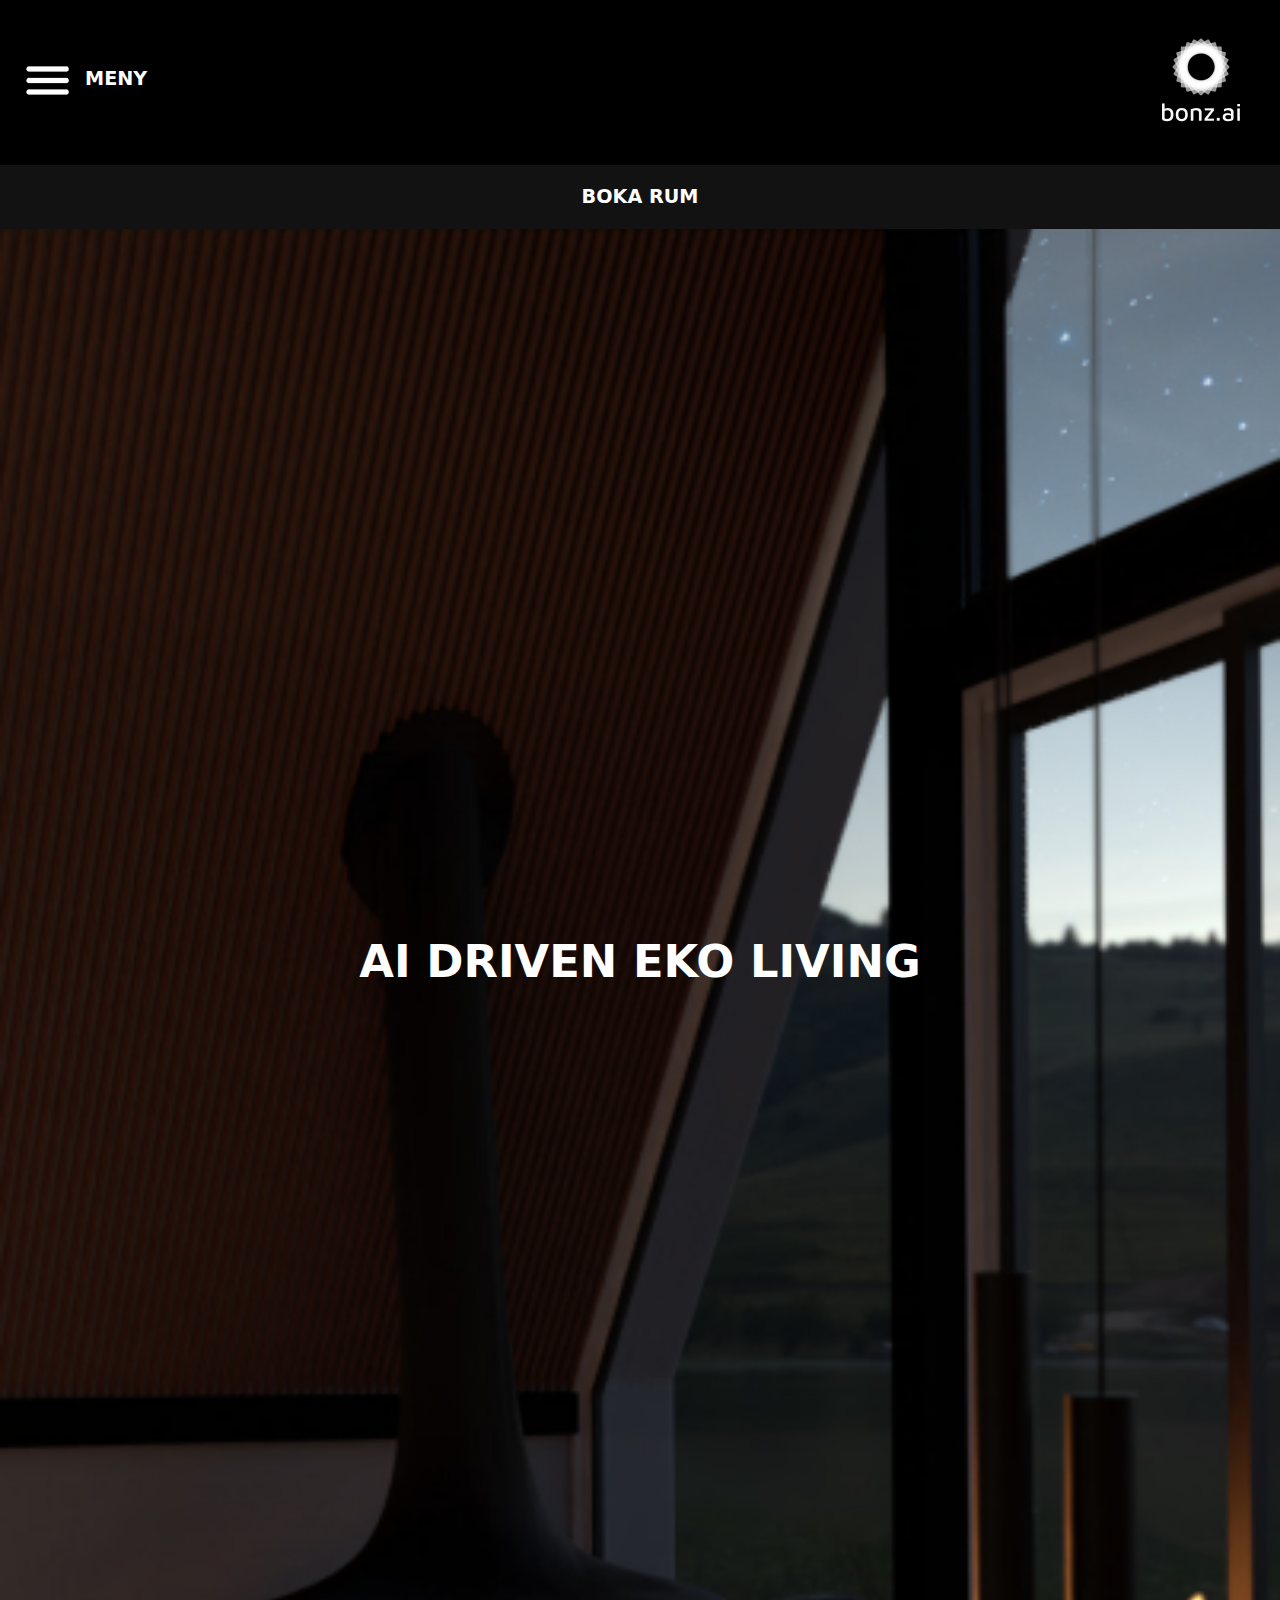
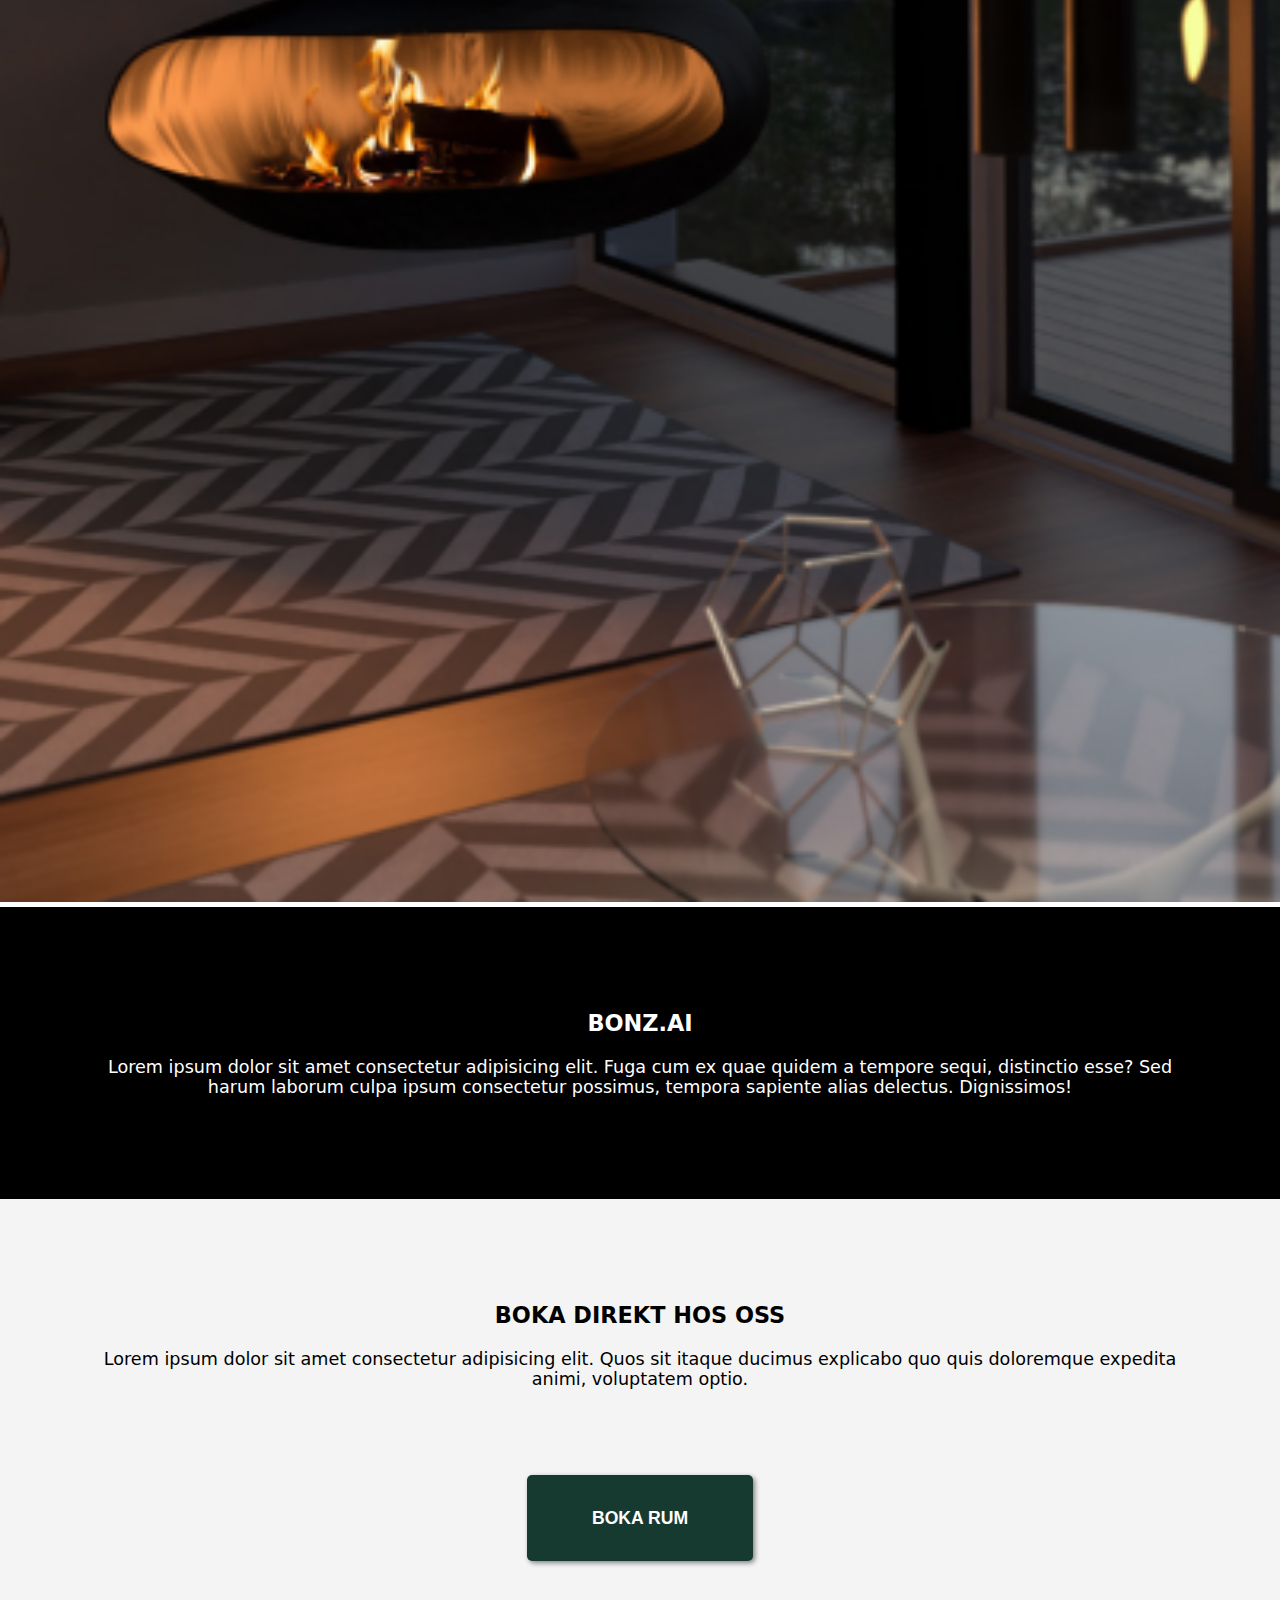
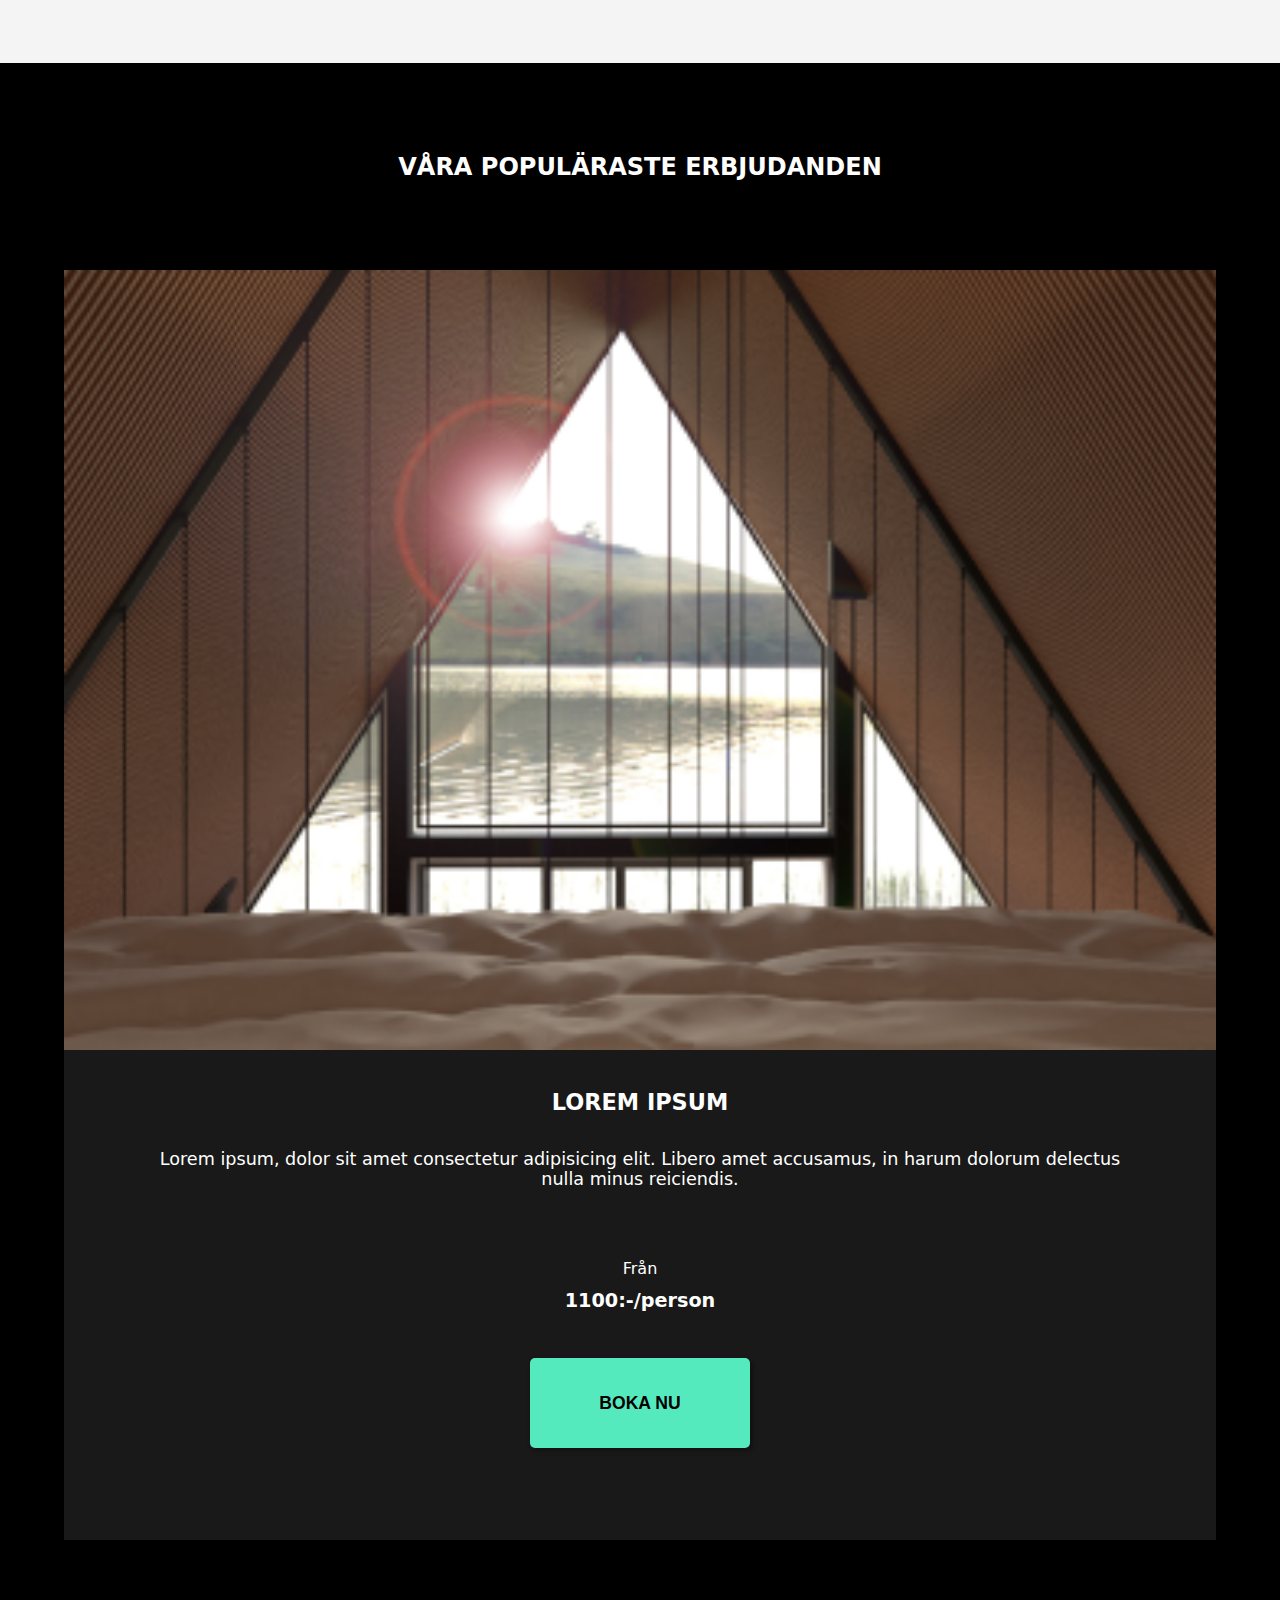
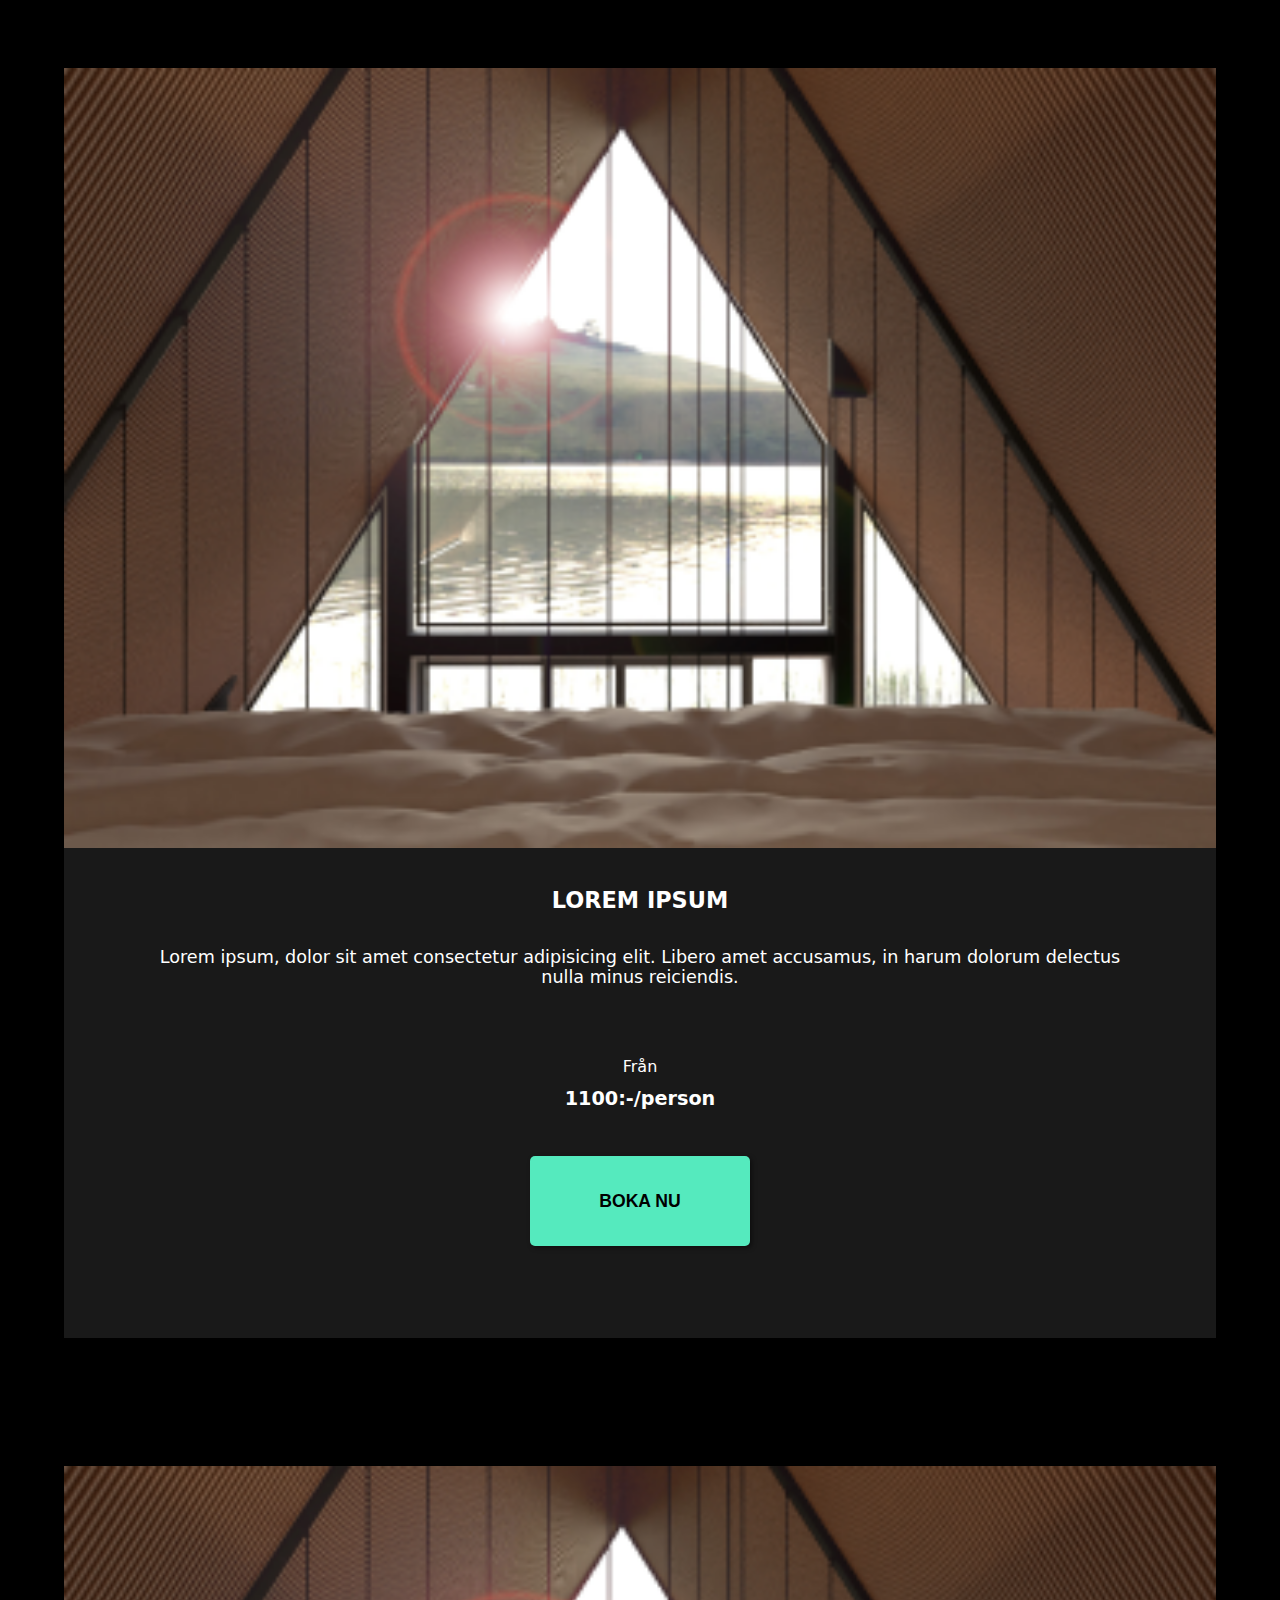
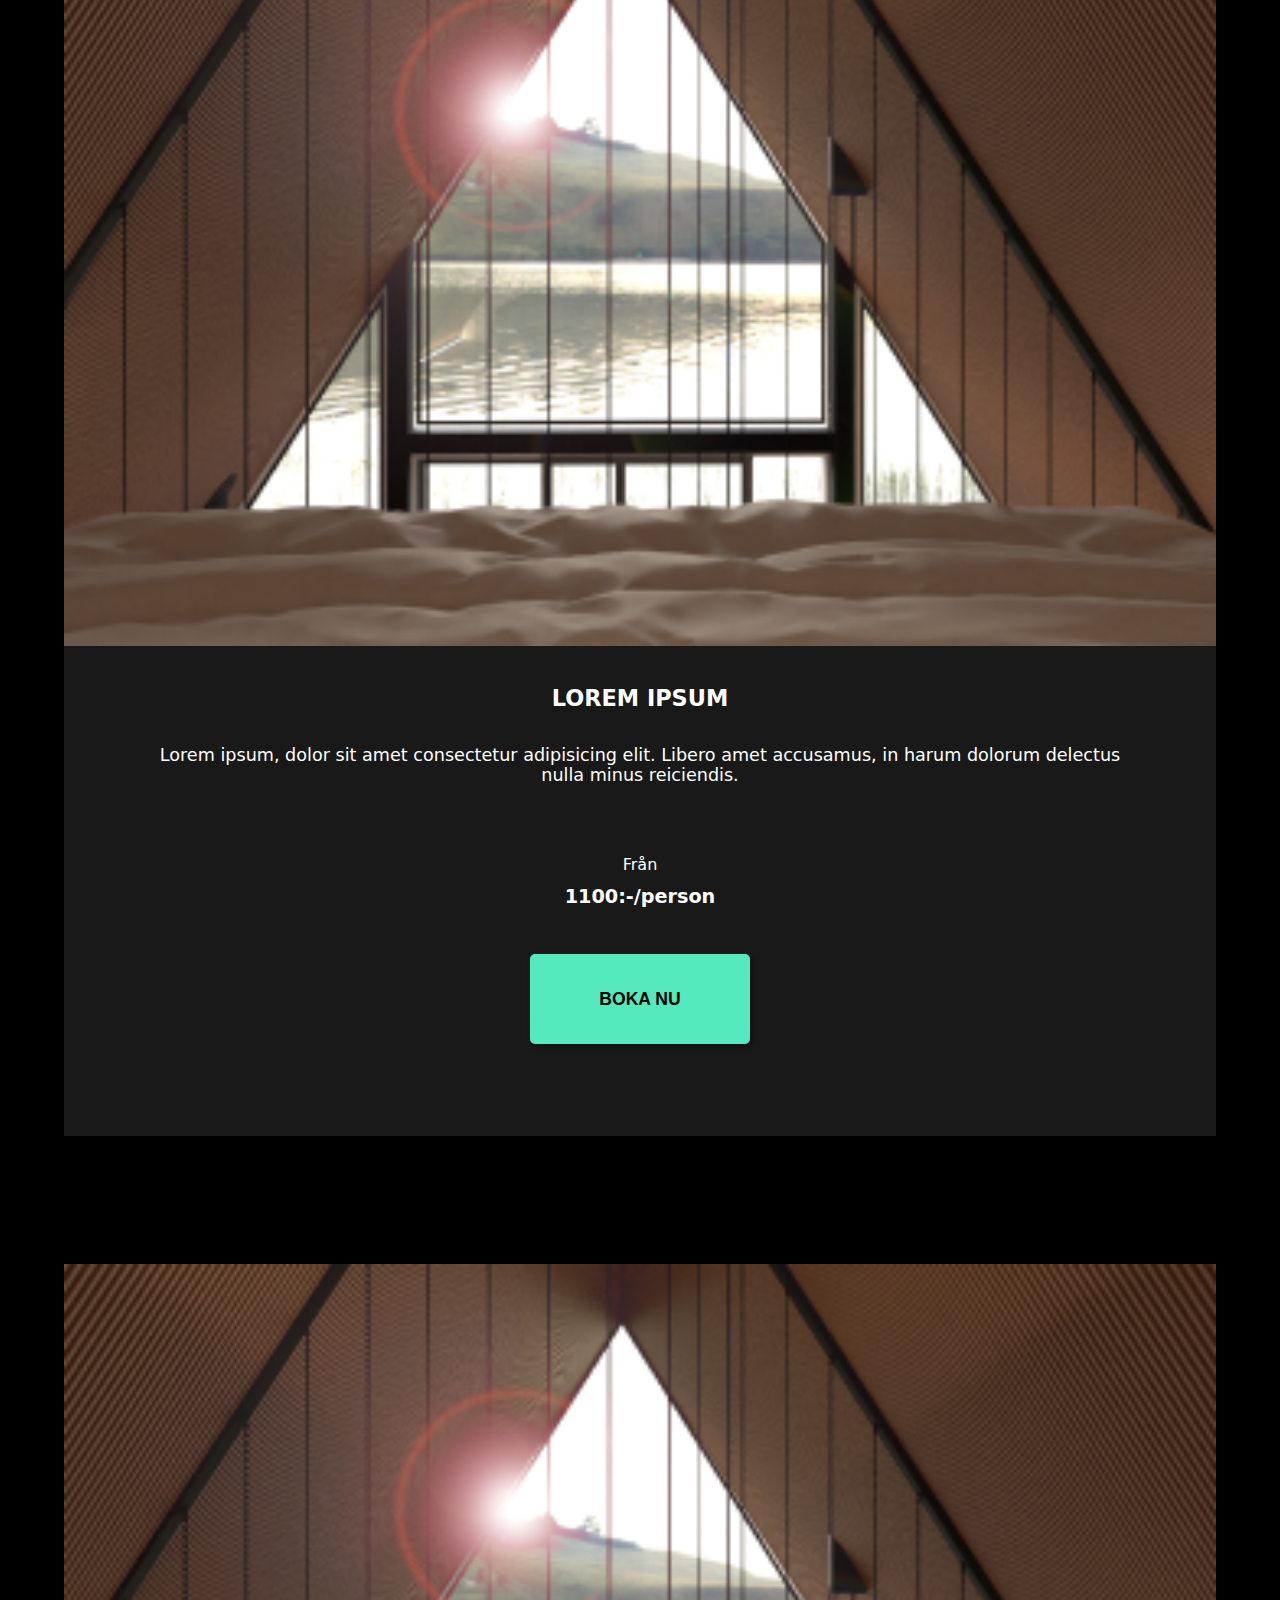
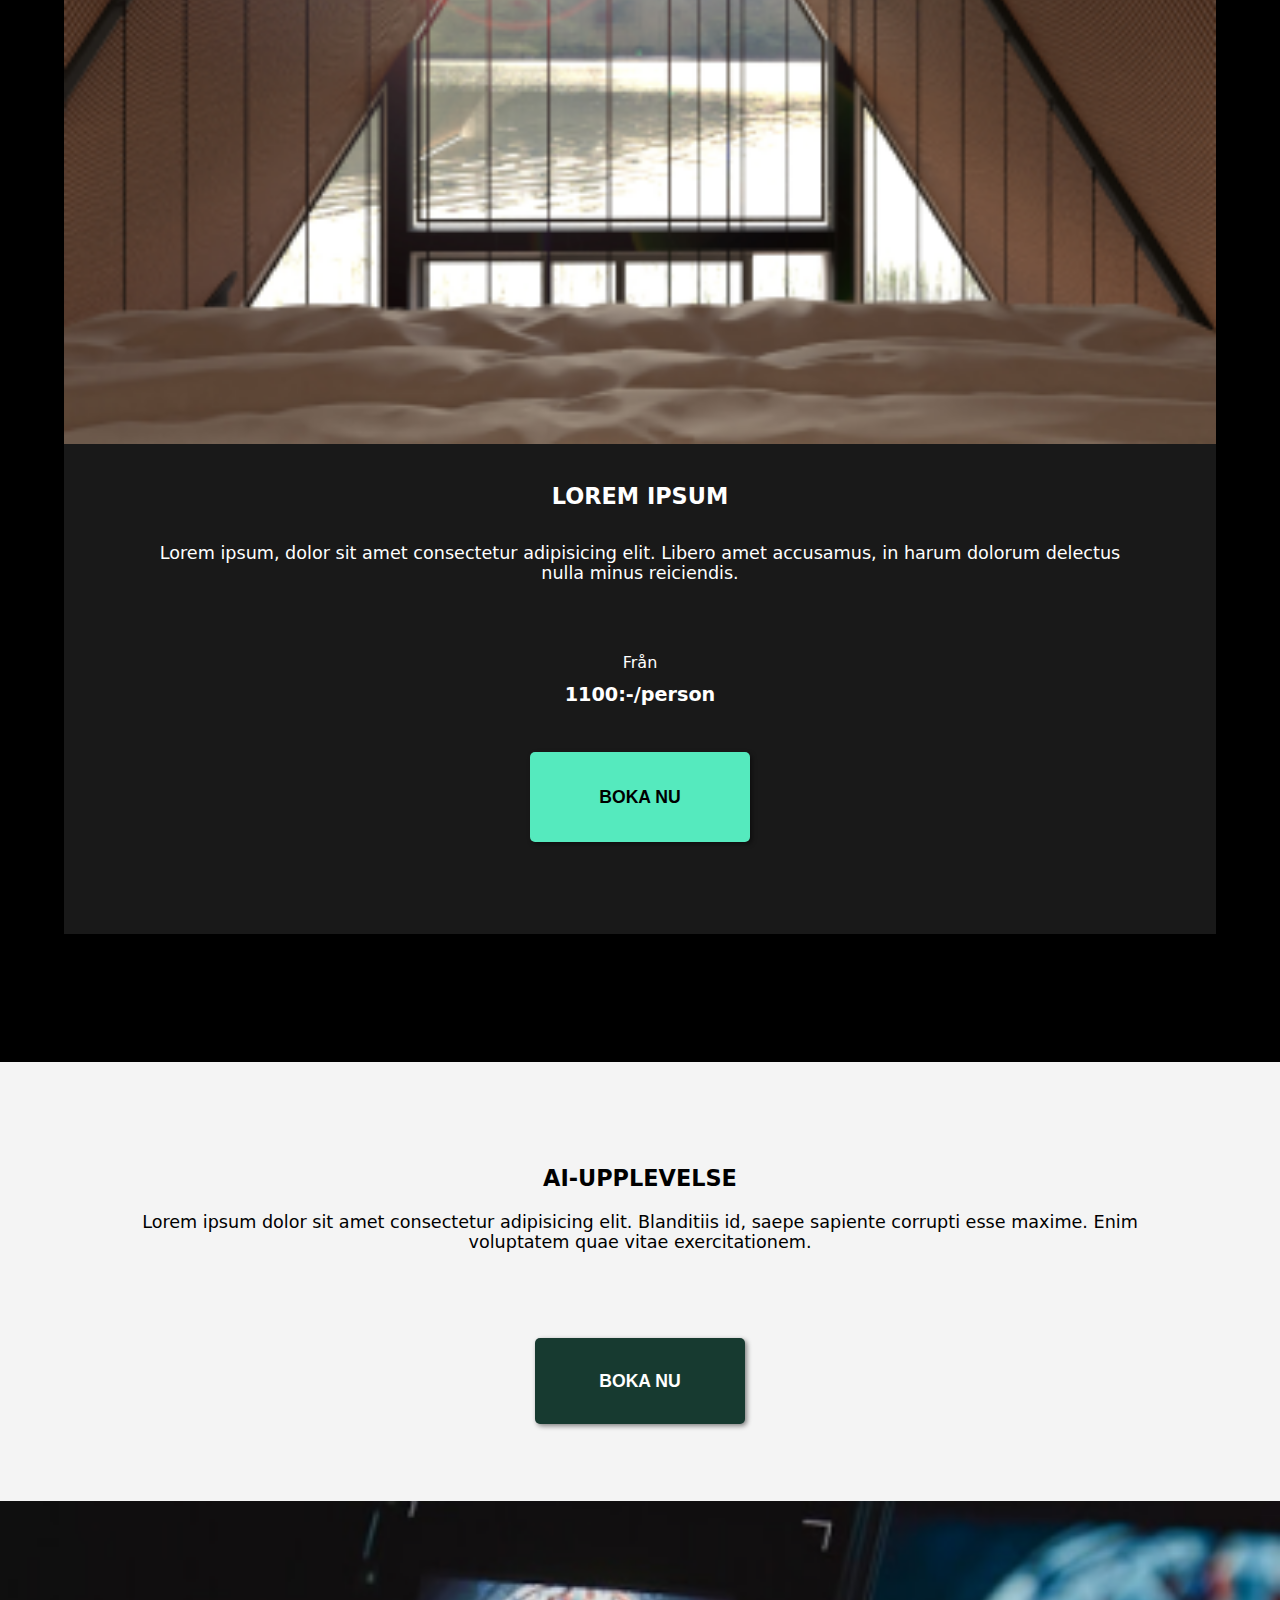
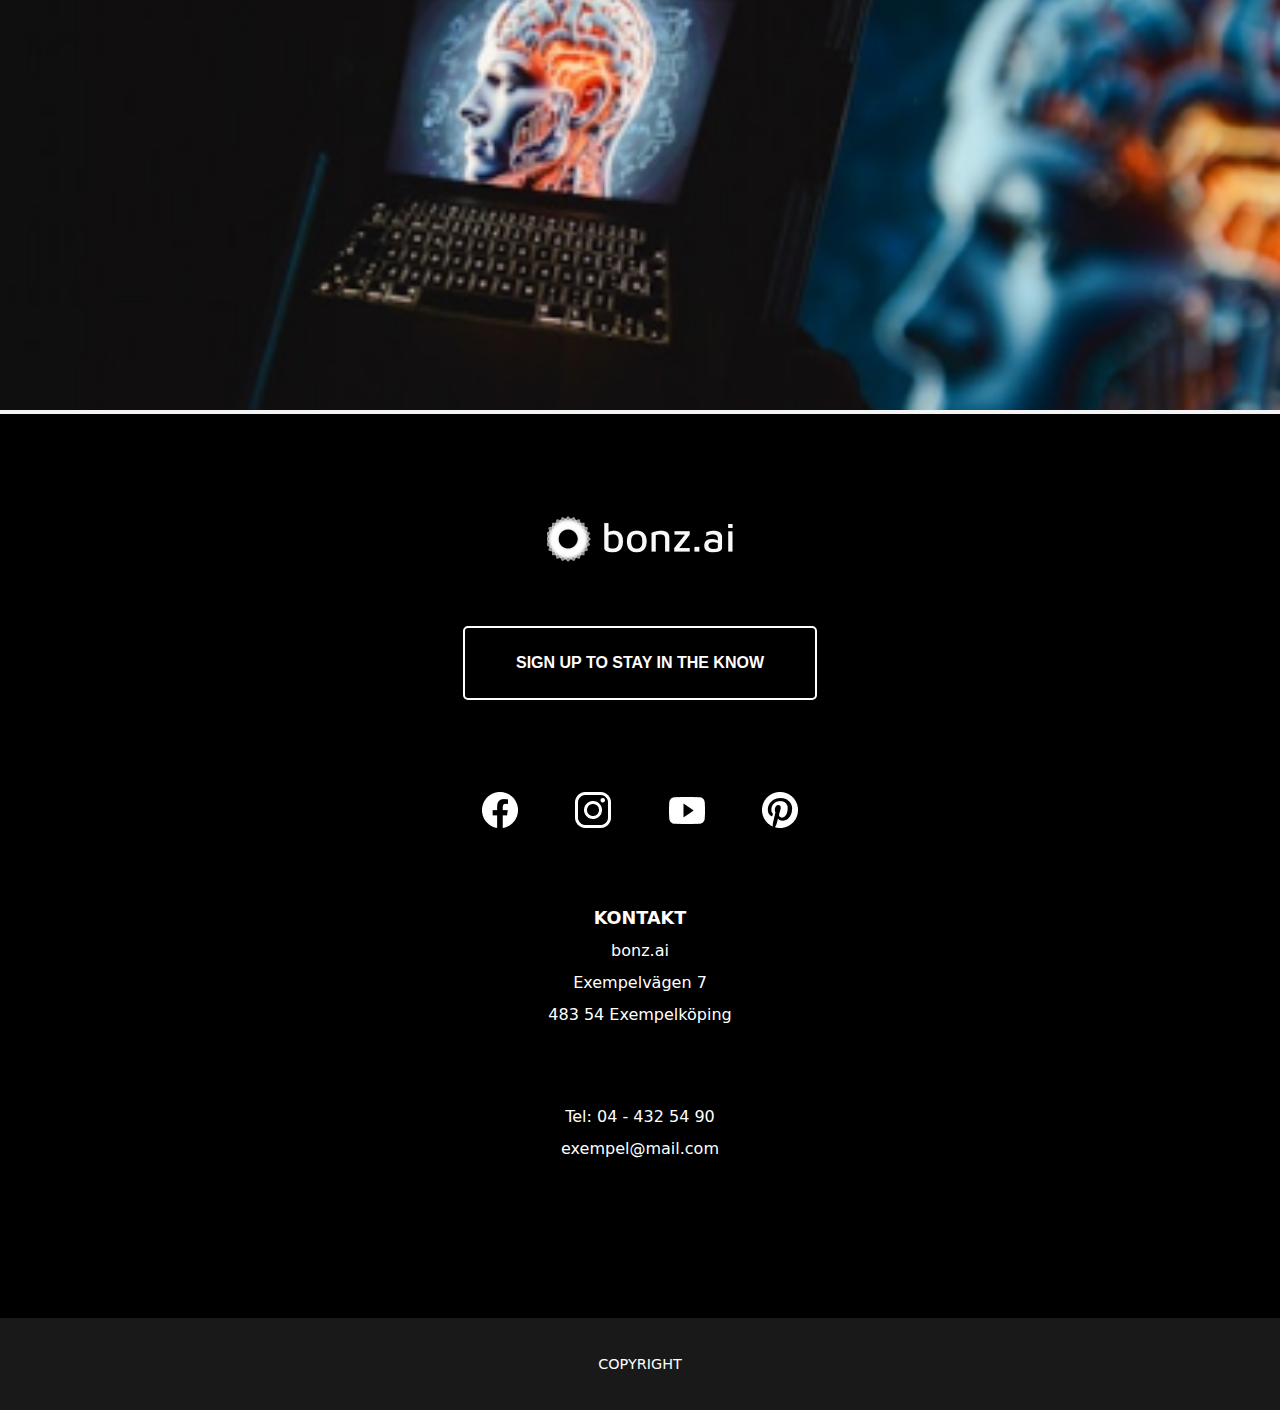
==== index.html @ d2d563a4 "footer" ====
<!DOCTYPE html>
<html lang="en">
  <head>
    <meta charset="UTF-8" />
    <meta name="viewport" content="width=device-width, initial-scale=1.0" />
    <title>bonz.ai</title>
    <link rel="stylesheet" href="style.css" />
  </head>
  <body>
    <header class="header">
      <section class="header__top-section">
        <div class="header__menu-wrapper">
          <div class="header__menu-icon-wrapper">
            <img
              class="header__menu-icon"
              src="images/menu.png"
              alt="Menu icon"
            />
          </div>
          <h2 class="header__menu-text">MENY</h2>
        </div>
        <div class="header__logo-wrapper">
          <img
            class="header__logo"
            src="images/bonz.ai-logo.png"
            alt="Logo, a circle with bonz.ai written under it"
          />
        </div>
      </section>
      <section class="header__bottom-section">
        <a class="header__booking-link"><h2>BOKA RUM</h2></a>
      </section>
    </header>
    <main>
      <section class="hero">
        <img
          class="hero__image"
          src="images/02-night.png"
          alt="Hotel room with a fireplace"
        />
        <h1 class="hero__title">AI DRIVEN EKO LIVING</h1>
      </section>
      <section class="description">
        <h2 class="description__heading">BONZ.AI</h2>
        <p class="description__text">
          Lorem ipsum dolor sit amet consectetur adipisicing elit. Fuga cum ex
          quae quidem a tempore sequi, distinctio esse? Sed harum laborum culpa
          ipsum consectetur possimus, tempora sapiente alias delectus.
          Dignissimos!
        </p>
      </section>
      <section class="book-through">
        <h2 class="book-through__heading">BOKA DIREKT HOS OSS</h2>
        <p class="book-through__text">
          Lorem ipsum dolor sit amet consectetur adipisicing elit. Quos sit
          itaque ducimus explicabo quo quis doloremque expedita animi,
          voluptatem optio.
        </p>
        <a href=""
          ><button
            class="button book-through__button book-through__button--dark-green"
          >
            BOKA RUM
          </button></a
        >
      </section>
      <section class="popular-offers">
        <h2 class="popular-offers__heading">VÅRA POPULÄRASTE ERBJUDANDEN</h2>
        <article class="offer">
          <img
            class="offer__image"
            src="images/03-day.png"
            alt="Hotel view from a bed with a triangle window"
          />
          <h3 class="offer__heading">LOREM IPSUM</h3>
          <p class="offer__text">
            Lorem ipsum, dolor sit amet consectetur adipisicing elit. Libero
            amet accusamus, in harum dolorum delectus nulla minus reiciendis.
          </p>
          <p class="offer__from">Från</p>
          <p class="offer__price">1100:-/person</p>
          <a href=""><button class="button offer__button">BOKA NU</button></a>
        </article>
        <article class="offer">
          <img
            class="offer__image"
            src="images/03-day.png"
            alt="Hotel view from a bed with a triangle window"
          />
          <h3 class="offer__heading">LOREM IPSUM</h3>
          <p class="offer__text">
            Lorem ipsum, dolor sit amet consectetur adipisicing elit. Libero
            amet accusamus, in harum dolorum delectus nulla minus reiciendis.
          </p>
          <p class="offer__from">Från</p>
          <p class="offer__price">1100:-/person</p>
          <a href=""><button class="button offer__button">BOKA NU</button></a>
        </article>
        <article class="offer">
          <img
            class="offer__image"
            src="images/03-day.png"
            alt="Hotel view from a bed with a triangle window"
          />
          <h3 class="offer__heading">LOREM IPSUM</h3>
          <p class="offer__text">
            Lorem ipsum, dolor sit amet consectetur adipisicing elit. Libero
            amet accusamus, in harum dolorum delectus nulla minus reiciendis.
          </p>
          <p class="offer__from">Från</p>
          <p class="offer__price">1100:-/person</p>
          <a href=""><button class="button offer__button">BOKA NU</button></a>
        </article>
        <article class="offer">
          <img
            class="offer__image"
            src="images/03-day.png"
            alt="Hotel view from a bed with a triangle window"
          />
          <h3 class="offer__heading">LOREM IPSUM</h3>
          <p class="offer__text">
            Lorem ipsum, dolor sit amet consectetur adipisicing elit. Libero
            amet accusamus, in harum dolorum delectus nulla minus reiciendis.
          </p>
          <p class="offer__from">Från</p>
          <p class="offer__price">1100:-/person</p>
          <a href=""><button class="button offer__button">BOKA NU</button></a>
        </article>
      </section>
      <section class="ai-experience">
        <div class="ai-experience__top-wrapper">
          <h2 class="ai-experience__heading">AI-UPPLEVELSE</h2>
          <p class="ai-experience__text">
            Lorem ipsum dolor sit amet consectetur adipisicing elit. Blanditiis
            id, saepe sapiente corrupti esse maxime. Enim voluptatem quae vitae
            exercitationem.
          </p>
          <a href=""
            ><button
              class="button ai-experience__button ai-experience__button--dark-green"
            >
              BOKA NU
            </button></a
          >
        </div>
        <img
          class="ai-experience__image"
          src="images/ai-event.png"
          alt="Ai event, a scan of a human head."
        />
      </section>
    </main>
    <footer class="footer">
      <img class="footer__logo" src="images/footer-logo.png" alt="" />
      <button class="button footer__button footer__button--black">
        SIGN UP TO STAY IN THE KNOW
      </button>
      <div class="footer__icons-wrapper">
        <img class="footer__icon" src="images/facebook.png" alt="" />
        <img class="footer__icon" src="images/instagram.png" alt="" />
        <img class="footer__icon" src="images/youtube.png" alt="" />
        <img class="footer__icon" src="images/pintrest.png" alt="" />
      </div>
      <h3 class="footer__heading">KONTAKT</h3>
      <p class="footer__text">bonz.ai</p>
      <p class="footer__text">Exempelvägen 7</p>
      <p class="footer__text last-adress-line">483 54 Exempelköping</p>
      <p class="footer__text">Tel: 04 - 432 54 90</p>
      <p class="footer__text">exempel@mail.com</p>
      <p class="footer__copyright">COPYRIGHT</p>
    </footer>
  </body>
</html>
---- style.css ----
* {
  box-sizing: border-box;
  padding: 0;
  margin: 0;
}

body {
  width: 100%;
  height: 100vh;
  font-family: system-ui, -apple-system, BlinkMacSystemFont, "Segoe UI", Roboto,
    Oxygen, Ubuntu, Cantarell, "Open Sans", "Helvetica Neue", sans-serif;
}

.header {
  width: 100%;
  display: flex;
  flex-direction: column;
  background-color: black;
  color: white;
}

.header__top-section {
  display: flex;
  justify-content: space-between;
}

.header__menu-wrapper {
  display: flex;
  align-items: center;
}

.header__menu-icon-wrapper {
  margin: 0 15% 0 25%;
}

.header__menu-text {
  font-size: 1.2rem;
  font-weight: 600;
  margin-bottom: 7%;
}

.header__logo-wrapper {
  margin: 3%;
}

.header__bottom-section {
  background-color: #121212;
  text-align: center;
  padding: 1.6%;
  font-size: 0.8rem;
}

.hero {
  width: 100%;
  position: relative;
  text-align: center;
  color: white;
  font-size: 1.4rem;
}

.hero__image {
  width: 100%;
}

.hero__title {
  position: absolute;
  top: 31%;
  left: 50%;
  transform: translate(-50%);
  width: 100%;
  padding-left: 10%;
  padding-right: 10%;
}

.description {
  width: 100%;
  background: black;
  color: white;
  text-align: center;
  padding: 8%;
}

.description__heading,
.book-through__heading,
.offer__heading,
.ai-experience__heading {
  font-size: 1.4rem;
  margin-bottom: 2%;
  font-weight: 700;
}

.description__text,
.book-through__text,
.ai-experience__text {
  font-size: 1.1rem;
}

.book-through {
  width: 100%;
  background-color: #f4f4f4;
  text-align: center;
  padding: 8%;
}

.button {
  background-color: #55eabe;
  border: none;
  font-size: 1.1rem;
  font-weight: 700;
  padding: 3% 6%;
  border-radius: 5px;
  box-shadow: 2px 2px 5px rgba(0, 0, 0, 0.479);
}

.book-through__button,
.ai-experience__button {
  margin-top: 8%;
}

.book-through__button--dark-green,
.ai-experience__button--dark-green {
  color: white;
  background-color: #173a30;
}

.popular-offers {
  width: 100%;
  background-color: black;
  display: flex;
  flex-direction: column;
  align-items: center;
  color: white;
  text-align: center;
}

.popular-offers__heading {
  margin: 7% 0;
}

.offer {
  width: 90%;
  background-color: #191919;
  margin-bottom: 10%;
}

.offer__image {
  width: 100%;
  margin-bottom: 3%;
}

.offer__text {
  font-size: 1.1rem;
  margin: 3% 8%;
}

.offer__from {
  font-size: 1rem;
  margin: 6% 8% 1% 8%;
}

.offer__price {
  font-size: 1.2rem;
  font-weight: 700;
  margin: 0 8%;
}

.offer__button {
  margin: 4% 8% 8% 8%;
}

.ai-experience {
  width: 100%;
  background-color: #f4f4f4;
  text-align: center;
}
.ai-experience__top-wrapper {
  padding: 8% 8% 6% 8%;
}

.ai-experience__image {
  width: 100%;
}

.footer {
  width: 100%;
  background-color: black;
  display: flex;
  flex-direction: column;
  align-items: center;
  color: white;
}

.footer__button--black {
  border-width: 2px;
  border-style: solid;
  background-color: black;
  color: white;
  padding: 2% 4%;
  font-size: 1rem;
}
.footer__logo {
  margin: 8% 8% 3% 8%;
}

.footer__button {
  margin: 2% 8% 3% 8%;
}

.footer__icons-wrapper {
  margin: 2% 8% 2% 8%;
  width: 45%;
  display: flex;
  justify-content: center;
  align-items: center;
}

.footer__icon {
  height: 100%;
  margin: 5%;
}

.footer__heading {
  font-size: 1.1rem;
  font-weight: 700;
  margin: 2% 8% 0.5% 8%;
}

.footer__text {
  font-size: 1rem;
  margin: 0.5% 8% 0.5% 8%;
}

.last-adress-line {
  margin-bottom: 6%;
}

.footer__copyright {
  background-color: #191919;
  width: 100%;
  text-align: center;
  font-size: 0.9rem;
  padding: 3% 8% 3% 8%;
  font-weight: 500;
  margin-top: 12%;
}
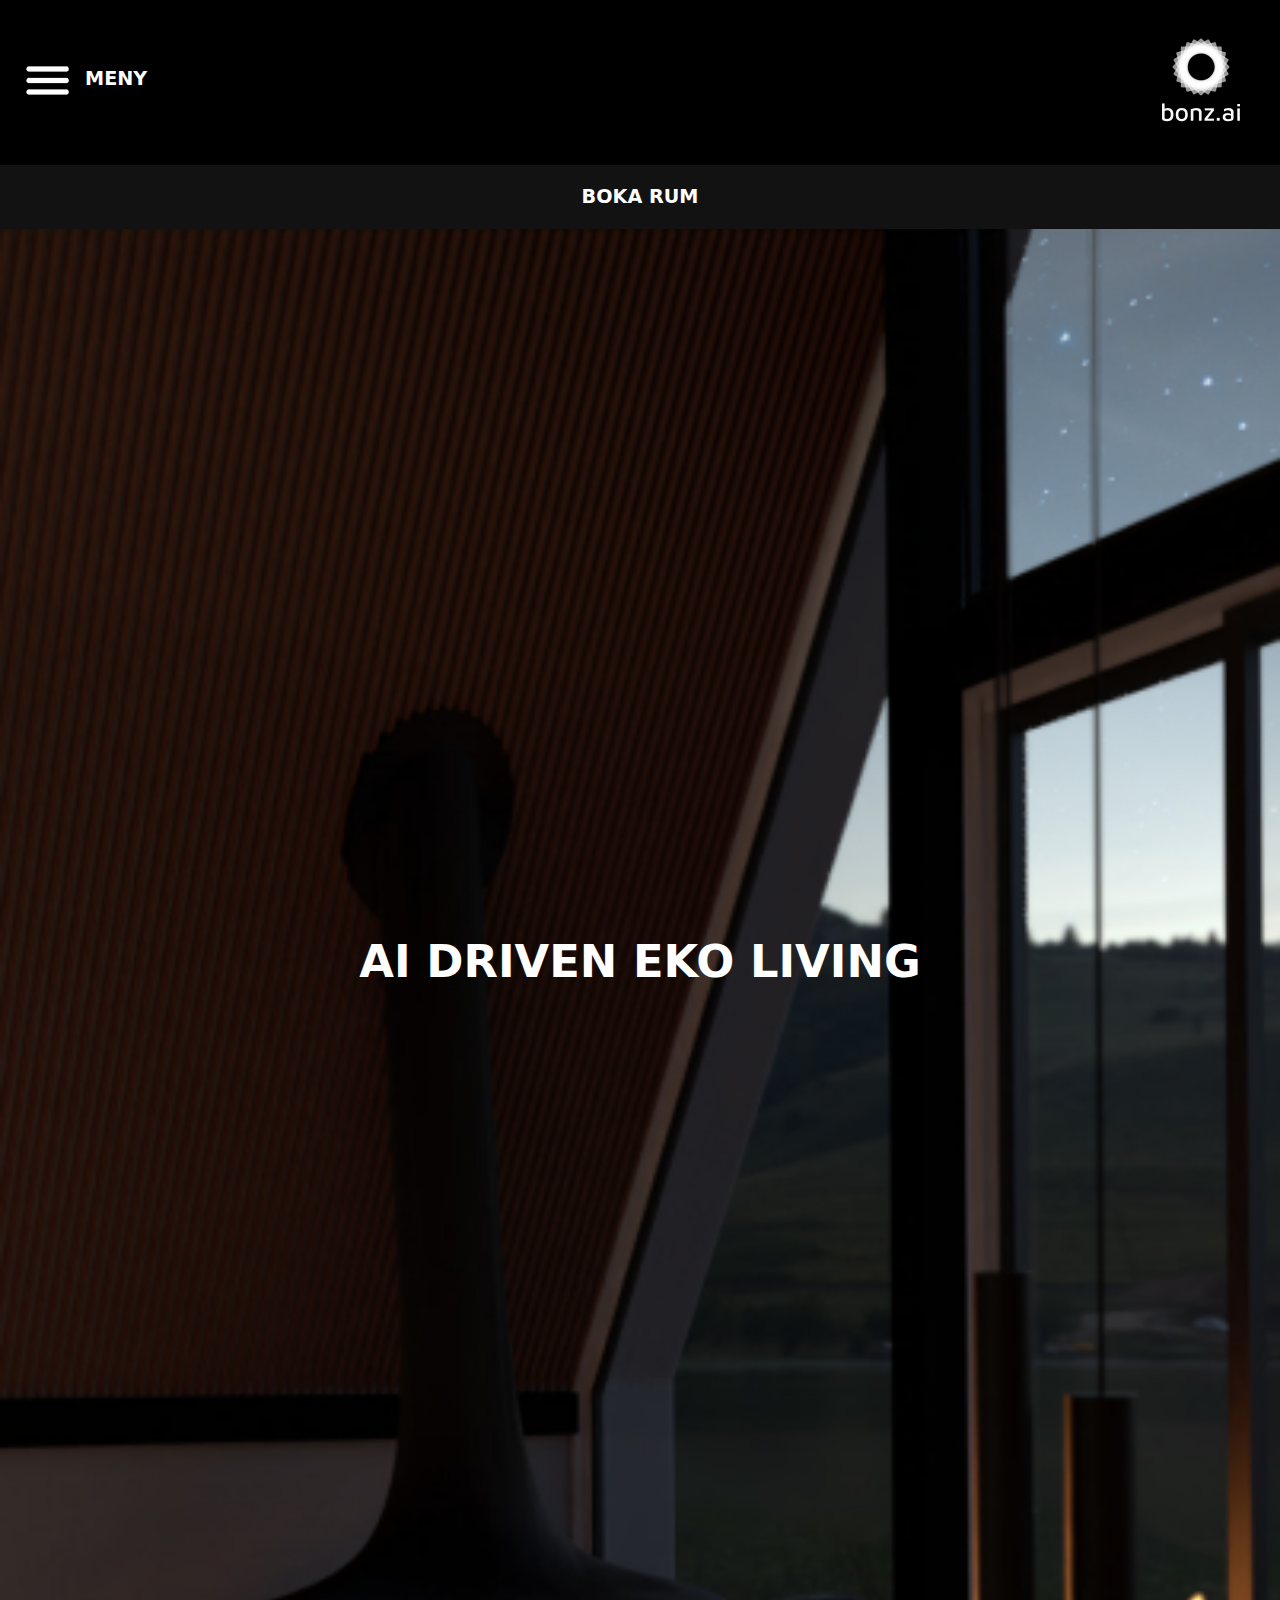
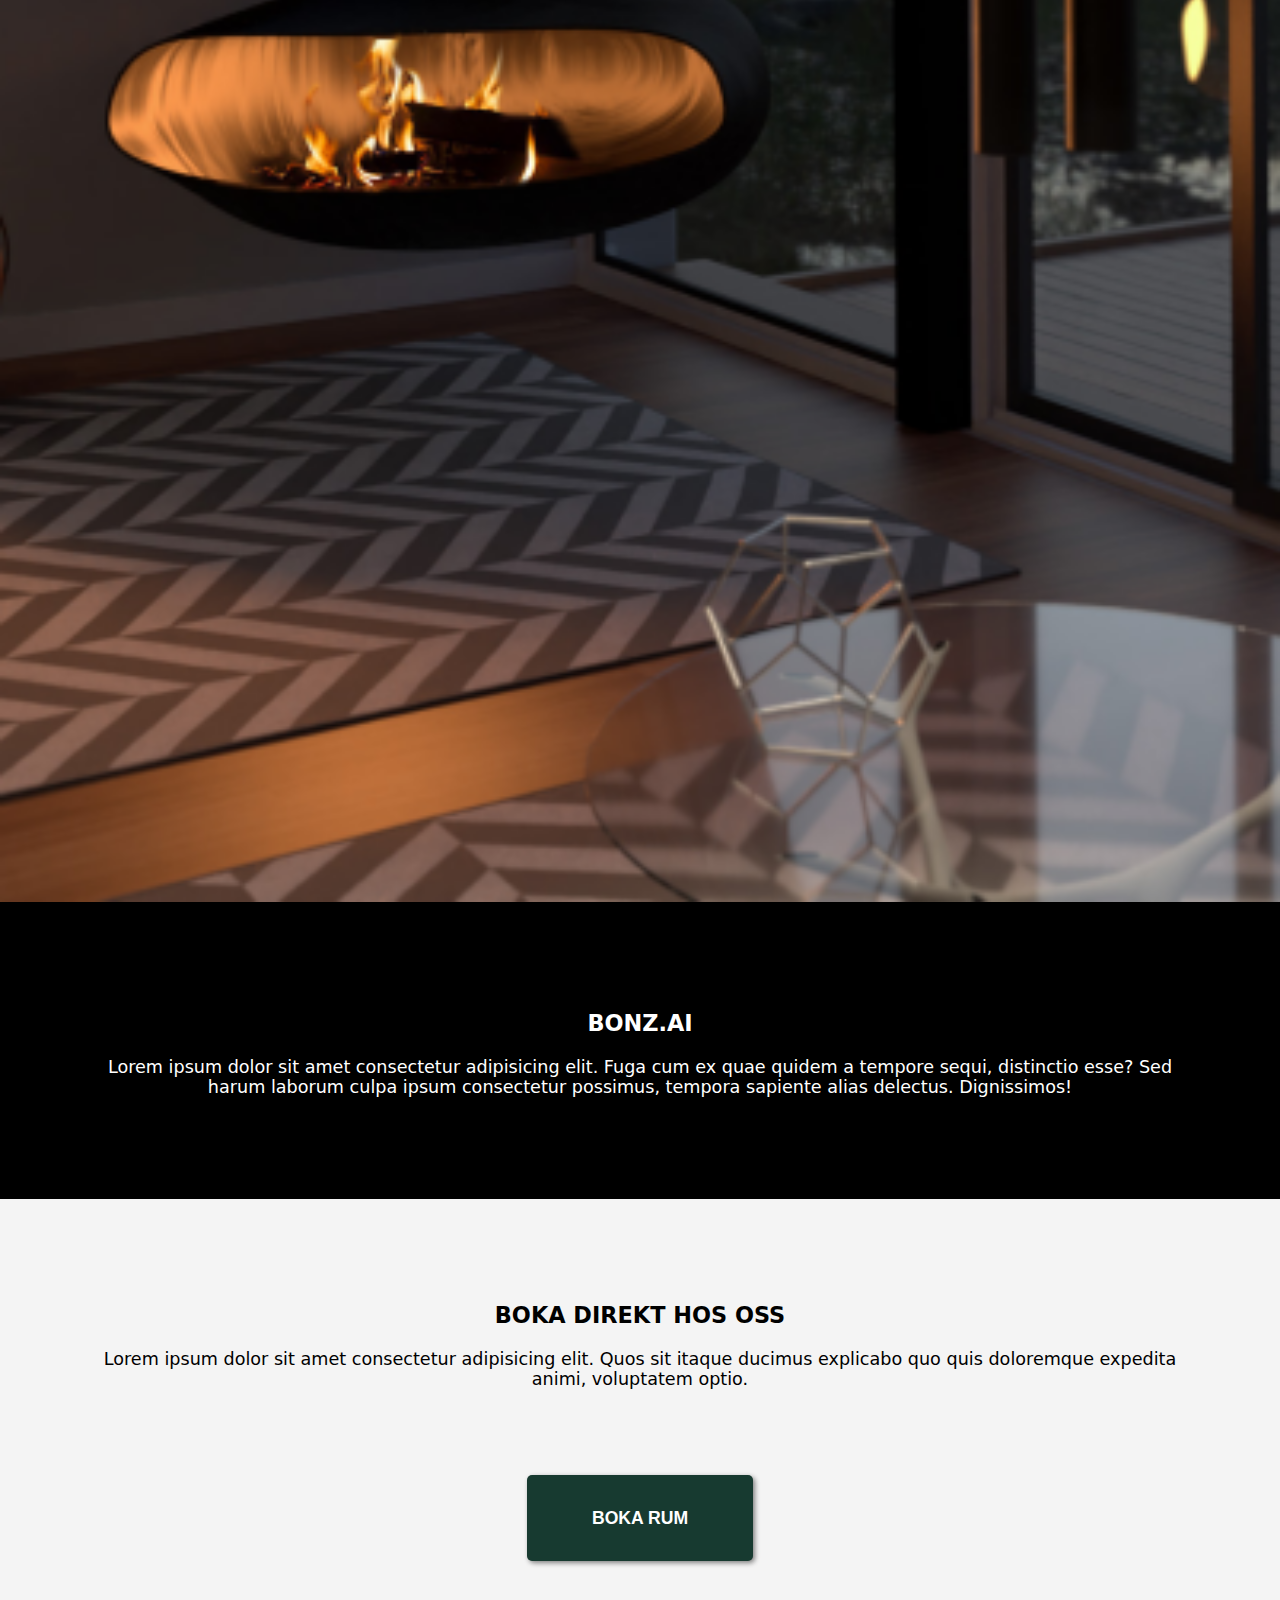
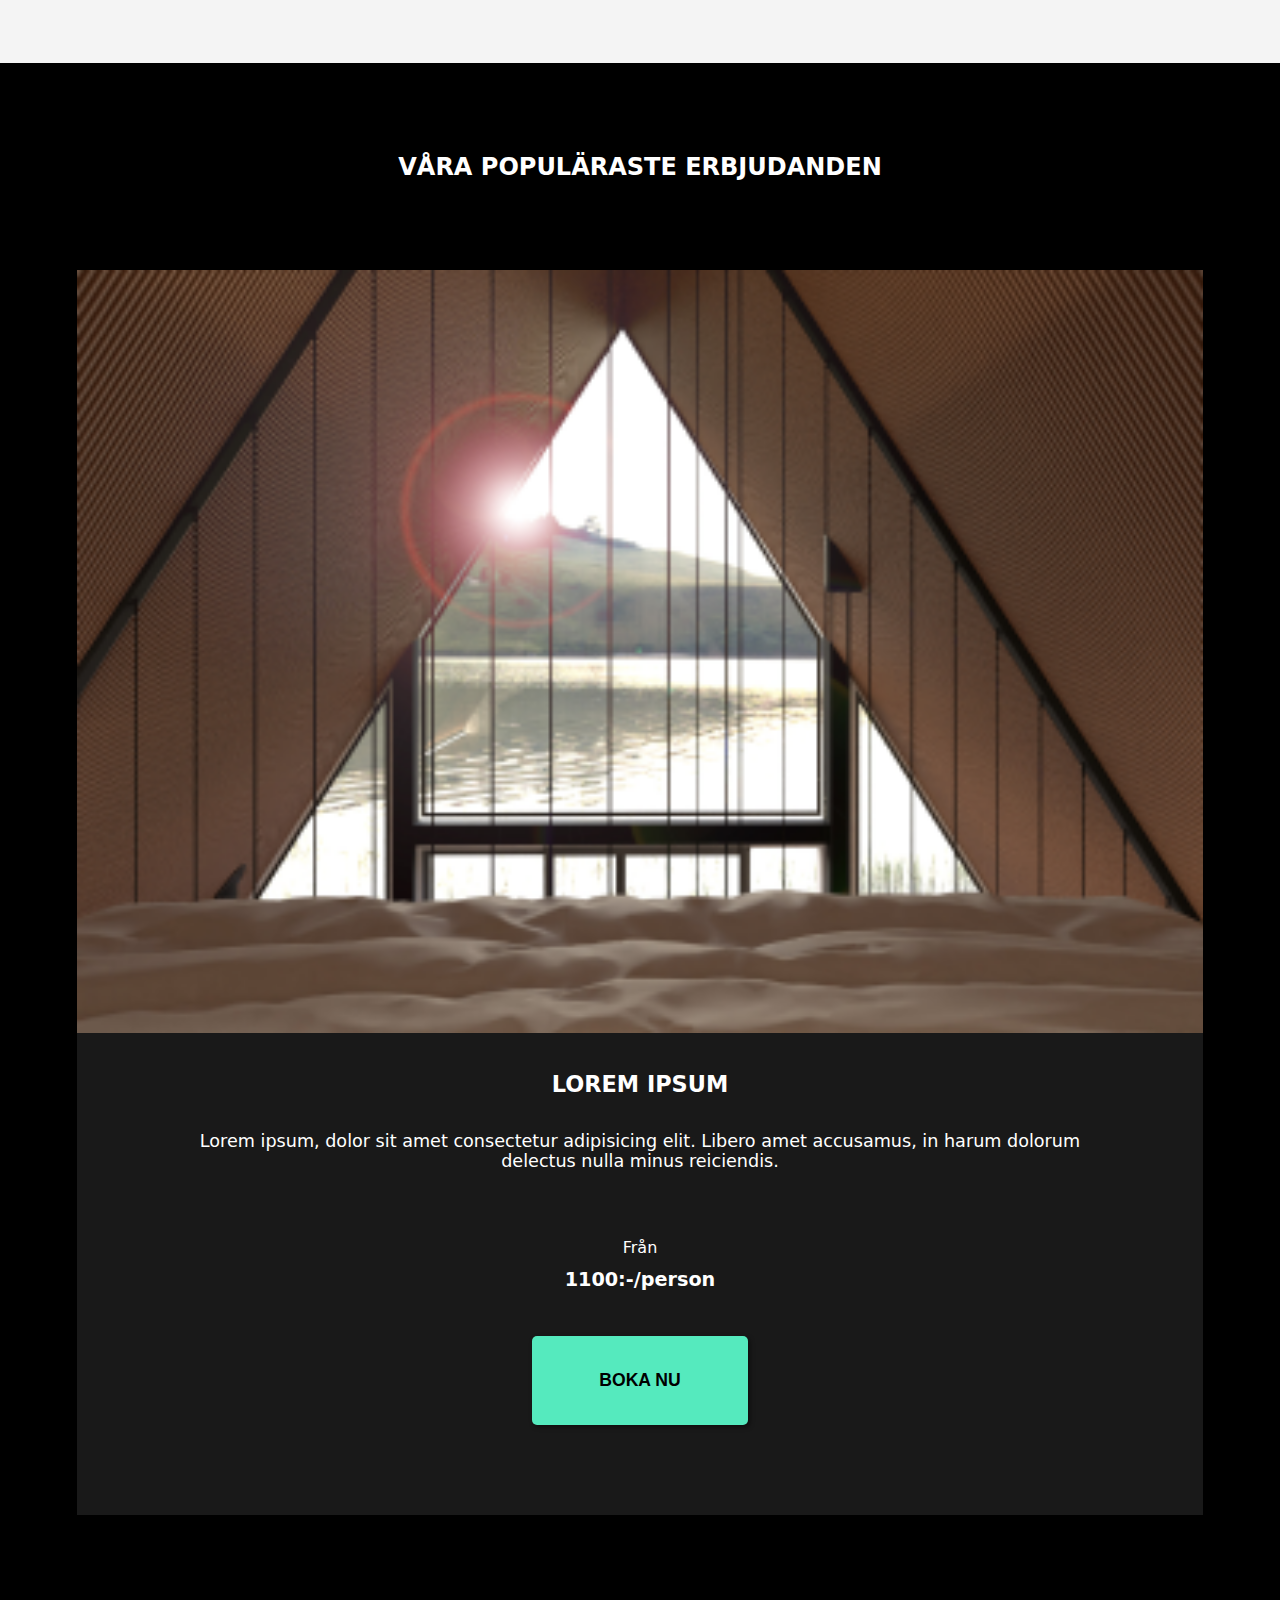
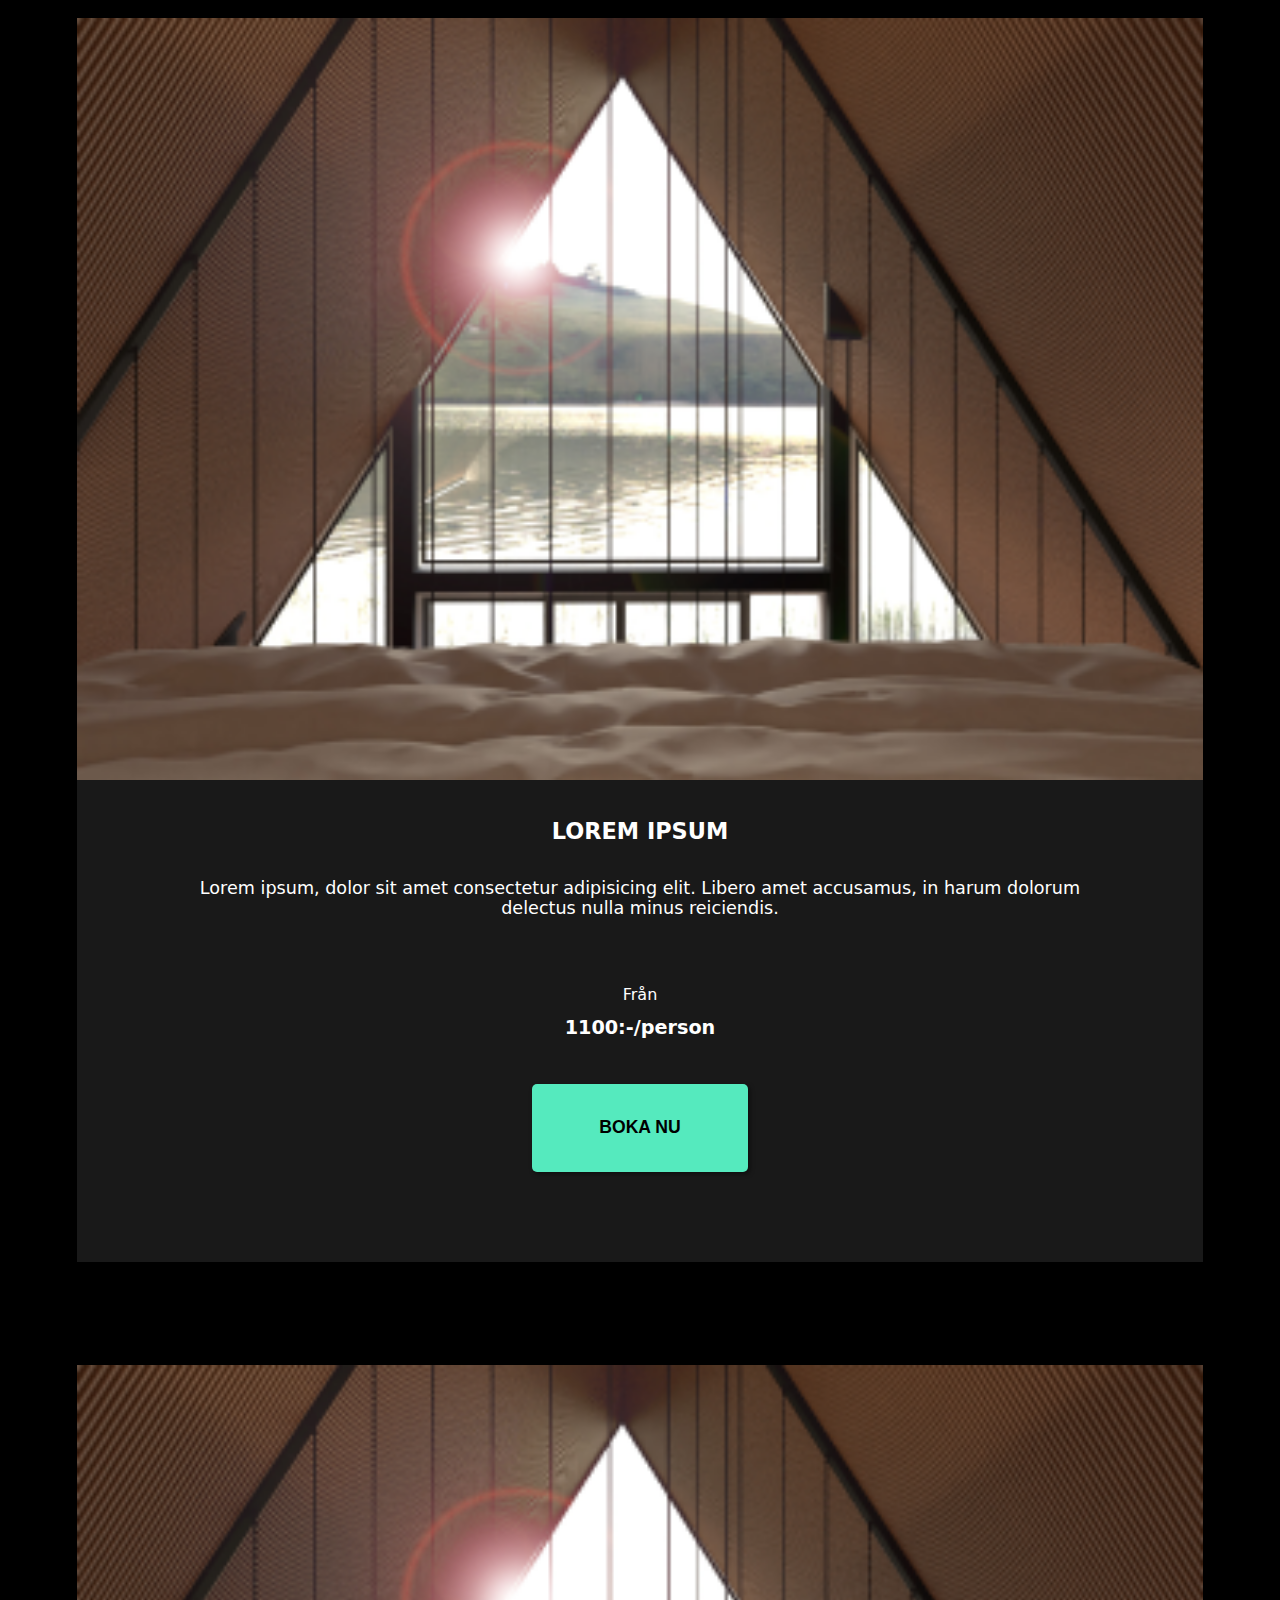
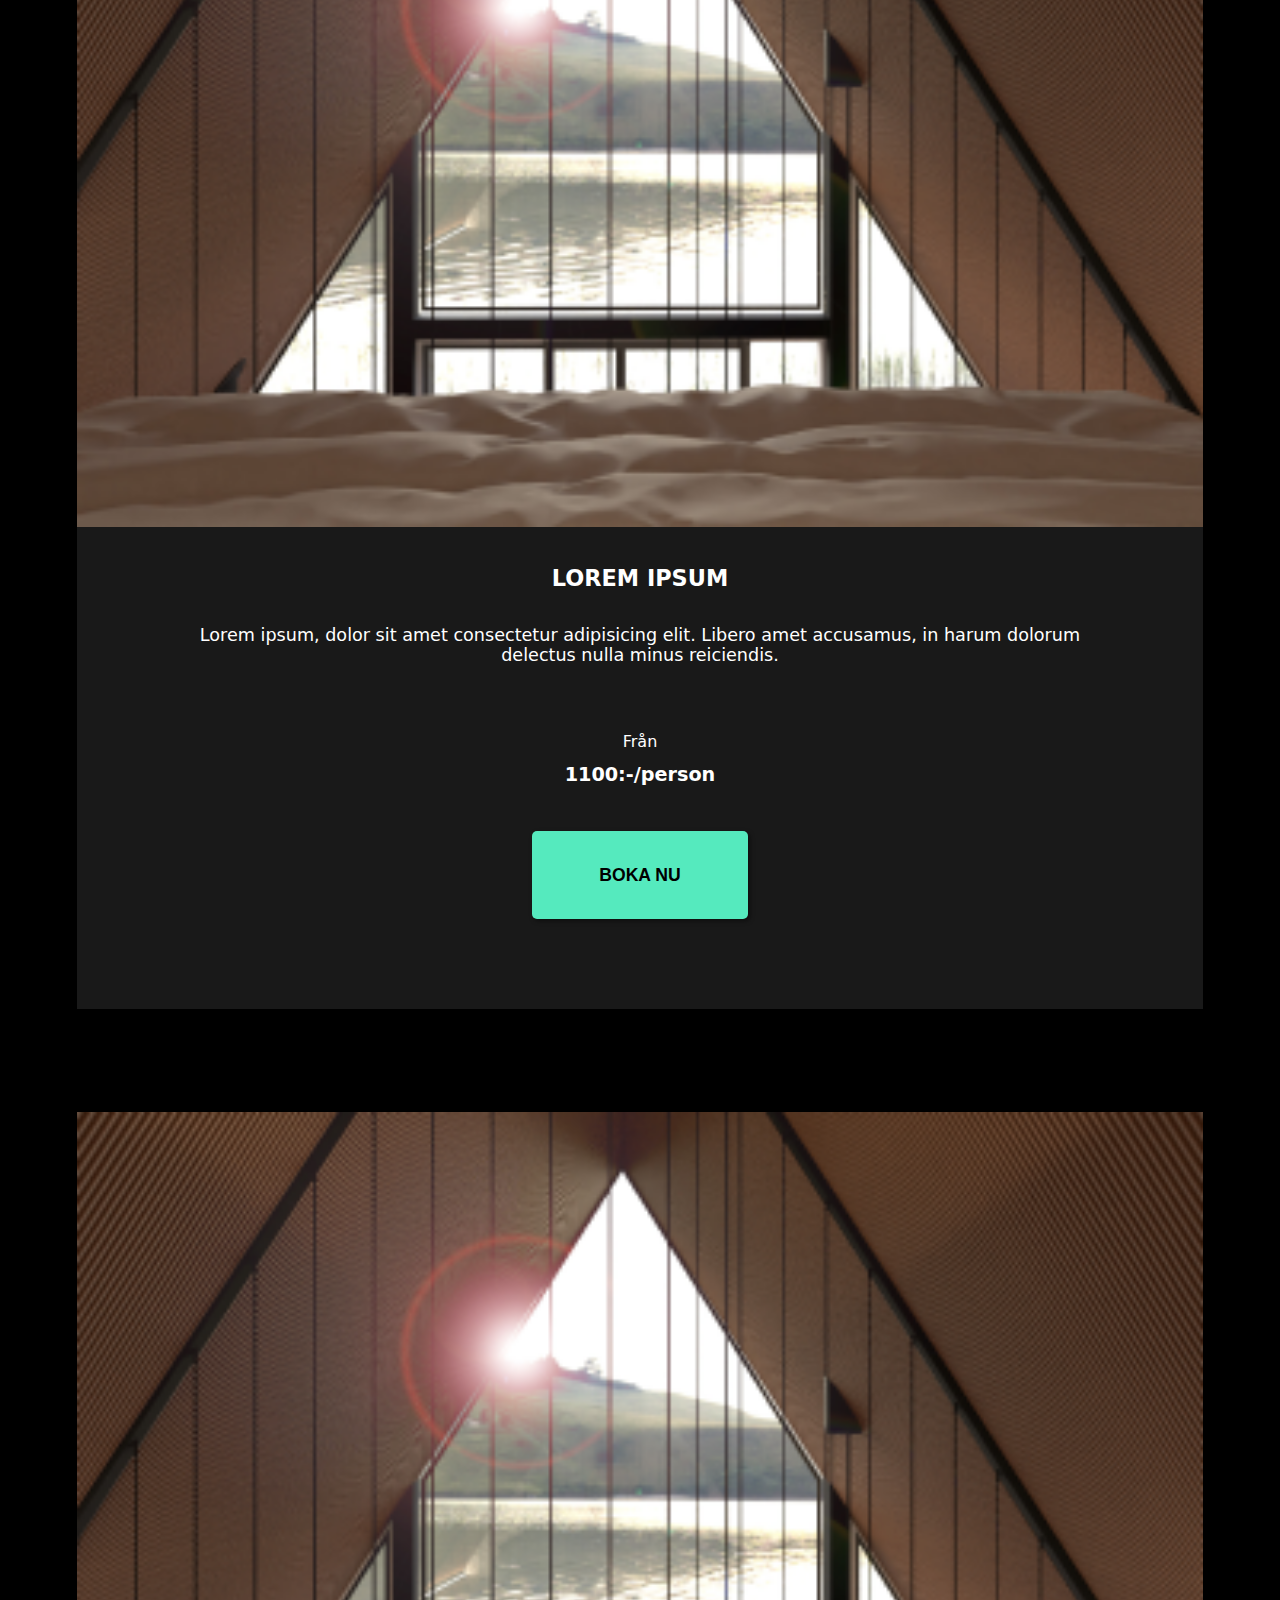
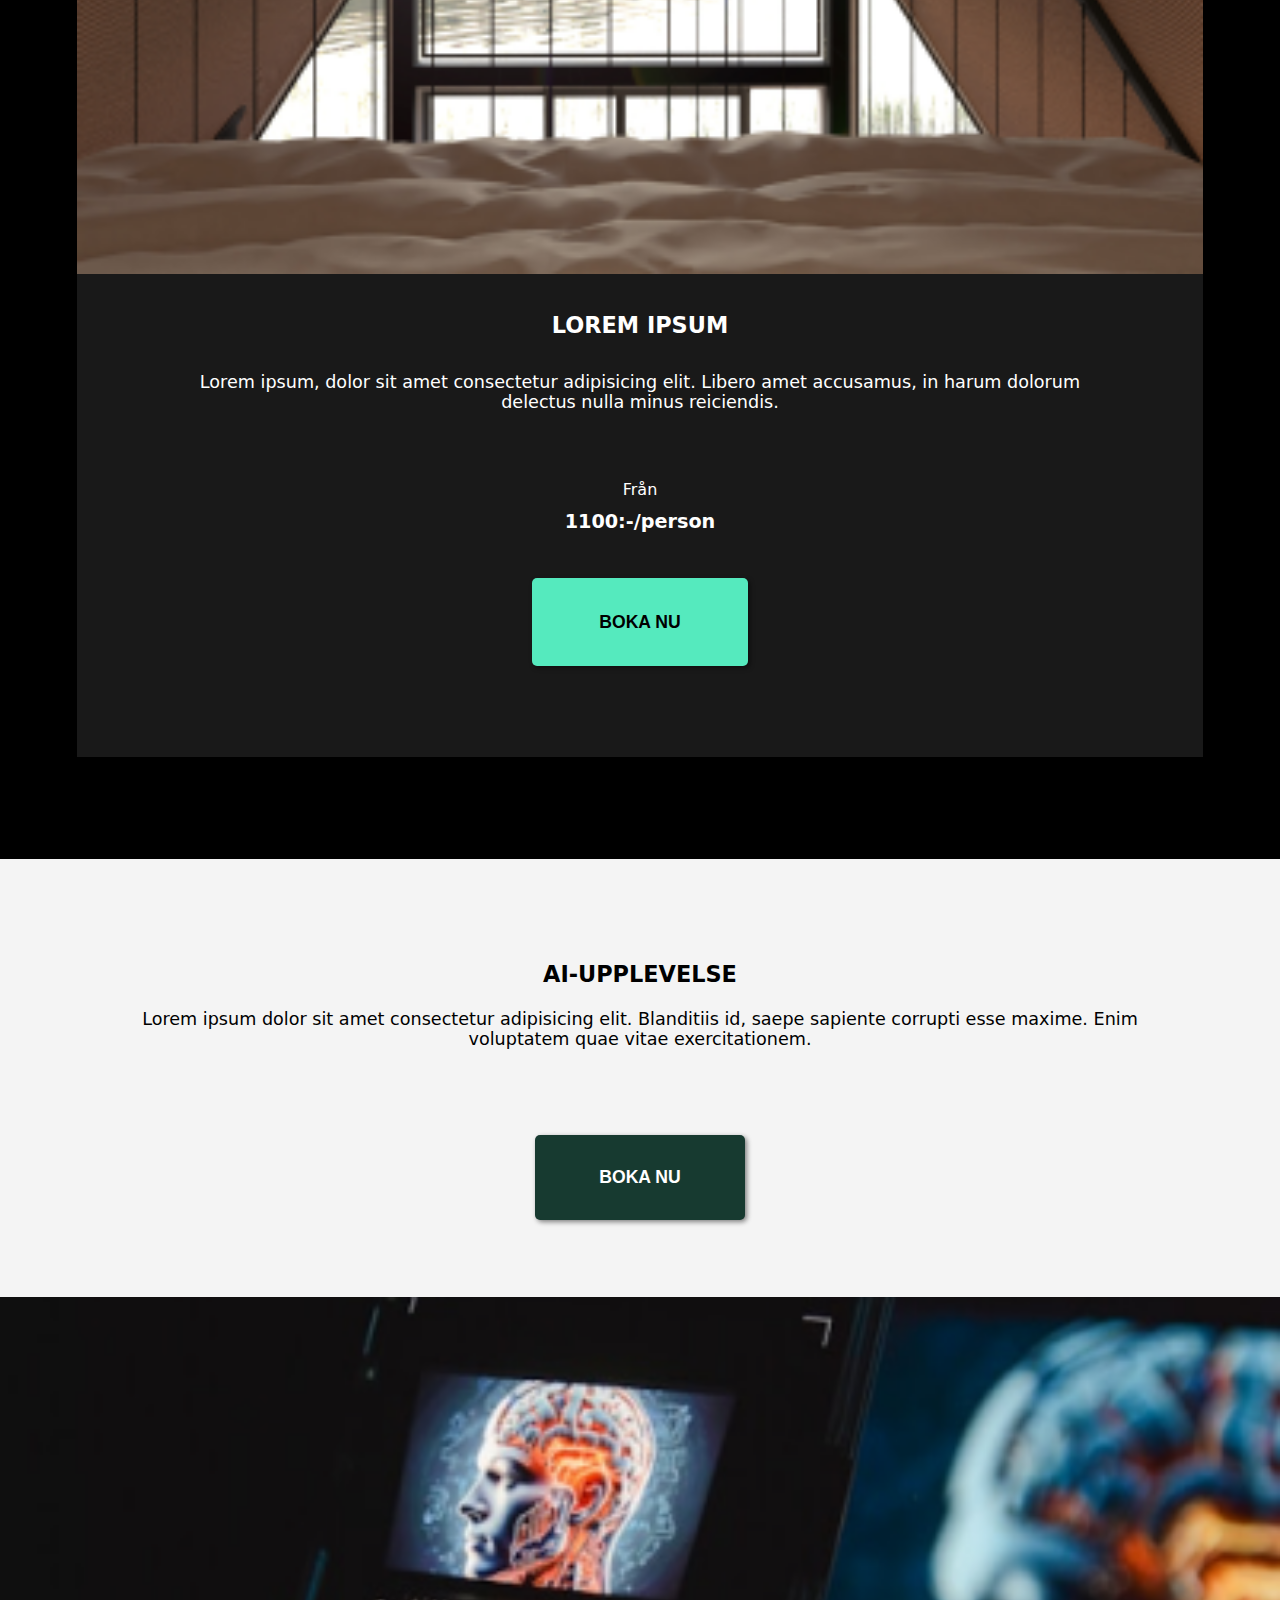
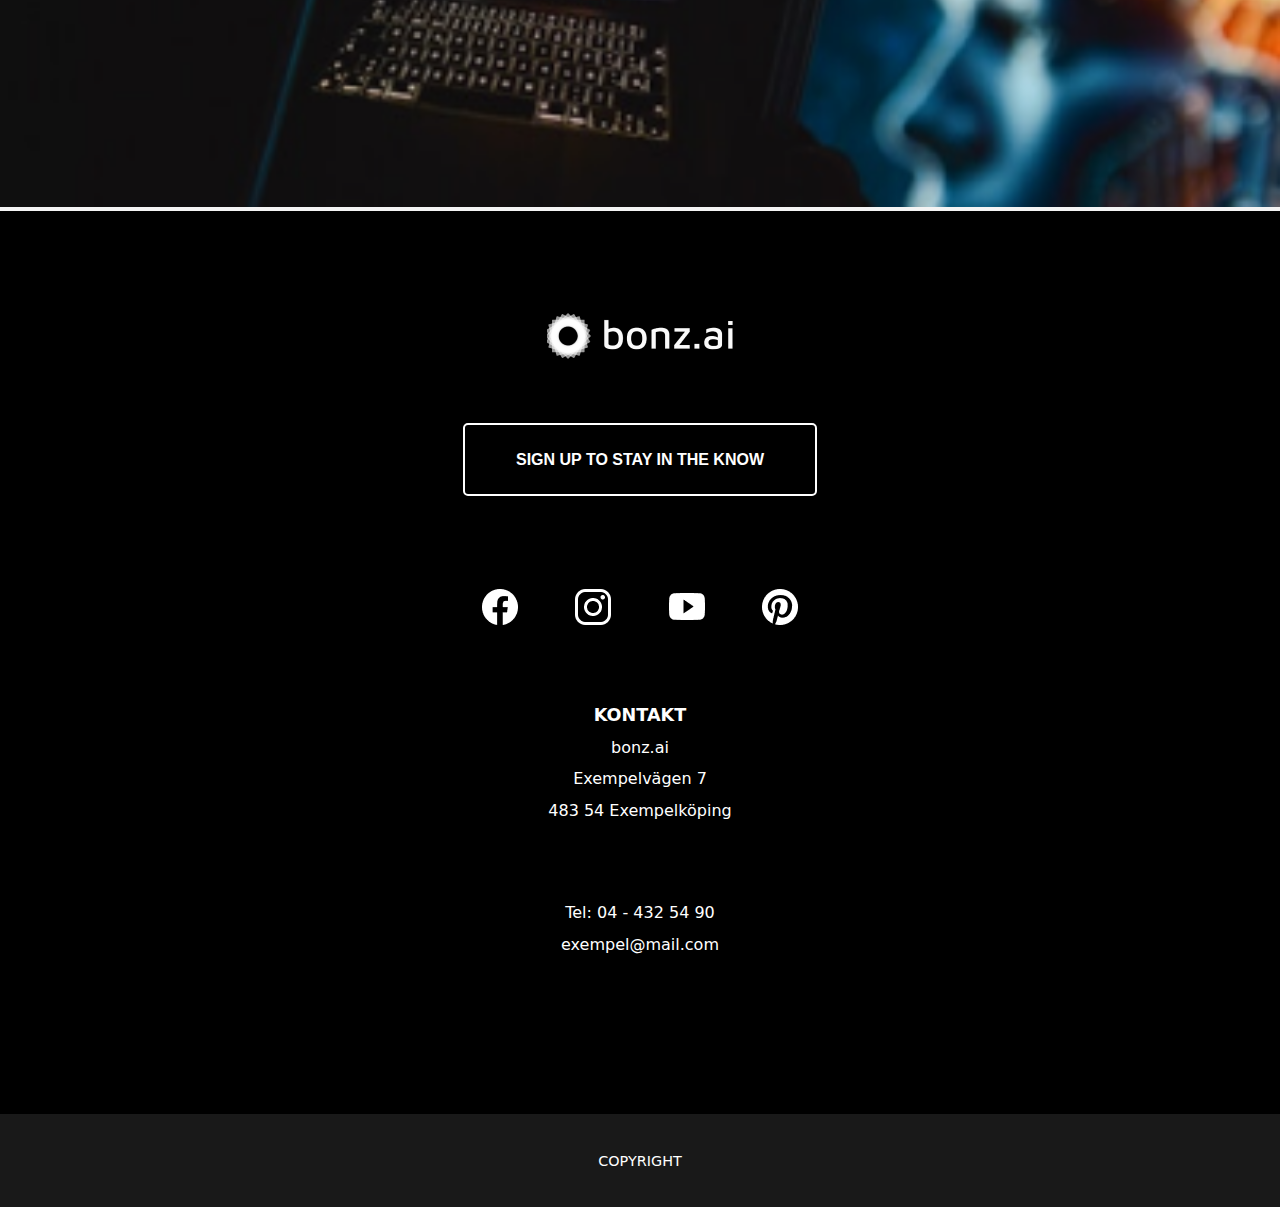
==== commit 5f885193: "Booking page - results" ====
--- a/index.html
+++ b/index.html
@@ -6,6 +6,7 @@
     <title>bonz.ai</title>
     <link rel="stylesheet" href="style.css" />
   </head>
+  
   <body>
     <header class="header">
       <section class="header__top-section">
@@ -35,7 +36,7 @@
       <section class="hero">
         <img
           class="hero__image"
-          src="images/02-night.png"
+          src="images/hero.png"
           alt="Hotel room with a fireplace"
         />
         <h1 class="hero__title">AI DRIVEN EKO LIVING</h1>
@@ -69,7 +70,7 @@
         <article class="offer">
           <img
             class="offer__image"
-            src="images/03-day.png"
+            src="images/room1.png"
             alt="Hotel view from a bed with a triangle window"
           />
           <h3 class="offer__heading">LOREM IPSUM</h3>
@@ -84,7 +85,7 @@
         <article class="offer">
           <img
             class="offer__image"
-            src="images/03-day.png"
+            src="images/room1.png"
             alt="Hotel view from a bed with a triangle window"
           />
           <h3 class="offer__heading">LOREM IPSUM</h3>
@@ -99,7 +100,7 @@
         <article class="offer">
           <img
             class="offer__image"
-            src="images/03-day.png"
+            src="images/room1.png"
             alt="Hotel view from a bed with a triangle window"
           />
           <h3 class="offer__heading">LOREM IPSUM</h3>
@@ -114,7 +115,7 @@
         <article class="offer">
           <img
             class="offer__image"
-            src="images/03-day.png"
+            src="images/room1.png"
             alt="Hotel view from a bed with a triangle window"
           />
           <h3 class="offer__heading">LOREM IPSUM</h3>
@@ -159,7 +160,7 @@
         <img class="footer__icon" src="images/facebook.png" alt="" />
         <img class="footer__icon" src="images/instagram.png" alt="" />
         <img class="footer__icon" src="images/youtube.png" alt="" />
-        <img class="footer__icon" src="images/pintrest.png" alt="" />
+        <img class="footer__icon" src="images/pinterest.png" alt="" />
       </div>
       <h3 class="footer__heading">KONTAKT</h3>
       <p class="footer__text">bonz.ai</p>
--- a/style.css
+++ b/style.css
@@ -9,6 +9,7 @@
   height: 100vh;
   font-family: system-ui, -apple-system, BlinkMacSystemFont, "Segoe UI", Roboto,
     Oxygen, Ubuntu, Cantarell, "Open Sans", "Helvetica Neue", sans-serif;
+    background-color: black;
 }
 
 .header {
@@ -72,7 +73,8 @@
   padding-right: 10%;
 }
 
-.description {
+.description,
+.hotel-experience  {
   width: 100%;
   background: black;
   color: white;
@@ -83,7 +85,10 @@
 .description__heading,
 .book-through__heading,
 .offer__heading,
-.ai-experience__heading {
+.ai-experience__heading,
+.hotel-experience__heading
+.facilities__heading,
+.room-card__heading {
   font-size: 1.4rem;
   margin-bottom: 2%;
   font-weight: 700;
@@ -91,11 +96,15 @@
 
 .description__text,
 .book-through__text,
-.ai-experience__text {
+.ai-experience__text,
+.hotel-experience__text,
+.facilities__text {
   font-size: 1.1rem;
 }
 
-.book-through {
+.book-through,
+.facilities,
+.booking-step {
   width: 100%;
   background-color: #f4f4f4;
   text-align: center;
@@ -123,7 +132,9 @@
   background-color: #173a30;
 }
 
-.popular-offers {
+.popular-offers,
+.card-section  
+ {
   width: 100%;
   background-color: black;
   display: flex;
@@ -133,22 +144,26 @@
   text-align: center;
 }
 
-.popular-offers__heading {
-  margin: 7% 0;
-}
-
-.offer {
-  width: 90%;
+.popular-offers__heading,
+.card-section__heading{
+  margin: 7% 8%;
+}
+
+.offer,
+.room-card {
+  width: 88%;
   background-color: #191919;
-  margin-bottom: 10%;
-}
-
-.offer__image {
+  margin-bottom: 8%;
+}
+
+.offer__image,
+.room-card__image {
   width: 100%;
   margin-bottom: 3%;
 }
 
-.offer__text {
+.offer__text,
+.room-card__text {
   font-size: 1.1rem;
   margin: 3% 8%;
 }
@@ -242,4 +257,167 @@
   padding: 3% 8% 3% 8%;
   font-weight: 500;
   margin-top: 12%;
+}
+.booking-wrapper {
+  background-color: black;
+  min-height: 75vh;
+}
+
+
+.about-hero {
+  width: 100%;
+  position: relative;
+}
+
+.about-hero__image {
+  width: 100%;
+}
+
+.about-hero__arrow {
+  position: absolute;
+  top: 8%;
+  left: 6%;
+  opacity: 70%;
+}
+
+.facilities__text {
+  margin-bottom: 18%;
+}
+
+
+.header__arrow {
+  position: absolute;
+  left: 8%;
+}
+
+.booking-step {
+  padding: 5%;
+}
+
+.booking-form {
+  width: 100%;
+  padding: 8%;
+  background-color: black;
+  color: white;
+  font-size: 1.3rem;
+  font-weight: 600;
+  display: grid;
+  grid-template-columns: minmax(0,1fr) minmax(0,1fr);
+  grid-template-rows: auto;
+  column-gap: 6%;
+}
+
+.booking-form__label1 {
+  grid-column: auto/span 2;
+}
+
+.booking-form__label2 {
+  grid-column: auto/span 1;
+}
+
+.booking-form__dropdown,
+.booking-form__calendar {
+  color: white;
+  font-size: 1.2rem;
+  font-weight: 500;
+  background-color: #191919;
+  padding: 1.2rem;
+  border: none;
+  border-radius: 5px;
+  margin: 10px 0 30px 0;
+}
+
+.booking-form__dropdown {
+  grid-column: auto/span 2;
+}
+
+.booking-form__calendar {
+  grid-column: auto/span 1;
+  margin: 10px 0 30px 0;
+}
+
+
+.booking-form__button {
+  grid-column: auto/span 2;
+  width: 35%;
+  justify-self: center;
+  margin: 6%;
+}
+
+
+
+.room-card__image-wrapper {
+  position: relative;
+}
+
+.room-card__image,
+.room-card__arrow-img {
+  width: 100%;
+}
+
+.room-card__left-arrow {
+  position: absolute;
+  left: 5%;
+  top: 50%;
+  opacity: 40%;
+  transform: translateY(-50%)
+}
+
+.room-card__right-arrow {
+  position: absolute;
+  right: 5%;
+  top: 50%;
+  opacity: 90%;
+  transform: translateY(-50%)
+}
+
+.room-card__dots {
+  position: absolute;
+  bottom: 10%;
+  left: 50%;
+  opacity: 90%;
+  transform: translateX(-50%)
+}
+
+.paying-option {
+  border-top: solid 2px white;
+  margin: 5%;
+}
+
+.paying-option--bottom {
+  border-top: solid 2px white;
+  border-bottom: solid 2px white;
+  margin: 5%;
+}
+
+
+.paying-option__text {
+  font-size: 1rem;
+  text-align: start;
+  margin: 2%;
+}
+
+.paying-option__price-wrapper {
+  display: flex;
+  justify-content: space-between;
+}
+
+.paying-option__radio {
+margin: 2%;
+scale: 1.1;
+}
+
+.paying-option__price {
+margin: 2%;
+font-size: 1.1rem;
+font-weight: 700;
+}
+
+.paying-option__button {
+  margin-bottom: 8%;
+}
+
+.paying-option__button--darker {
+  opacity: 65%;
+
 }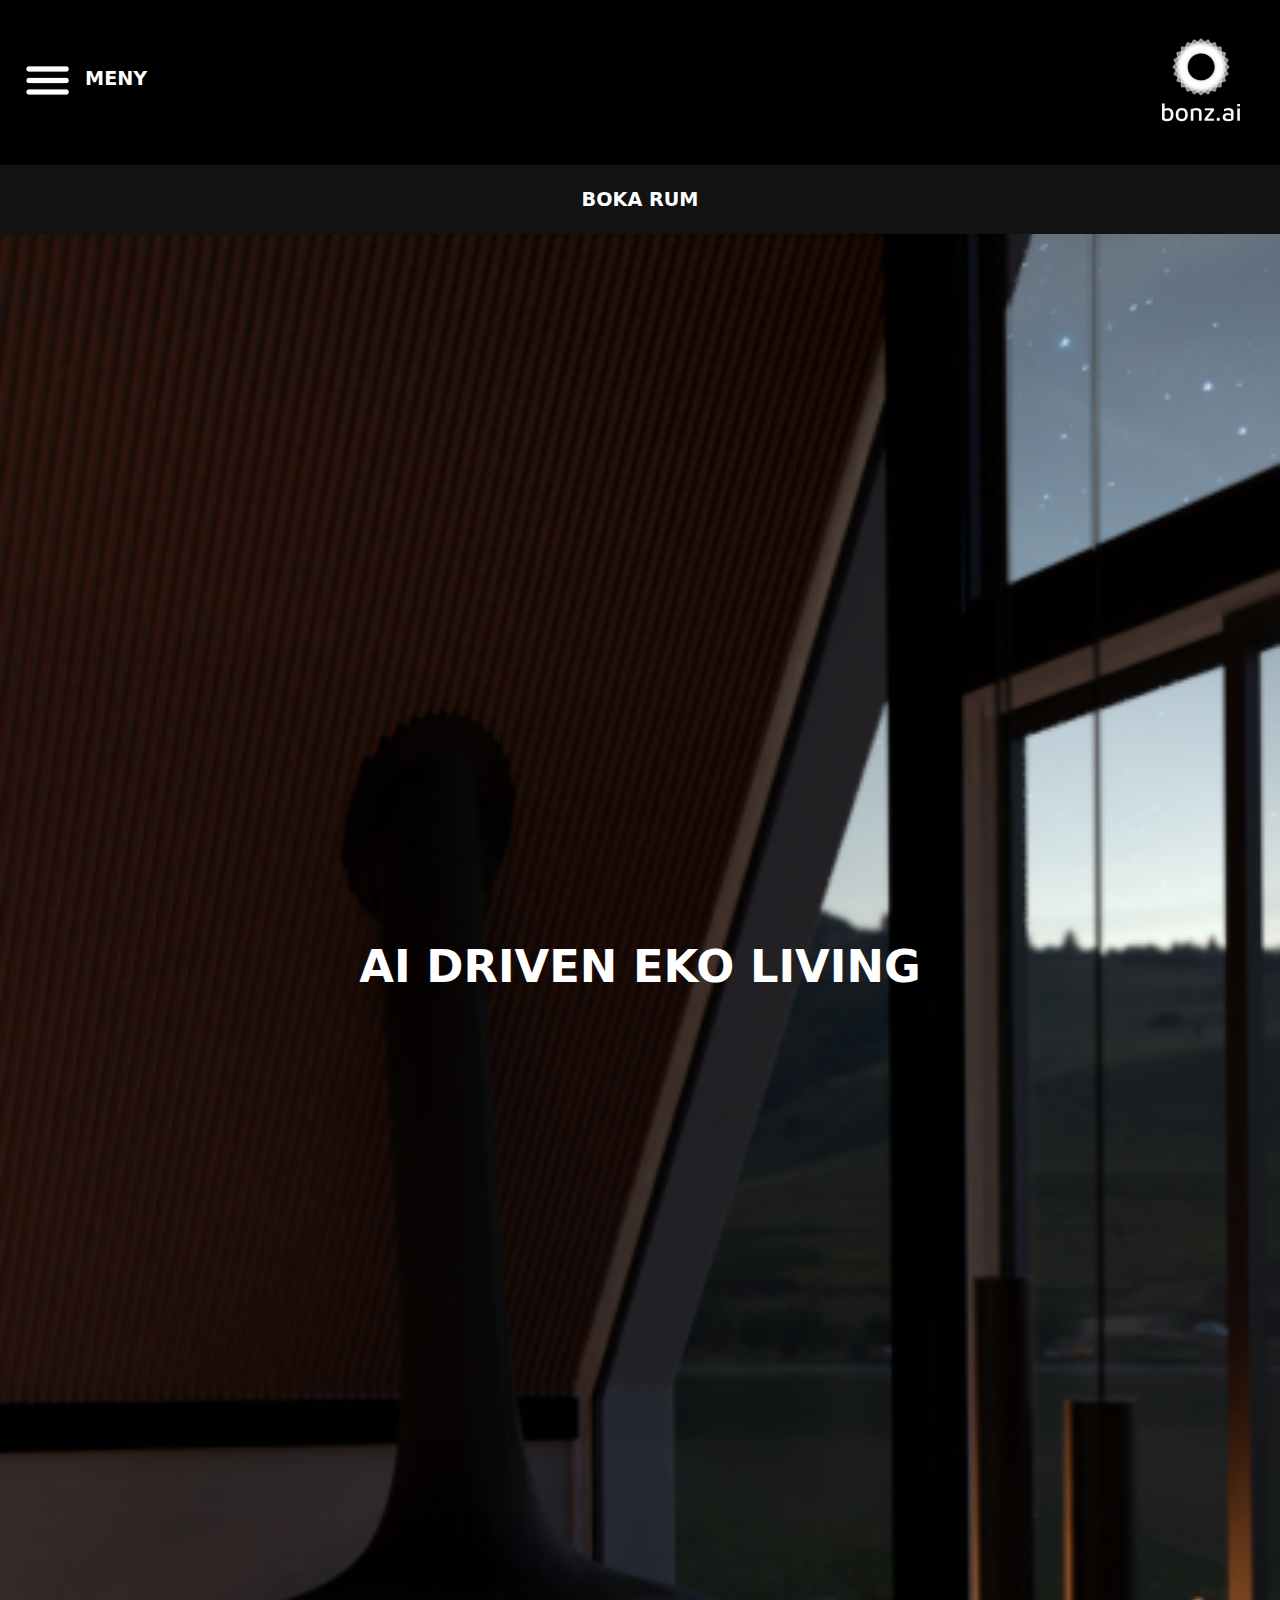
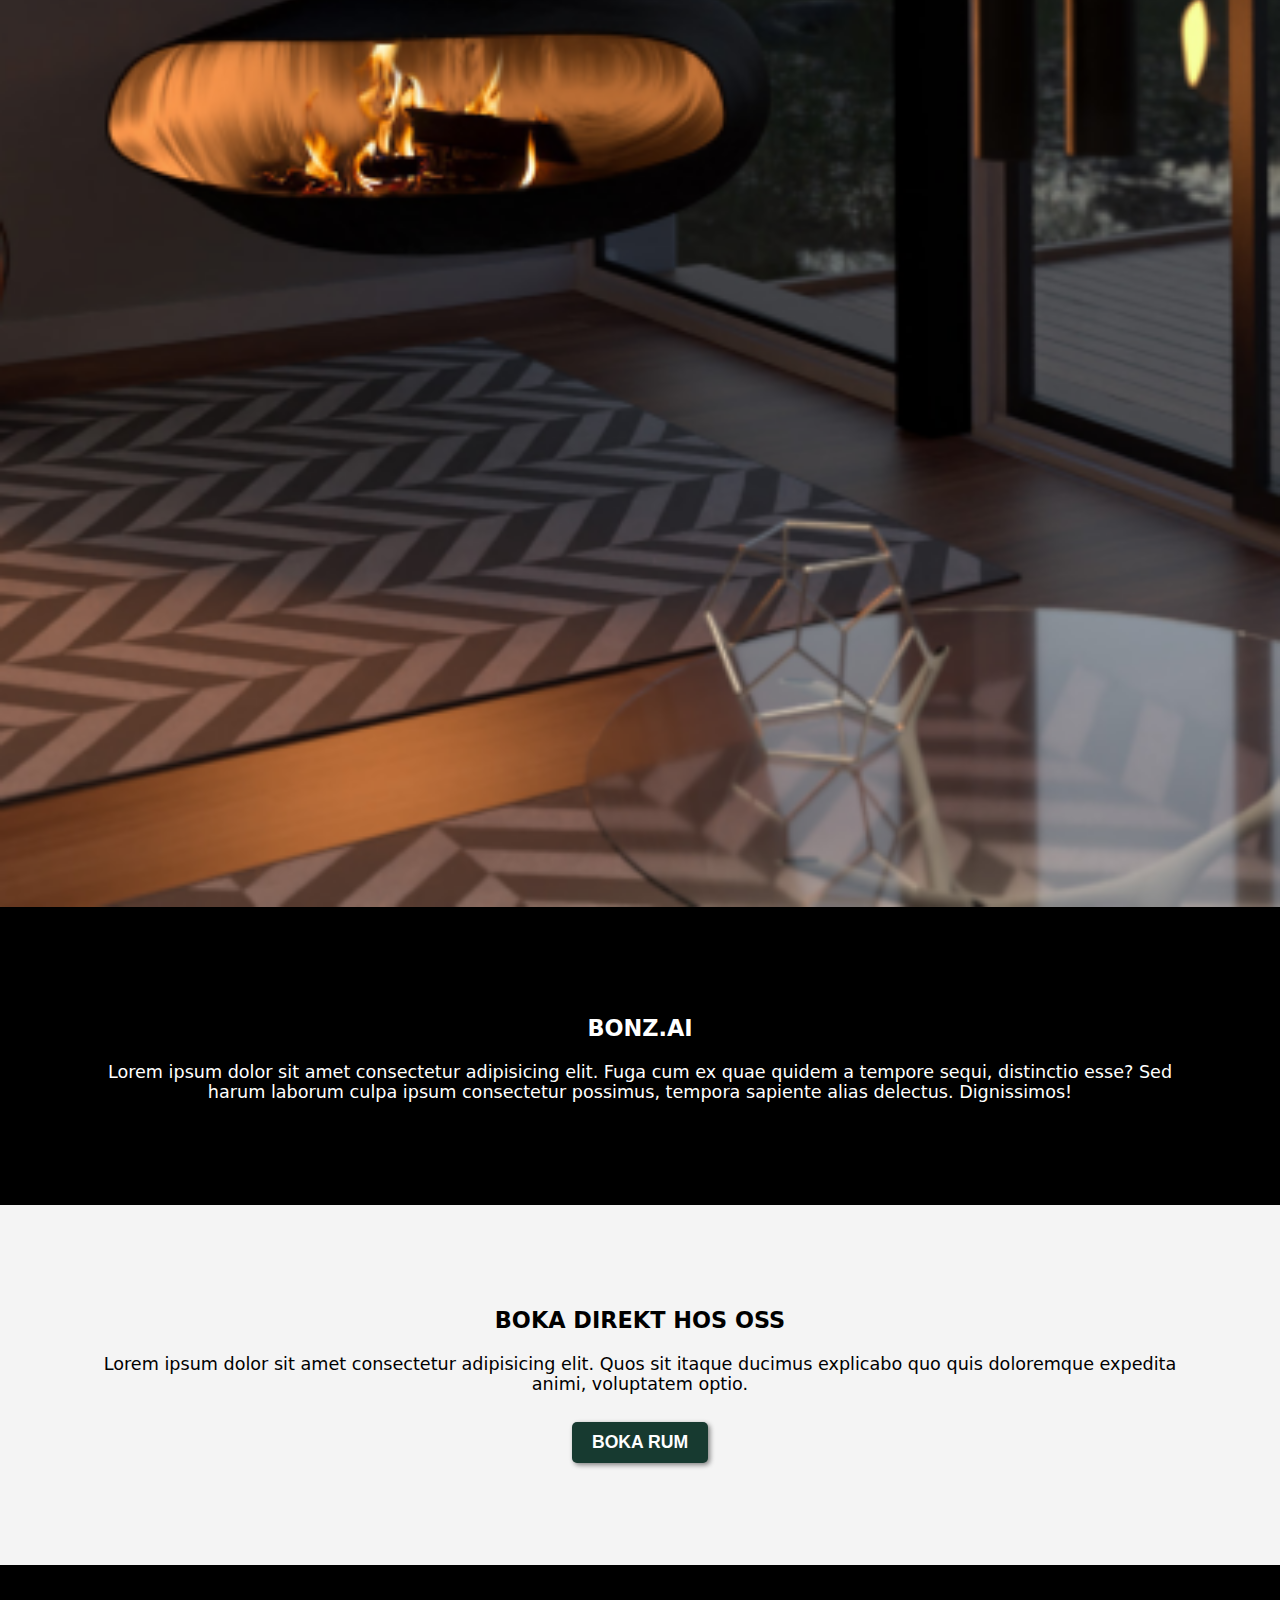
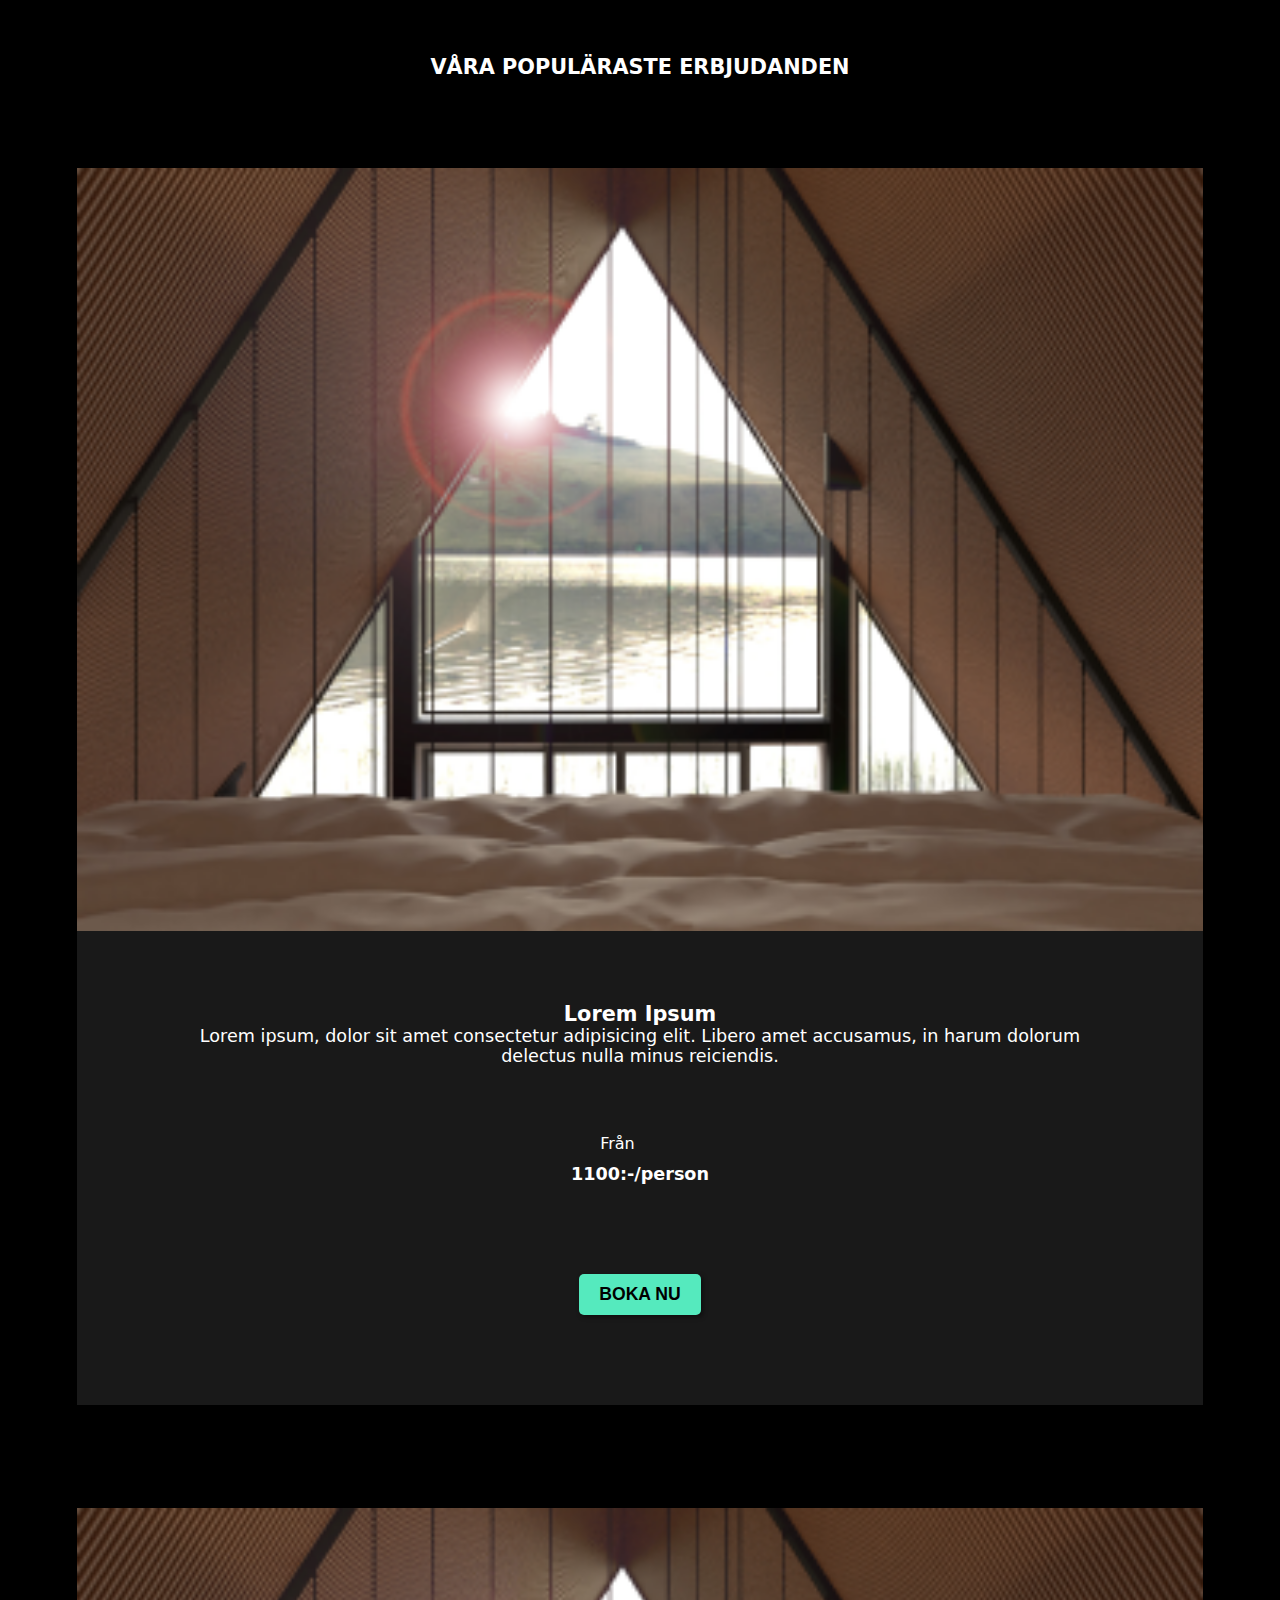
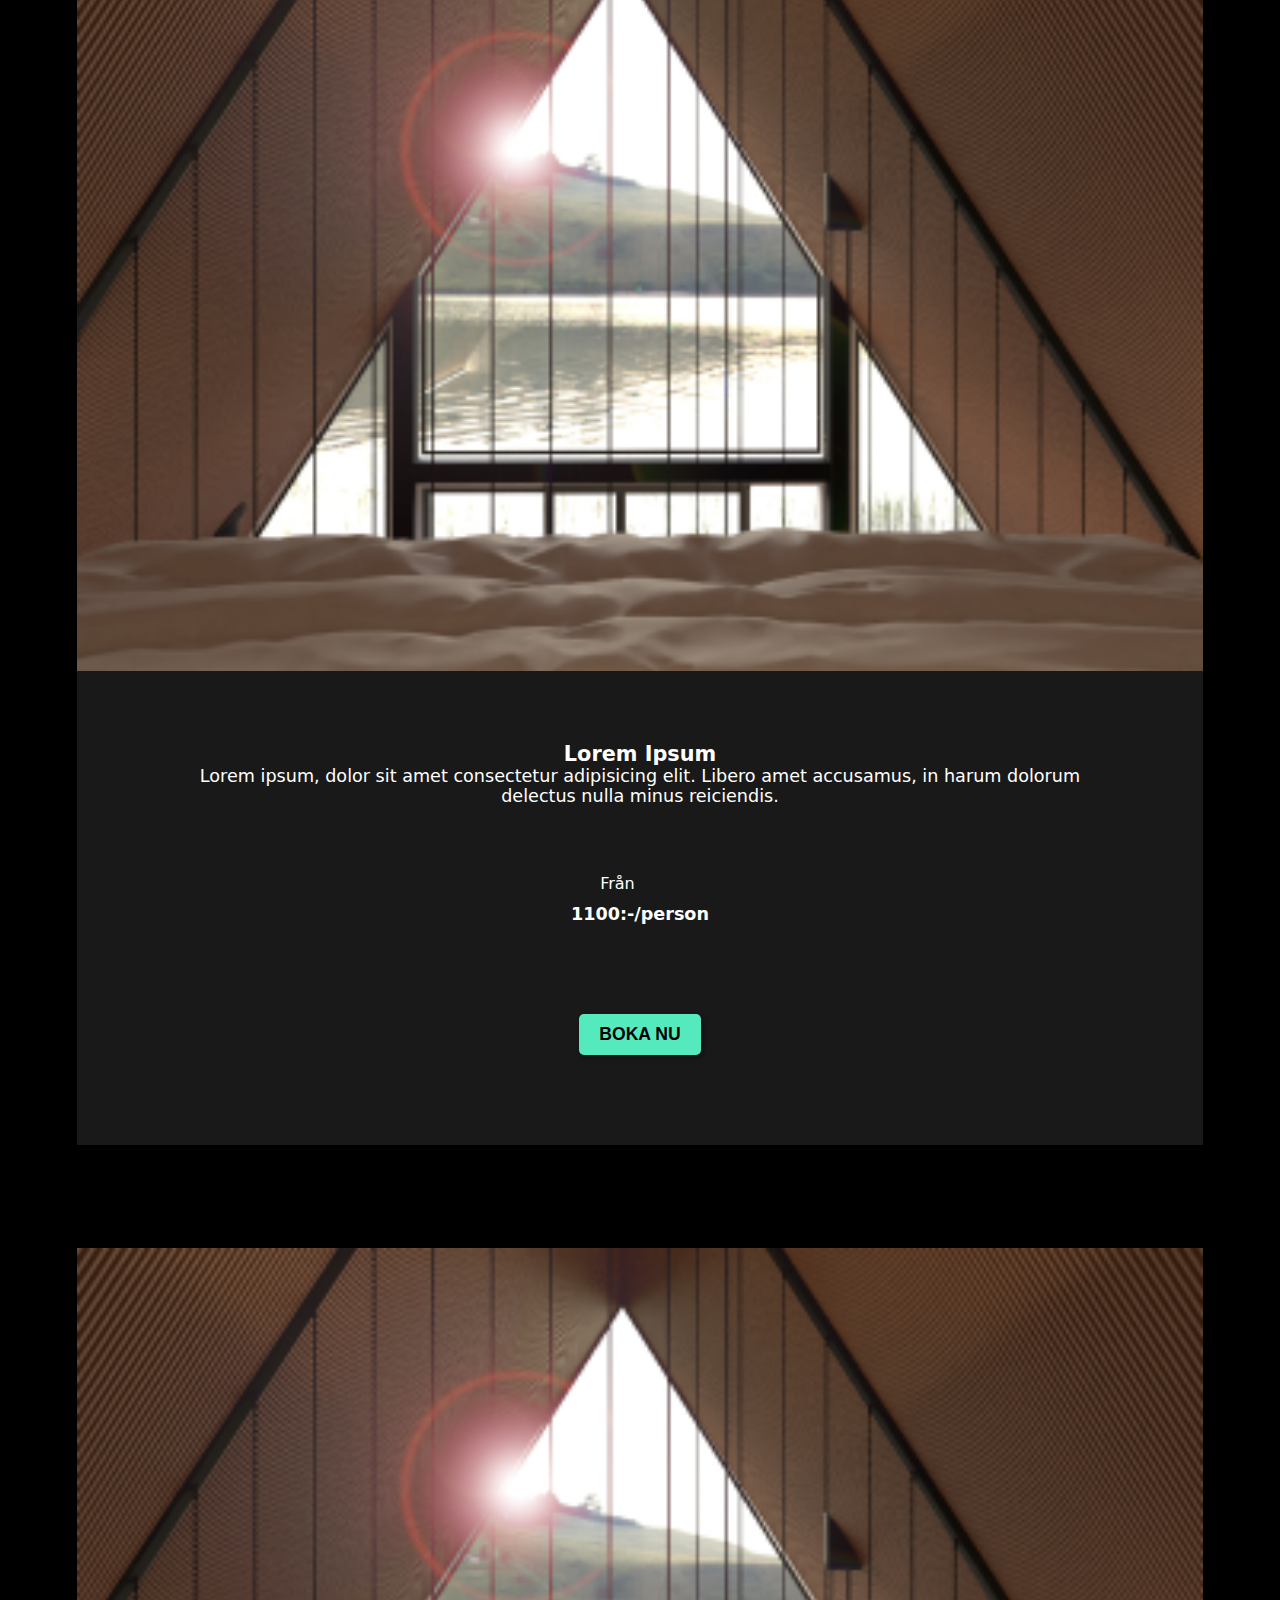
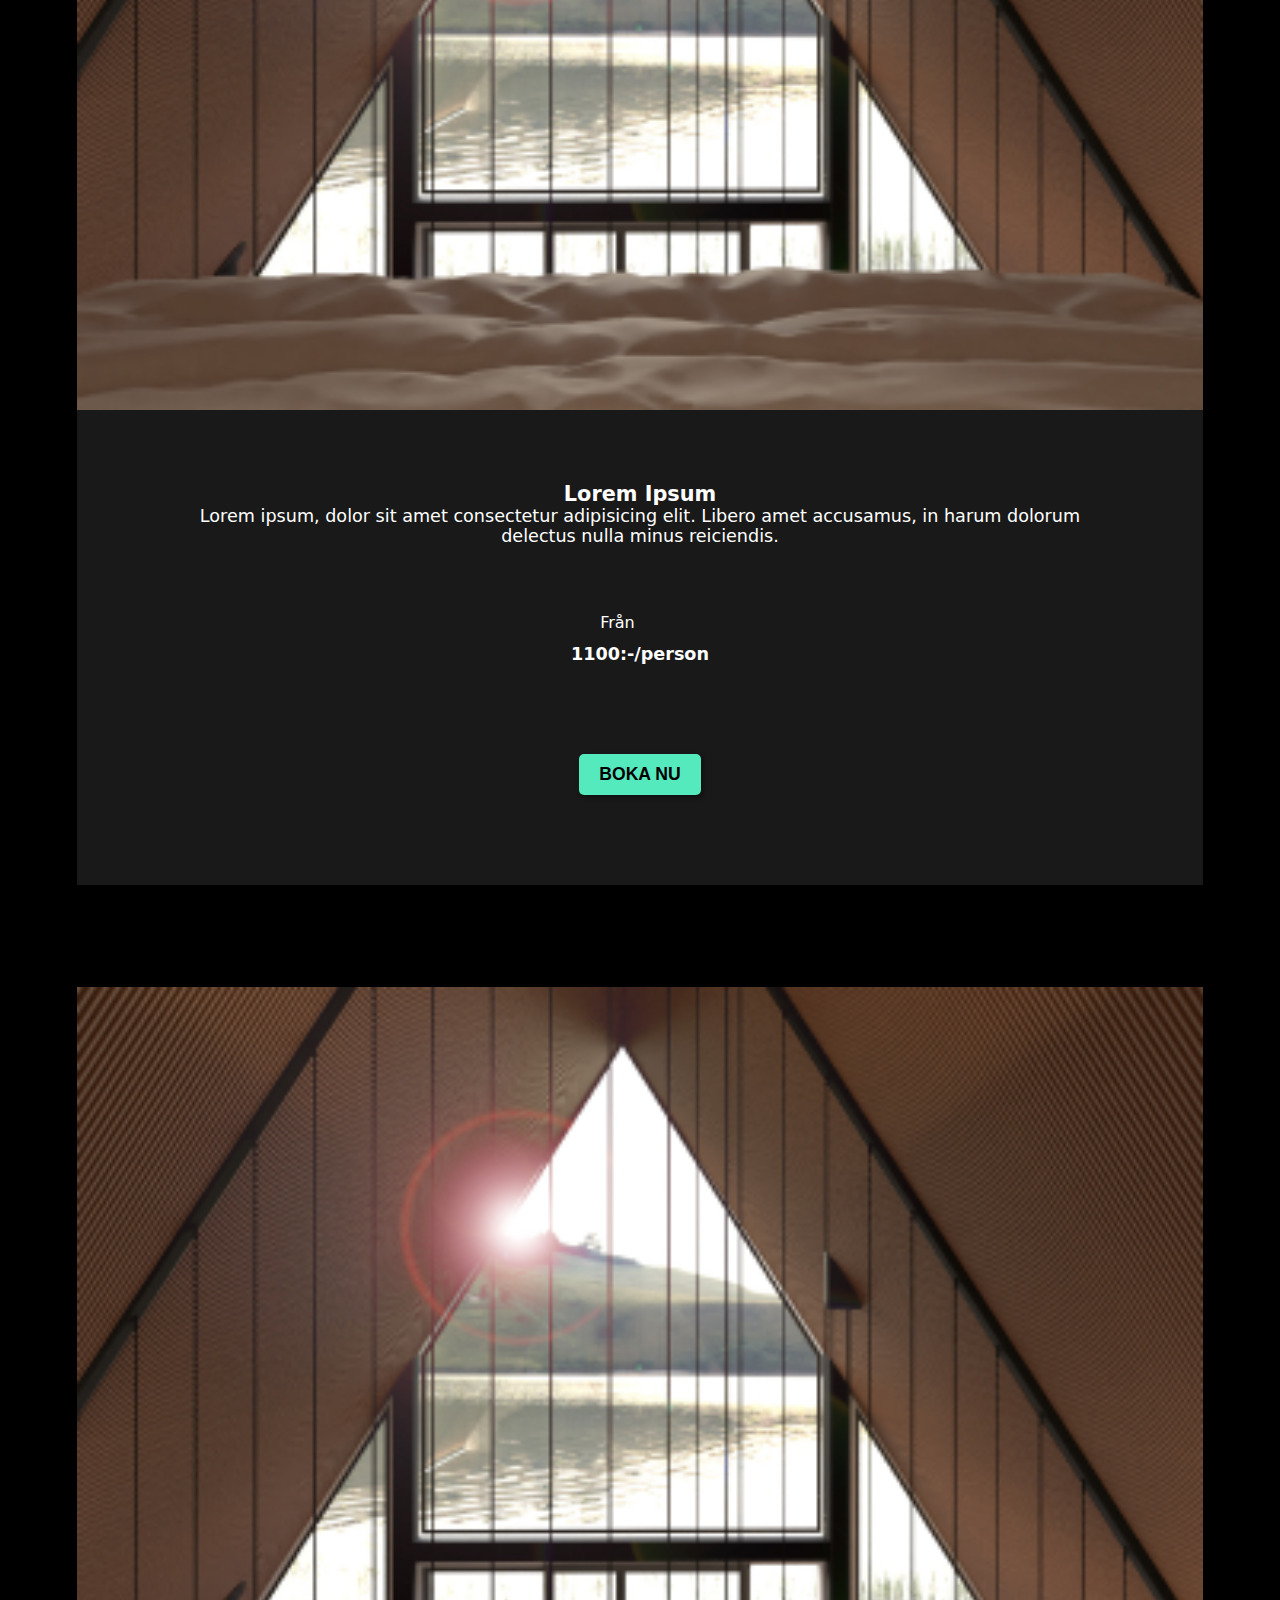
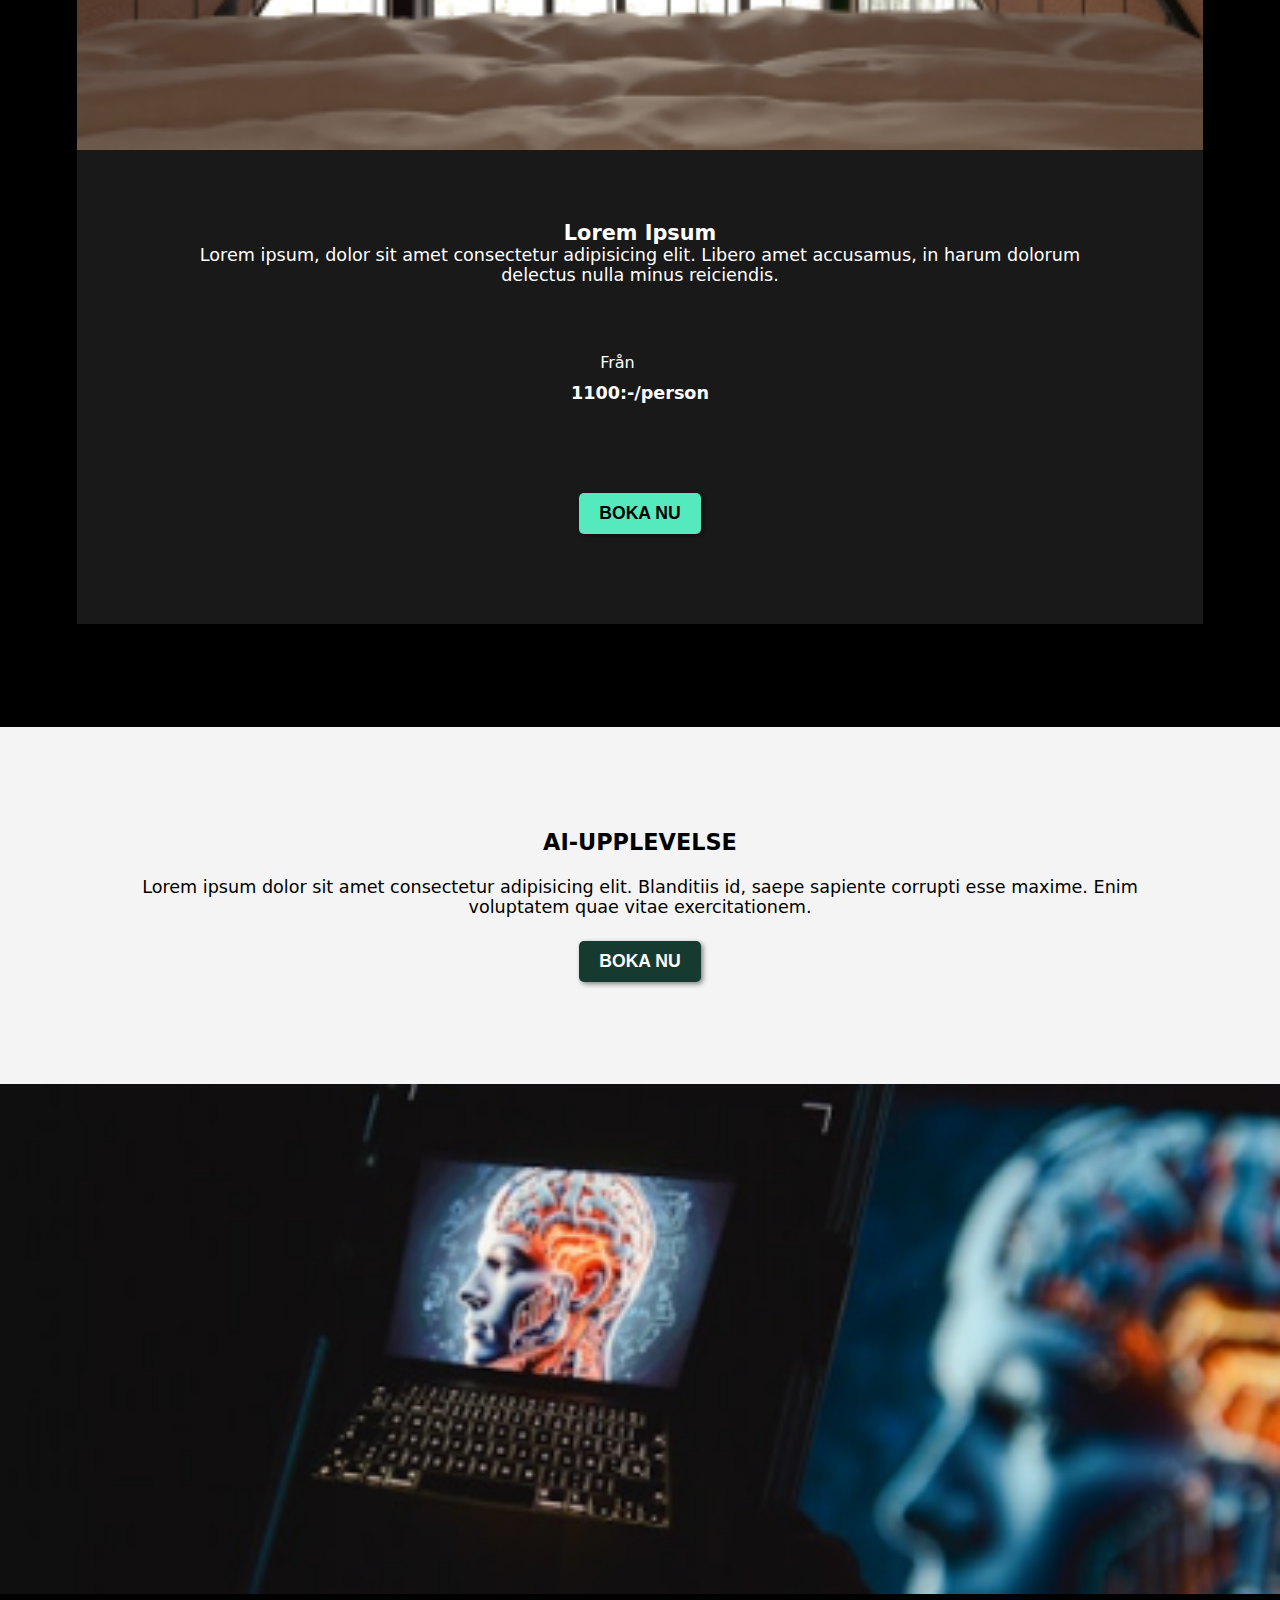
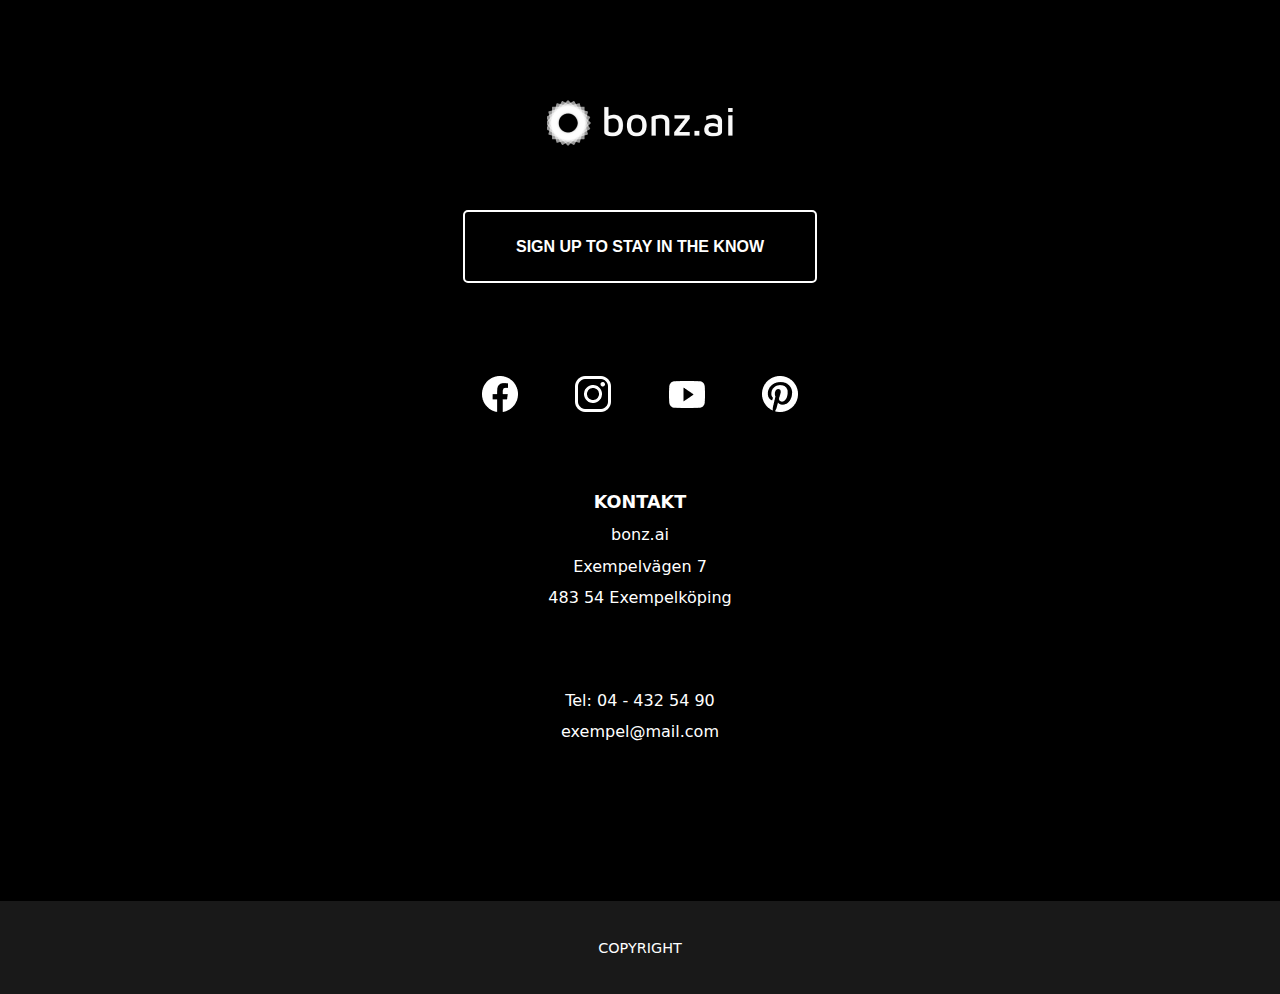
==== commit 056b9790: "Fixed BEM structure and some small fixes" ====
--- a/index.html
+++ b/index.html
@@ -6,11 +6,10 @@
     <title>bonz.ai</title>
     <link rel="stylesheet" href="style.css" />
   </head>
-  
   <body>
     <header class="header">
       <section class="header__top-section">
-        <div class="header__menu-wrapper">
+        <div class="header__menu-container">
           <div class="header__menu-icon-wrapper">
             <img
               class="header__menu-icon"
@@ -28,124 +27,122 @@
           />
         </div>
       </section>
-      <section class="header__bottom-section">
-        <a class="header__booking-link"><h2>BOKA RUM</h2></a>
-      </section>
+      <a class="header__booking-link" href="booking1.html">
+        <section class="header__bottom-section">
+          <h2>BOKA RUM</h2>
+        </section>
+      </a>
     </header>
     <main>
       <section class="hero">
         <img
-          class="hero__image"
+          class="image"
           src="images/hero.png"
           alt="Hotel room with a fireplace"
         />
         <h1 class="hero__title">AI DRIVEN EKO LIVING</h1>
       </section>
-      <section class="description">
-        <h2 class="description__heading">BONZ.AI</h2>
-        <p class="description__text">
+      <section class="info-section info-section--padding">
+        <h2 class="heading">BONZ.AI</h2>
+        <p class="text">
           Lorem ipsum dolor sit amet consectetur adipisicing elit. Fuga cum ex
           quae quidem a tempore sequi, distinctio esse? Sed harum laborum culpa
           ipsum consectetur possimus, tempora sapiente alias delectus.
           Dignissimos!
         </p>
       </section>
-      <section class="book-through">
-        <h2 class="book-through__heading">BOKA DIREKT HOS OSS</h2>
-        <p class="book-through__text">
+      <section class="info-section info-section--padding info-section--light">
+        <h2 class="heading">BOKA DIREKT HOS OSS</h2>
+        <p class="text">
           Lorem ipsum dolor sit amet consectetur adipisicing elit. Quos sit
           itaque ducimus explicabo quo quis doloremque expedita animi,
           voluptatem optio.
         </p>
-        <a href=""
-          ><button
-            class="button book-through__button book-through__button--dark-green"
-          >
+        <a href="booking1.html"
+          ><button class="button info-section__button button--dark">
             BOKA RUM
           </button></a
         >
       </section>
-      <section class="popular-offers">
-        <h2 class="popular-offers__heading">VÅRA POPULÄRASTE ERBJUDANDEN</h2>
-        <article class="offer">
+      <section class="card-section">
+        <h2 class="card-section__heading">VÅRA POPULÄRASTE ERBJUDANDEN</h2>
+        <article class="card">
           <img
-            class="offer__image"
+            class="image image--bottom-margin"
             src="images/room1.png"
             alt="Hotel view from a bed with a triangle window"
           />
-          <h3 class="offer__heading">LOREM IPSUM</h3>
-          <p class="offer__text">
+          <h3 class="card__heading">Lorem Ipsum</h3>
+          <p class="card__text">
             Lorem ipsum, dolor sit amet consectetur adipisicing elit. Libero
             amet accusamus, in harum dolorum delectus nulla minus reiciendis.
           </p>
-          <p class="offer__from">Från</p>
-          <p class="offer__price">1100:-/person</p>
-          <a href=""><button class="button offer__button">BOKA NU</button></a>
+          <p class="card__from">Från</p>
+          <p class="card__price">1100:-/person</p>
+          <a href=""><button class="button card__button">BOKA NU</button></a>
         </article>
-        <article class="offer">
+        <article class="card">
           <img
-            class="offer__image"
+            class="image image--bottom-margin"
             src="images/room1.png"
             alt="Hotel view from a bed with a triangle window"
           />
-          <h3 class="offer__heading">LOREM IPSUM</h3>
-          <p class="offer__text">
+          <h3 class="card__heading">Lorem Ipsum</h3>
+          <p class="card__text">
             Lorem ipsum, dolor sit amet consectetur adipisicing elit. Libero
             amet accusamus, in harum dolorum delectus nulla minus reiciendis.
           </p>
-          <p class="offer__from">Från</p>
-          <p class="offer__price">1100:-/person</p>
-          <a href=""><button class="button offer__button">BOKA NU</button></a>
+          <p class="card__from">Från</p>
+          <p class="card__price">1100:-/person</p>
+          <a href=""><button class="button card__button">BOKA NU</button></a>
         </article>
-        <article class="offer">
+        <article class="card">
           <img
-            class="offer__image"
+            class="image image--bottom-margin"
             src="images/room1.png"
             alt="Hotel view from a bed with a triangle window"
           />
-          <h3 class="offer__heading">LOREM IPSUM</h3>
-          <p class="offer__text">
+          <h3 class="card__heading">Lorem Ipsum</h3>
+          <p class="card__text">
             Lorem ipsum, dolor sit amet consectetur adipisicing elit. Libero
             amet accusamus, in harum dolorum delectus nulla minus reiciendis.
           </p>
-          <p class="offer__from">Från</p>
-          <p class="offer__price">1100:-/person</p>
-          <a href=""><button class="button offer__button">BOKA NU</button></a>
+          <p class="card__from">Från</p>
+          <p class="card__price">1100:-/person</p>
+          <a href=""><button class="button card__button">BOKA NU</button></a>
         </article>
-        <article class="offer">
+        <article class="card">
           <img
-            class="offer__image"
+            class="image image--bottom-margin"
             src="images/room1.png"
             alt="Hotel view from a bed with a triangle window"
           />
-          <h3 class="offer__heading">LOREM IPSUM</h3>
-          <p class="offer__text">
+          <h3 class="card__heading">Lorem Ipsum</h3>
+          <p class="card__text">
             Lorem ipsum, dolor sit amet consectetur adipisicing elit. Libero
             amet accusamus, in harum dolorum delectus nulla minus reiciendis.
           </p>
-          <p class="offer__from">Från</p>
-          <p class="offer__price">1100:-/person</p>
-          <a href=""><button class="button offer__button">BOKA NU</button></a>
+          <p class="card__from">Från</p>
+          <p class="card__price">1100:-/person</p>
+          <a href=""><button class="button card__button">BOKA NU</button></a>
         </article>
       </section>
-      <section class="ai-experience">
-        <div class="ai-experience__top-wrapper">
-          <h2 class="ai-experience__heading">AI-UPPLEVELSE</h2>
-          <p class="ai-experience__text">
+      <section>
+        <div class="info-section info-section--padding info-section--light">
+          <h2 class="heading">AI-UPPLEVELSE</h2>
+          <p class="text">
             Lorem ipsum dolor sit amet consectetur adipisicing elit. Blanditiis
             id, saepe sapiente corrupti esse maxime. Enim voluptatem quae vitae
             exercitationem.
           </p>
           <a href=""
-            ><button
-              class="button ai-experience__button ai-experience__button--dark-green"
-            >
+            ><button class="button info-section__button button--dark">
               BOKA NU
             </button></a
           >
         </div>
         <img
-          class="ai-experience__image"
+          class="image"
           src="images/ai-event.png"
           alt="Ai event, a scan of a human head."
         />
@@ -153,7 +150,7 @@
     </main>
     <footer class="footer">
       <img class="footer__logo" src="images/footer-logo.png" alt="" />
-      <button class="button footer__button footer__button--black">
+      <button class="button footer__button button--black">
         SIGN UP TO STAY IN THE KNOW
       </button>
       <div class="footer__icons-wrapper">
@@ -165,7 +162,9 @@
       <h3 class="footer__heading">KONTAKT</h3>
       <p class="footer__text">bonz.ai</p>
       <p class="footer__text">Exempelvägen 7</p>
-      <p class="footer__text last-adress-line">483 54 Exempelköping</p>
+      <p class="footer__text footer__text--bottom-margin">
+        483 54 Exempelköping
+      </p>
       <p class="footer__text">Tel: 04 - 432 54 90</p>
       <p class="footer__text">exempel@mail.com</p>
       <p class="footer__copyright">COPYRIGHT</p>
--- a/style.css
+++ b/style.css
@@ -9,7 +9,7 @@
   height: 100vh;
   font-family: system-ui, -apple-system, BlinkMacSystemFont, "Segoe UI", Roboto,
     Oxygen, Ubuntu, Cantarell, "Open Sans", "Helvetica Neue", sans-serif;
-    background-color: black;
+  background-color: black;
 }
 
 .header {
@@ -25,7 +25,7 @@
   justify-content: space-between;
 }
 
-.header__menu-wrapper {
+.header__menu-container {
   display: flex;
   align-items: center;
 }
@@ -44,13 +44,23 @@
   margin: 3%;
 }
 
+.header__booking-link {
+  text-decoration: none;
+  color: white;
+}
+
 .header__bottom-section {
   background-color: #121212;
   text-align: center;
-  padding: 1.6%;
+  padding: 1.8%;
   font-size: 0.8rem;
 }
 
+.header__go-back {
+  position: absolute;
+  left: 8%;
+}
+
 .hero {
   width: 100%;
   position: relative;
@@ -59,7 +69,7 @@
   font-size: 1.4rem;
 }
 
-.hero__image {
+.image {
   width: 100%;
 }
 
@@ -73,42 +83,45 @@
   padding-right: 10%;
 }
 
-.description,
-.hotel-experience  {
-  width: 100%;
-  background: black;
-  color: white;
-  text-align: center;
+.info-section {
+  width: 100%;
+  background-color: black;
+  display: flex;
+  flex-direction: column;
+  align-items: center;
+  color: white;
+  text-align: center;
+}
+
+.info-section--light {
+  background-color: #f4f4f4;
+  color: black;
+}
+
+.info-section--padding {
   padding: 8%;
 }
 
-.description__heading,
-.book-through__heading,
-.offer__heading,
-.ai-experience__heading,
-.hotel-experience__heading
-.facilities__heading,
-.room-card__heading {
+.info-section__heading {
+  padding: 5%;
+}
+
+.info-section__text {
+  margin-bottom: 18%;
+}
+
+.info-section__button {
+  margin-top: 20%;
+}
+
+.heading {
   font-size: 1.4rem;
   margin-bottom: 2%;
   font-weight: 700;
 }
 
-.description__text,
-.book-through__text,
-.ai-experience__text,
-.hotel-experience__text,
-.facilities__text {
-  font-size: 1.1rem;
-}
-
-.book-through,
-.facilities,
-.booking-step {
-  width: 100%;
-  background-color: #f4f4f4;
-  text-align: center;
-  padding: 8%;
+.text {
+  font-size: 1.1rem;
 }
 
 .button {
@@ -116,25 +129,30 @@
   border: none;
   font-size: 1.1rem;
   font-weight: 700;
-  padding: 3% 6%;
+  padding: 10px 20px;
   border-radius: 5px;
   box-shadow: 2px 2px 5px rgba(0, 0, 0, 0.479);
 }
 
-.book-through__button,
-.ai-experience__button {
-  margin-top: 8%;
-}
-
-.book-through__button--dark-green,
-.ai-experience__button--dark-green {
+.button--dark {
   color: white;
   background-color: #173a30;
 }
 
-.popular-offers,
-.card-section  
- {
+.button--black {
+  border-width: 2px;
+  border-style: solid;
+  background-color: black;
+  color: white;
+  padding: 2% 4%;
+  font-size: 1rem;
+}
+
+.button--low-opacity {
+  opacity: 65%;
+}
+
+.card-section {
   width: 100%;
   background-color: black;
   display: flex;
@@ -144,58 +162,79 @@
   text-align: center;
 }
 
-.popular-offers__heading,
-.card-section__heading{
+.card-section__heading {
   margin: 7% 8%;
-}
-
-.offer,
-.room-card {
+  font-size: 1.3rem;
+  font-weight: 600;
+}
+
+.card {
   width: 88%;
   background-color: #191919;
   margin-bottom: 8%;
 }
 
-.offer__image,
-.room-card__image {
-  width: 100%;
-  margin-bottom: 3%;
-}
-
-.offer__text,
-.room-card__text {
-  font-size: 1.1rem;
-  margin: 3% 8%;
-}
-
-.offer__from {
+.card__heading {
+  margin: 6% 8% 0% 8%;
+  font-size: 1.3rem;
+  font-weight: 700;
+}
+
+.card__text {
+  font-size: 1.1rem;
+  margin: 0% 8% 6% 8%;
+}
+
+.card__from {
   font-size: 1rem;
-  margin: 6% 8% 1% 8%;
-}
-
-.offer__price {
-  font-size: 1.2rem;
-  font-weight: 700;
-  margin: 0 8%;
-}
-
-.offer__button {
+  margin: 0% 8% 1% 4%;
+}
+
+.card__price {
+  font-size: 1.1rem;
+  font-weight: 700;
+}
+
+.card__button {
   margin: 4% 8% 8% 8%;
 }
 
-.ai-experience {
-  width: 100%;
-  background-color: #f4f4f4;
-  text-align: center;
-}
+.card__paying-option {
+  border-top: solid 2px white;
+  margin: 0 5% 0 5%;
+  padding: 1% 0 1% 0;
+}
+
+.card__paying-option--bottom-border {
+  border-top: solid 2px white;
+  border-bottom: solid 2px white;
+}
+
+.card__choose-section {
+  display: flex;
+  justify-content: space-between;
+}
+
+.card__option-text {
+  font-size: 1rem;
+  text-align: start;
+  margin: 2%;
+  display: block;
+}
+
+.card__radio {
+  margin: 2%;
+  scale: 1.1;
+}
+
+.card__button {
+  margin: 8%;
+}
+
 .ai-experience__top-wrapper {
   padding: 8% 8% 6% 8%;
 }
 
-.ai-experience__image {
-  width: 100%;
-}
-
 .footer {
   width: 100%;
   background-color: black;
@@ -205,14 +244,6 @@
   color: white;
 }
 
-.footer__button--black {
-  border-width: 2px;
-  border-style: solid;
-  background-color: black;
-  color: white;
-  padding: 2% 4%;
-  font-size: 1rem;
-}
 .footer__logo {
   margin: 8% 8% 3% 8%;
 }
@@ -245,7 +276,7 @@
   margin: 0.5% 8% 0.5% 8%;
 }
 
-.last-adress-line {
+.footer__text--bottom-margin {
   margin-bottom: 6%;
 }
 
@@ -258,40 +289,41 @@
   font-weight: 500;
   margin-top: 12%;
 }
-.booking-wrapper {
-  background-color: black;
-  min-height: 75vh;
-}
-
-
-.about-hero {
+
+.background-image {
   width: 100%;
   position: relative;
 }
 
-.about-hero__image {
-  width: 100%;
-}
-
-.about-hero__arrow {
+.background-image__go-back {
   position: absolute;
   top: 8%;
   left: 6%;
   opacity: 70%;
 }
 
-.facilities__text {
-  margin-bottom: 18%;
-}
-
-
-.header__arrow {
-  position: absolute;
-  left: 8%;
-}
-
-.booking-step {
-  padding: 5%;
+.background-image__left-arrow {
+  position: absolute;
+  left: 5%;
+  top: 50%;
+  opacity: 40%;
+  transform: translateY(-50%);
+}
+
+.background-image__right-arrow {
+  position: absolute;
+  right: 5%;
+  top: 50%;
+  opacity: 90%;
+  transform: translateY(-50%);
+}
+
+.background-image__dots {
+  position: absolute;
+  bottom: 10%;
+  left: 50%;
+  opacity: 90%;
+  transform: translateX(-50%);
 }
 
 .booking-form {
@@ -302,16 +334,16 @@
   font-size: 1.3rem;
   font-weight: 600;
   display: grid;
-  grid-template-columns: minmax(0,1fr) minmax(0,1fr);
+  grid-template-columns: minmax(0, 1fr) minmax(0, 1fr);
   grid-template-rows: auto;
   column-gap: 6%;
 }
 
-.booking-form__label1 {
+.booking-form__label {
   grid-column: auto/span 2;
 }
 
-.booking-form__label2 {
+.booking-form__label--short {
   grid-column: auto/span 1;
 }
 
@@ -336,88 +368,9 @@
   margin: 10px 0 30px 0;
 }
 
-
 .booking-form__button {
   grid-column: auto/span 2;
   width: 35%;
   justify-self: center;
   margin: 6%;
 }
-
-
-
-.room-card__image-wrapper {
-  position: relative;
-}
-
-.room-card__image,
-.room-card__arrow-img {
-  width: 100%;
-}
-
-.room-card__left-arrow {
-  position: absolute;
-  left: 5%;
-  top: 50%;
-  opacity: 40%;
-  transform: translateY(-50%)
-}
-
-.room-card__right-arrow {
-  position: absolute;
-  right: 5%;
-  top: 50%;
-  opacity: 90%;
-  transform: translateY(-50%)
-}
-
-.room-card__dots {
-  position: absolute;
-  bottom: 10%;
-  left: 50%;
-  opacity: 90%;
-  transform: translateX(-50%)
-}
-
-.paying-option {
-  border-top: solid 2px white;
-  margin: 5%;
-}
-
-.paying-option--bottom {
-  border-top: solid 2px white;
-  border-bottom: solid 2px white;
-  margin: 5%;
-}
-
-
-.paying-option__text {
-  font-size: 1rem;
-  text-align: start;
-  margin: 2%;
-}
-
-.paying-option__price-wrapper {
-  display: flex;
-  justify-content: space-between;
-}
-
-.paying-option__radio {
-margin: 2%;
-scale: 1.1;
-}
-
-.paying-option__price {
-margin: 2%;
-font-size: 1.1rem;
-font-weight: 700;
-}
-
-.paying-option__button {
-  margin-bottom: 8%;
-}
-
-.paying-option__button--darker {
-  opacity: 65%;
-
-}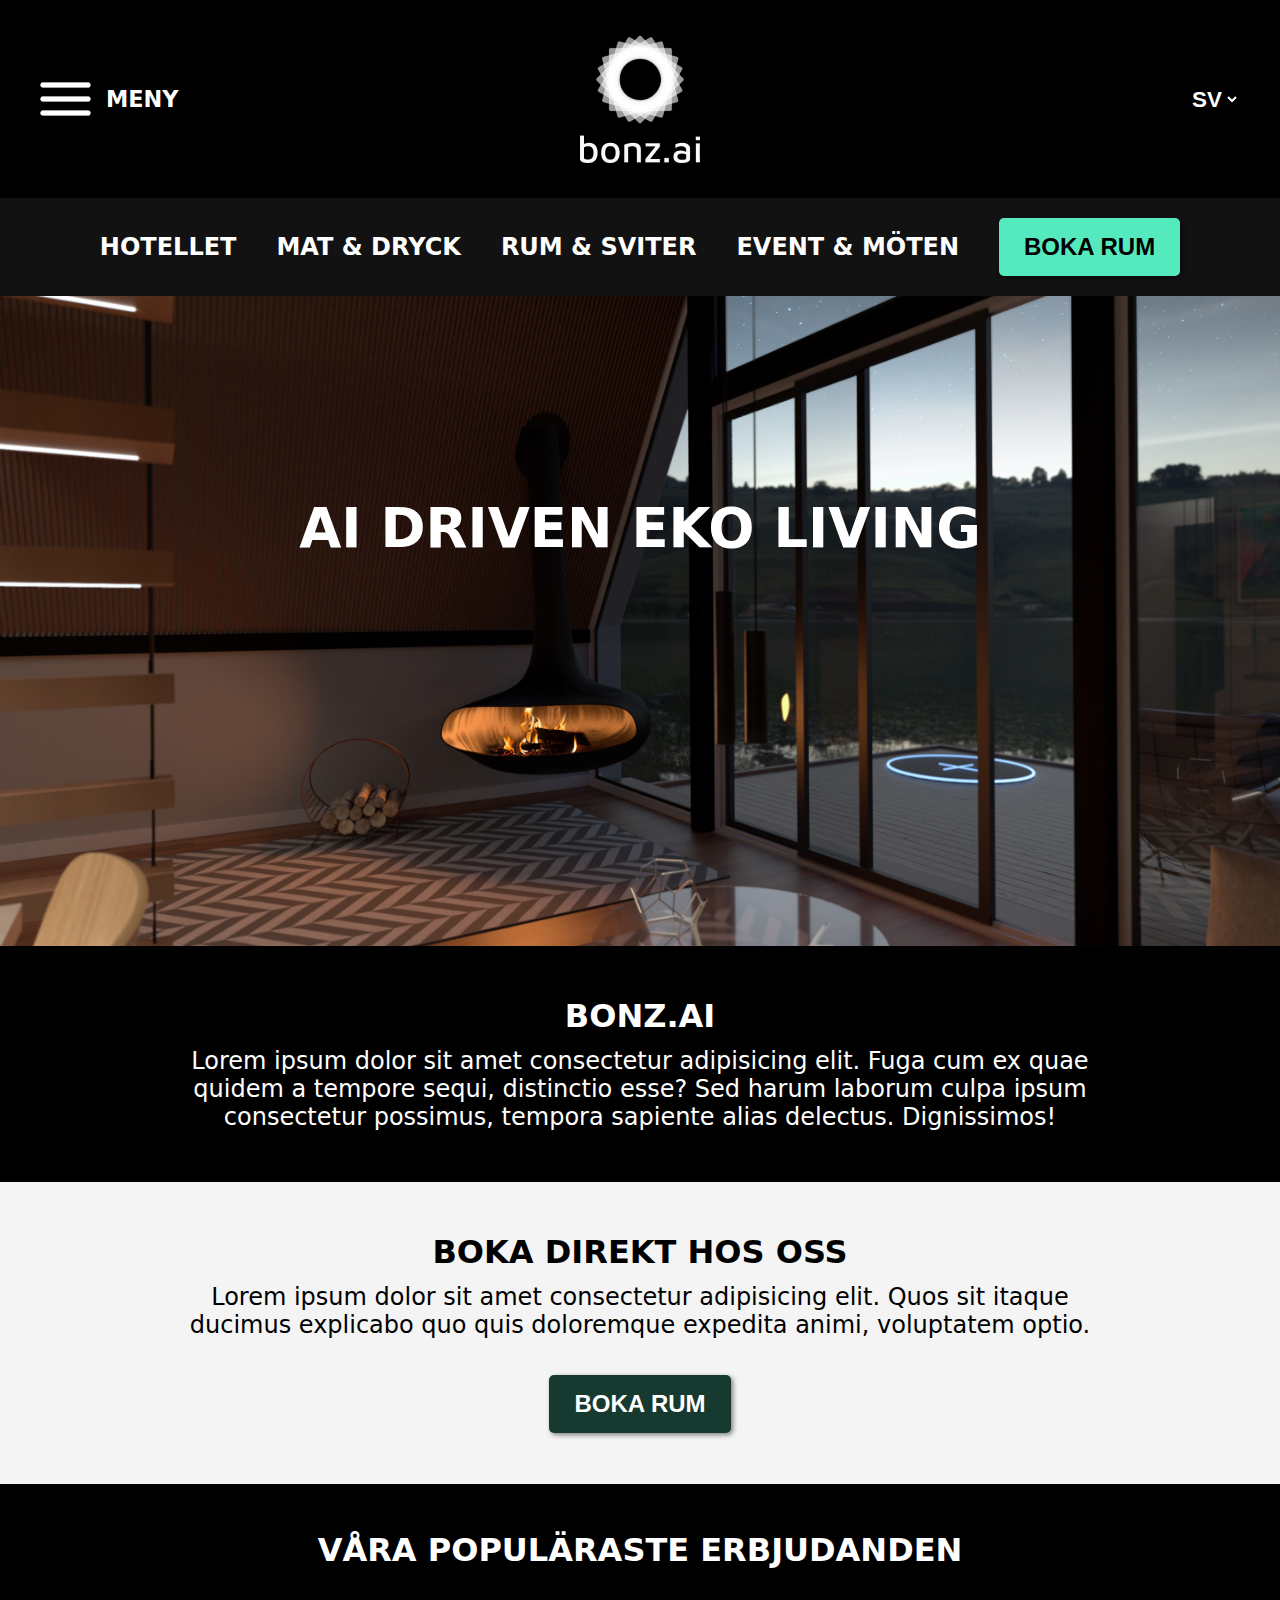
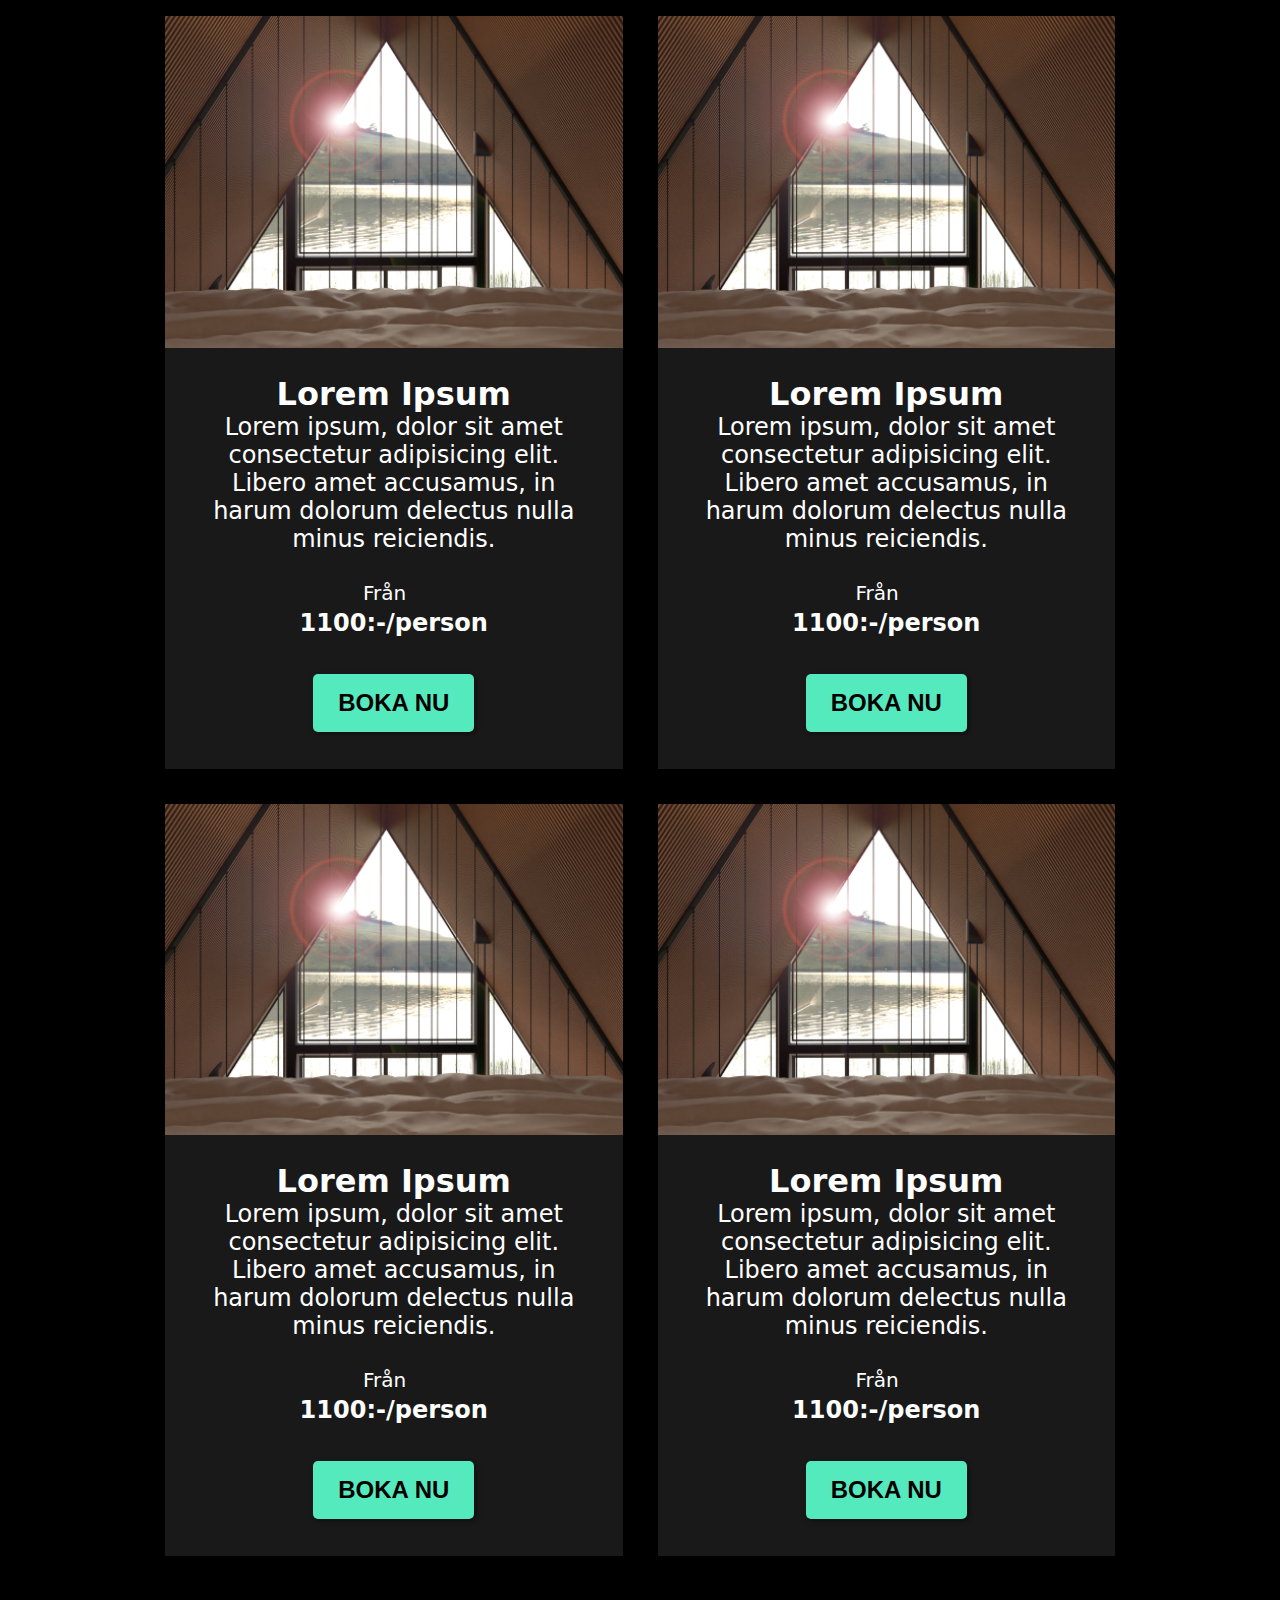
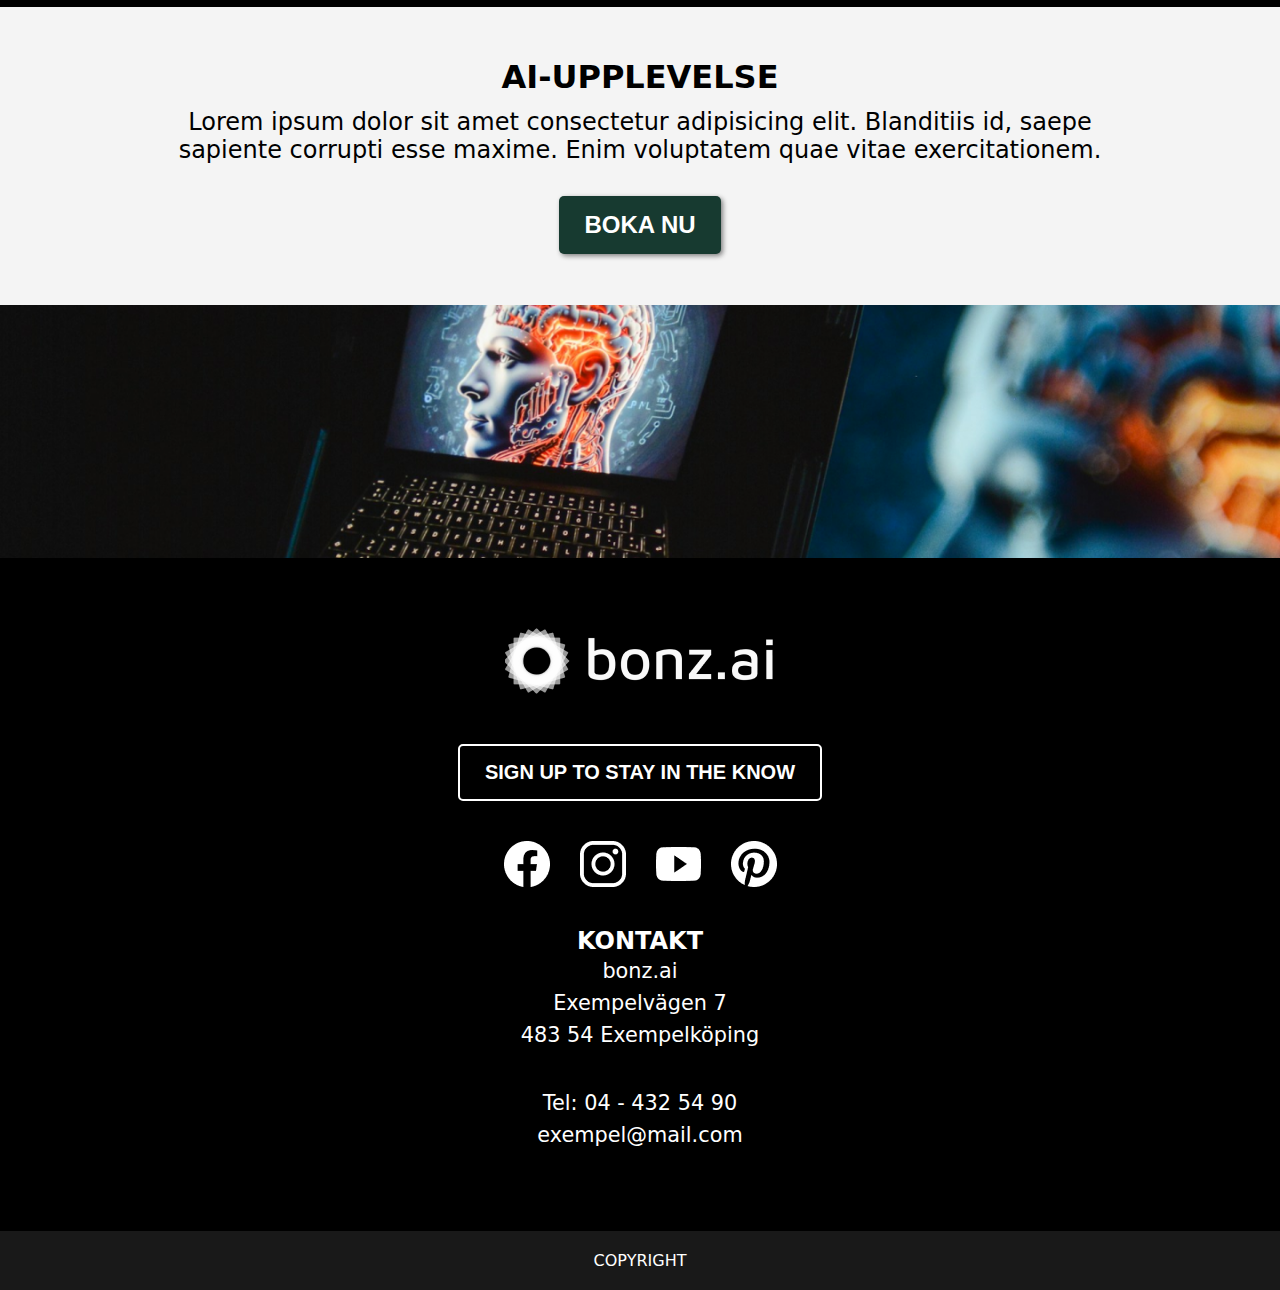
==== commit 38b4574d: "Index.html for desktop" ====
--- a/index.html
+++ b/index.html
@@ -16,6 +16,11 @@
               src="images/menu.png"
               alt="Menu icon"
             />
+            <img
+            class="header__menu-icon header__menu-icon--desktop"
+            src="images/menu-desktop.png"
+            alt="Menu icon"
+          />
           </div>
           <h2 class="header__menu-text">MENY</h2>
         </div>
@@ -25,13 +30,41 @@
             src="images/bonz.ai-logo.png"
             alt="Logo, a circle with bonz.ai written under it"
           />
-        </div>
+          <img
+          class="header__logo header__logo--desktop"
+          src="images/bonz.ai-logo-desktop.png"
+          alt="Logo, a circle with bonz.ai written under it"
+        />
+        </div>
+          <form class="header__form" action="">
+            <select class="header__drop-down" name="" id="">
+              <option value="">SV</option>
+              <option value="">EN</option>
+            </select>
+          </form>
       </section>
       <a class="header__booking-link" href="booking1.html">
         <section class="header__bottom-section">
           <h2>BOKA RUM</h2>
         </section>
       </a>
+      <section class="header__bottom-section header__bottom-section--desktop">
+        <a class="header__link" href="about.html">
+          <h2>HOTELLET</h2>
+        </a>
+        <a class="header__link" href="about.html">
+          <h2>MAT & DRYCK</h2>
+        </a>
+        <a class="header__link" href="">
+          <h2>RUM & SVITER</h2>
+        </a>
+        <a class="header__link" href="">
+          <h2>EVENT & MÖTEN</h2>
+        </a>
+        <a href="booking1.html">
+          <button class="button header__button">BOKA RUM</button>
+        </a>
+      </section>
     </header>
     <main>
       <section class="hero">
@@ -40,9 +73,14 @@
           src="images/hero.png"
           alt="Hotel room with a fireplace"
         />
+        <img
+          class="image image--desktop"
+          src="images/hero-desktop.png"
+          alt="Hotel room with a fireplace"
+        />
         <h1 class="hero__title">AI DRIVEN EKO LIVING</h1>
       </section>
-      <section class="info-section info-section--padding">
+      <section class="info-section">
         <h2 class="heading">BONZ.AI</h2>
         <p class="text">
           Lorem ipsum dolor sit amet consectetur adipisicing elit. Fuga cum ex
@@ -51,7 +89,7 @@
           Dignissimos!
         </p>
       </section>
-      <section class="info-section info-section--padding info-section--light">
+      <section class="info-section info-section--light">
         <h2 class="heading">BOKA DIREKT HOS OSS</h2>
         <p class="text">
           Lorem ipsum dolor sit amet consectetur adipisicing elit. Quos sit
@@ -66,69 +104,91 @@
       </section>
       <section class="card-section">
         <h2 class="card-section__heading">VÅRA POPULÄRASTE ERBJUDANDEN</h2>
-        <article class="card">
-          <img
-            class="image image--bottom-margin"
-            src="images/room1.png"
+        <div class="card-section__grid">
+          <article class="card">
+            <img
+              class="image image--bottom-margin"
+              src="images/room1.png"
+              alt="Hotel view from a bed with a triangle window"
+            />
+            <img
+              class="image image--desktop image--bottom-margin"
+              src="images/room1-desktop.png"
+              alt="Hotel view from a bed with a triangle window"
+            />
+            <h3 class="card__heading">Lorem Ipsum</h3>
+            <p class="card__text">
+              Lorem ipsum, dolor sit amet consectetur adipisicing elit. Libero
+              amet accusamus, in harum dolorum delectus nulla minus reiciendis.
+            </p>
+            <p class="card__from">Från</p>
+            <p class="card__price">1100:-/person</p>
+            <a href=""><button class="button card__button">BOKA NU</button></a>
+          </article>
+          <article class="card">
+            <img
+              class="image image--bottom-margin"
+              src="images/room1.png"
+              alt="Hotel view from a bed with a triangle window"
+            />
+            <img
+            class="image image--desktop image--bottom-margin"
+            src="images/room1-desktop.png"
             alt="Hotel view from a bed with a triangle window"
           />
-          <h3 class="card__heading">Lorem Ipsum</h3>
-          <p class="card__text">
-            Lorem ipsum, dolor sit amet consectetur adipisicing elit. Libero
-            amet accusamus, in harum dolorum delectus nulla minus reiciendis.
-          </p>
-          <p class="card__from">Från</p>
-          <p class="card__price">1100:-/person</p>
-          <a href=""><button class="button card__button">BOKA NU</button></a>
-        </article>
-        <article class="card">
-          <img
-            class="image image--bottom-margin"
-            src="images/room1.png"
+            <h3 class="card__heading">Lorem Ipsum</h3>
+            <p class="card__text">
+              Lorem ipsum, dolor sit amet consectetur adipisicing elit. Libero
+              amet accusamus, in harum dolorum delectus nulla minus reiciendis.
+            </p>
+            <p class="card__from">Från</p>
+            <p class="card__price">1100:-/person</p>
+            <a href=""><button class="button card__button">BOKA NU</button></a>
+          </article>
+          <article class="card">
+            <img
+              class="image image--bottom-margin"
+              src="images/room1.png"
+              alt="Hotel view from a bed with a triangle window"
+            />
+            <img
+            class="image image--desktop image--bottom-margin"
+            src="images/room1-desktop.png"
             alt="Hotel view from a bed with a triangle window"
           />
-          <h3 class="card__heading">Lorem Ipsum</h3>
-          <p class="card__text">
-            Lorem ipsum, dolor sit amet consectetur adipisicing elit. Libero
-            amet accusamus, in harum dolorum delectus nulla minus reiciendis.
-          </p>
-          <p class="card__from">Från</p>
-          <p class="card__price">1100:-/person</p>
-          <a href=""><button class="button card__button">BOKA NU</button></a>
-        </article>
-        <article class="card">
-          <img
-            class="image image--bottom-margin"
-            src="images/room1.png"
+            <h3 class="card__heading">Lorem Ipsum</h3>
+            <p class="card__text">
+              Lorem ipsum, dolor sit amet consectetur adipisicing elit. Libero
+              amet accusamus, in harum dolorum delectus nulla minus reiciendis.
+            </p>
+            <p class="card__from">Från</p>
+            <p class="card__price">1100:-/person</p>
+            <a href=""><button class="button card__button">BOKA NU</button></a>
+          </article>
+          <article class="card">
+            <img
+              class="image image--bottom-margin"
+              src="images/room1.png"
+              alt="Hotel view from a bed with a triangle window"
+            />
+            <img
+            class="image image--desktop image--bottom-margin"
+            src="images/room1-desktop.png"
             alt="Hotel view from a bed with a triangle window"
           />
-          <h3 class="card__heading">Lorem Ipsum</h3>
-          <p class="card__text">
-            Lorem ipsum, dolor sit amet consectetur adipisicing elit. Libero
-            amet accusamus, in harum dolorum delectus nulla minus reiciendis.
-          </p>
-          <p class="card__from">Från</p>
-          <p class="card__price">1100:-/person</p>
-          <a href=""><button class="button card__button">BOKA NU</button></a>
-        </article>
-        <article class="card">
-          <img
-            class="image image--bottom-margin"
-            src="images/room1.png"
-            alt="Hotel view from a bed with a triangle window"
-          />
-          <h3 class="card__heading">Lorem Ipsum</h3>
-          <p class="card__text">
-            Lorem ipsum, dolor sit amet consectetur adipisicing elit. Libero
-            amet accusamus, in harum dolorum delectus nulla minus reiciendis.
-          </p>
-          <p class="card__from">Från</p>
-          <p class="card__price">1100:-/person</p>
-          <a href=""><button class="button card__button">BOKA NU</button></a>
-        </article>
+            <h3 class="card__heading">Lorem Ipsum</h3>
+            <p class="card__text">
+              Lorem ipsum, dolor sit amet consectetur adipisicing elit. Libero
+              amet accusamus, in harum dolorum delectus nulla minus reiciendis.
+            </p>
+            <p class="card__from">Från</p>
+            <p class="card__price">1100:-/person</p>
+            <a href=""><button class="button card__button">BOKA NU</button></a>
+          </article>
+        </div>
       </section>
       <section>
-        <div class="info-section info-section--padding info-section--light">
+        <div class="info-section info-section--light">
           <h2 class="heading">AI-UPPLEVELSE</h2>
           <p class="text">
             Lorem ipsum dolor sit amet consectetur adipisicing elit. Blanditiis
@@ -146,18 +206,30 @@
           src="images/ai-event.png"
           alt="Ai event, a scan of a human head."
         />
+        <img
+        class="image image--desktop"
+        src="images/ai-event-desktop.png"
+        alt="Ai event, a scan of a human head."
+      />
       </section>
     </main>
     <footer class="footer">
       <img class="footer__logo" src="images/footer-logo.png" alt="" />
+      <div class="footer__logo-wrapper">
+        <img class="footer__logo footer__logo--desktop" src="images/footer-logo-desktop.png" alt="" />
+      </div>
       <button class="button footer__button button--black">
         SIGN UP TO STAY IN THE KNOW
       </button>
       <div class="footer__icons-wrapper">
-        <img class="footer__icon" src="images/facebook.png" alt="" />
-        <img class="footer__icon" src="images/instagram.png" alt="" />
-        <img class="footer__icon" src="images/youtube.png" alt="" />
-        <img class="footer__icon" src="images/pinterest.png" alt="" />
+        <img class="footer__icon" src="images/facebook.png" alt="Facebook icon" />
+        <img class="footer__icon footer__icon--desktop" src="images/facebook-desktop.png" alt="Facebook icon" />
+        <img class="footer__icon" src="images/instagram.png" alt="Instagram icon" />
+        <img class="footer__icon footer__icon--desktop" src="images/instagram-desktop.png" alt="Instagram icon" />
+        <img class="footer__icon" src="images/youtube.png" alt="Youtube icon" />
+        <img class="footer__icon footer__icon--desktop" src="images/youtube-desktop.png" alt="Youtube icon" />
+        <img class="footer__icon" src="images/pinterest.png" alt="Pinterest icon" />
+        <img class="footer__icon footer__icon--desktop" src="images/pinterest-desktop.png" alt="Pinterest icon" />
       </div>
       <h3 class="footer__heading">KONTAKT</h3>
       <p class="footer__text">bonz.ai</p>
--- a/style.css
+++ b/style.css
@@ -3,7 +3,6 @@
   padding: 0;
   margin: 0;
 }
-
 body {
   width: 100%;
   height: 100vh;
@@ -11,7 +10,6 @@
     Oxygen, Ubuntu, Cantarell, "Open Sans", "Helvetica Neue", sans-serif;
   background-color: black;
 }
-
 .header {
   width: 100%;
   display: flex;
@@ -19,48 +17,39 @@
   background-color: black;
   color: white;
 }
-
 .header__top-section {
   display: flex;
   justify-content: space-between;
 }
-
 .header__menu-container {
   display: flex;
   align-items: center;
 }
-
 .header__menu-icon-wrapper {
   margin: 0 15% 0 25%;
 }
-
 .header__menu-text {
   font-size: 1.2rem;
   font-weight: 600;
   margin-bottom: 7%;
 }
-
 .header__logo-wrapper {
   margin: 3%;
 }
-
 .header__booking-link {
   text-decoration: none;
   color: white;
 }
-
 .header__bottom-section {
   background-color: #121212;
   text-align: center;
   padding: 1.8%;
   font-size: 0.8rem;
 }
-
 .header__go-back {
   position: absolute;
   left: 8%;
 }
-
 .hero {
   width: 100%;
   position: relative;
@@ -68,11 +57,9 @@
   color: white;
   font-size: 1.4rem;
 }
-
 .image {
   width: 100%;
 }
-
 .hero__title {
   position: absolute;
   top: 31%;
@@ -82,7 +69,6 @@
   padding-left: 10%;
   padding-right: 10%;
 }
-
 .info-section {
   width: 100%;
   background-color: black;
@@ -91,39 +77,29 @@
   align-items: center;
   color: white;
   text-align: center;
-}
-
+  padding: 8%;
+}
 .info-section--light {
   background-color: #f4f4f4;
   color: black;
 }
-
-.info-section--padding {
-  padding: 8%;
-}
-
 .info-section__heading {
   padding: 5%;
 }
-
 .info-section__text {
   margin-bottom: 18%;
 }
-
 .info-section__button {
   margin-top: 20%;
 }
-
 .heading {
   font-size: 1.4rem;
   margin-bottom: 2%;
   font-weight: 700;
 }
-
 .text {
   font-size: 1.1rem;
 }
-
 .button {
   background-color: #55eabe;
   border: none;
@@ -133,12 +109,10 @@
   border-radius: 5px;
   box-shadow: 2px 2px 5px rgba(0, 0, 0, 0.479);
 }
-
 .button--dark {
   color: white;
   background-color: #173a30;
 }
-
 .button--black {
   border-width: 2px;
   border-style: solid;
@@ -147,11 +121,9 @@
   padding: 2% 4%;
   font-size: 1rem;
 }
-
 .button--low-opacity {
   opacity: 65%;
 }
-
 .card-section {
   width: 100%;
   background-color: black;
@@ -161,80 +133,71 @@
   color: white;
   text-align: center;
 }
-
 .card-section__heading {
   margin: 7% 8%;
   font-size: 1.3rem;
   font-weight: 600;
 }
-
+.card-section__grid {
+  display: grid;
+  grid-template-columns: 1fr;
+  width: 88%;
+}
 .card {
-  width: 88%;
+  width: 100%;
   background-color: #191919;
   margin-bottom: 8%;
-}
-
+  grid-column: auto/span 1;
+}
 .card__heading {
   margin: 6% 8% 0% 8%;
   font-size: 1.3rem;
   font-weight: 700;
 }
-
 .card__text {
   font-size: 1.1rem;
   margin: 0% 8% 6% 8%;
 }
-
 .card__from {
   font-size: 1rem;
   margin: 0% 8% 1% 4%;
 }
-
 .card__price {
   font-size: 1.1rem;
   font-weight: 700;
 }
-
 .card__button {
   margin: 4% 8% 8% 8%;
 }
-
 .card__paying-option {
   border-top: solid 2px white;
   margin: 0 5% 0 5%;
   padding: 1% 0 1% 0;
 }
-
 .card__paying-option--bottom-border {
   border-top: solid 2px white;
   border-bottom: solid 2px white;
 }
-
 .card__choose-section {
   display: flex;
   justify-content: space-between;
 }
-
 .card__option-text {
   font-size: 1rem;
   text-align: start;
   margin: 2%;
   display: block;
 }
-
 .card__radio {
   margin: 2%;
   scale: 1.1;
 }
-
 .card__button {
   margin: 8%;
 }
-
 .ai-experience__top-wrapper {
   padding: 8% 8% 6% 8%;
 }
-
 .footer {
   width: 100%;
   background-color: black;
@@ -243,15 +206,12 @@
   align-items: center;
   color: white;
 }
-
 .footer__logo {
   margin: 8% 8% 3% 8%;
 }
-
 .footer__button {
   margin: 2% 8% 3% 8%;
 }
-
 .footer__icons-wrapper {
   margin: 2% 8% 2% 8%;
   width: 45%;
@@ -259,27 +219,22 @@
   justify-content: center;
   align-items: center;
 }
-
 .footer__icon {
   height: 100%;
   margin: 5%;
 }
-
 .footer__heading {
   font-size: 1.1rem;
   font-weight: 700;
   margin: 2% 8% 0.5% 8%;
 }
-
 .footer__text {
   font-size: 1rem;
   margin: 0.5% 8% 0.5% 8%;
 }
-
 .footer__text--bottom-margin {
   margin-bottom: 6%;
 }
-
 .footer__copyright {
   background-color: #191919;
   width: 100%;
@@ -289,19 +244,16 @@
   font-weight: 500;
   margin-top: 12%;
 }
-
 .background-image {
   width: 100%;
   position: relative;
 }
-
 .background-image__go-back {
   position: absolute;
   top: 8%;
   left: 6%;
   opacity: 70%;
 }
-
 .background-image__left-arrow {
   position: absolute;
   left: 5%;
@@ -309,7 +261,6 @@
   opacity: 40%;
   transform: translateY(-50%);
 }
-
 .background-image__right-arrow {
   position: absolute;
   right: 5%;
@@ -317,7 +268,6 @@
   opacity: 90%;
   transform: translateY(-50%);
 }
-
 .background-image__dots {
   position: absolute;
   bottom: 10%;
@@ -325,7 +275,6 @@
   opacity: 90%;
   transform: translateX(-50%);
 }
-
 .booking-form {
   width: 100%;
   padding: 8%;
@@ -338,15 +287,12 @@
   grid-template-rows: auto;
   column-gap: 6%;
 }
-
 .booking-form__label {
   grid-column: auto/span 2;
 }
-
 .booking-form__label--short {
   grid-column: auto/span 1;
 }
-
 .booking-form__dropdown,
 .booking-form__calendar {
   color: white;
@@ -358,19 +304,325 @@
   border-radius: 5px;
   margin: 10px 0 30px 0;
 }
-
 .booking-form__dropdown {
   grid-column: auto/span 2;
 }
-
 .booking-form__calendar {
   grid-column: auto/span 1;
   margin: 10px 0 30px 0;
 }
-
 .booking-form__button {
   grid-column: auto/span 2;
   width: 35%;
   justify-self: center;
   margin: 6%;
 }
+
+.header__menu-icon--desktop,
+.header__logo--desktop,
+.image--desktop,
+.footer__logo--desktop,
+.footer__icon--desktop,
+.header__form,
+.header__drop-down,
+.header__option,
+.header__bottom-section--desktop {
+  display: none;
+}
+
+@media (min-width: 800px) {
+  .header__menu-icon,
+  .header__logo,
+  .image,
+  .footer__logo,
+  .footer__icon,
+  .header__booking-link {
+    display: none;
+  }
+  .header__menu-icon--desktop,
+  .header__logo--desktop,
+  .image--desktop,
+  .footer__logo--desktop,
+  .footer__icon--desktop,
+  .header__form,
+  .header__drop-down,
+  .header__option,
+  .header__bottom-section--desktop {
+    display: block;
+  }
+  .header__top-section {
+    align-items: center;
+  }
+  .header__menu-container {
+    justify-content: start;
+    width: 200px;
+    margin-left: 40px;
+  }
+  .header__menu-icon-wrapper {
+    margin: 0;
+  }
+  .header__menu-text {
+    font-size: 1.4rem;
+    font-weight: 600;
+    padding: 0 0 0 15px;
+    margin: 0;
+  }
+  .header__logo-wrapper {
+    margin: 35px;
+  }
+  .header__form {
+    display: flex;
+    align-items: center;
+    justify-content: end;
+    width: 200px;
+    margin-right: 40px;
+  }
+  .header__drop-down {
+    width: auto;
+    background-color: transparent;
+    color: white;
+    border: none;
+    font-size: 1.4rem;
+    font-weight: 600;
+  }
+  .header__bottom-section {
+    padding: 20px;
+    font-size: 1rem;
+    display: flex;
+    justify-content: center;
+    align-items: center;
+  }
+  .header__link {
+    margin: 0 20px;
+    text-decoration: none;
+    color: white;
+  }
+  .header__button {
+    margin: 0 20px;
+  }
+  .button {
+    font-size: 1.5rem;
+    padding: 15px 25px;
+  }
+  .header__menu-text:hover,
+  .header__menu-icon-wrapper:hover,
+  .header__drop-down:hover,
+  .button:hover,
+  .header__link:hover,
+  .footer__icon:hover {
+    cursor: pointer;
+    opacity: 85%;
+    transition: 0.1s;
+  }
+  .button--dark:hover {
+    cursor: pointer;
+    opacity: 92%;
+    transition: 0.1s;
+  }
+  .button--black {
+    border-width: 2px;
+    font-size: 1.25rem;
+  }
+  .header__go-back {
+    position: absolute;
+    left: 8%;
+  }
+  .hero {
+    font-size: 1.7rem;
+  }
+  .info-section {
+    padding: 4%;
+  }
+  /* ? */
+  .info-section__text {
+    margin-bottom: 18%;
+  }
+  .info-section__button {
+    margin-top: 20%;
+  }
+  .heading {
+    font-size: 2rem;
+    margin-bottom: 1%;
+    font-weight: 700;
+    max-width: 950px;
+  }
+  .text {
+    font-size: 1.5rem;
+    max-width: 950px;
+  }
+  .card-section {
+    padding: 0 4% 4% 4%;
+  }
+  .card-section__heading {
+    margin: 4%;
+    font-size: 2rem;
+    font-weight: 700;
+    max-width: 950px;
+  }
+  .card {
+    margin-bottom: 0%;
+  }
+  .card-section__grid {
+    grid-template-columns: 1fr 1fr;
+    max-width: 950px;
+    gap: 35px;
+    width: 100%;
+  }
+  .card__heading {
+    font-size: 2rem;
+  }
+  .card__text {
+    font-size: 1.5rem;
+  }
+  .card__from {
+    font-size: 1.25rem;
+  }
+  .card__price {
+    font-size: 1.5rem;
+  }
+  .card__paying-option {
+    border-top: solid 2px white;
+    margin: 0 5% 0 5%;
+    padding: 1% 0 1% 0;
+  }
+  .card__paying-option--bottom-border {
+    border-top: solid 2px white;
+    border-bottom: solid 2px white;
+  }
+  .card__choose-section {
+    display: flex;
+    justify-content: space-between;
+  }
+  .card__option-text {
+    font-size: 1rem;
+    text-align: start;
+    margin: 2%;
+    display: block;
+  }
+  .card__radio {
+    margin: 2%;
+    scale: 1.1;
+  }
+  .card__button {
+    margin: 8%;
+  }
+  .ai-experience__top-wrapper {
+    padding: 8% 8% 6% 8%;
+  }
+  .footer__logo-wrapper {
+    width: 400px;
+    display: flex;
+    justify-content: center;
+    max-width: 950px;
+  }
+  .footer__logo {
+    margin: 70px 0 50px 0;
+    max-width: 950px;
+  }
+  .footer__button {
+    margin: 0;
+    max-width: 950px;
+  }
+  .footer__icons-wrapper {
+    margin: 40px 0 40px 0;
+    width: 45%;
+    display: flex;
+    justify-content: center;
+    align-items: center;
+  }
+  .footer__icon {
+    height: 100%;
+    margin: 0 15px;
+  }
+  .footer__heading {
+    font-size: 1.5rem;
+    font-weight: 700;
+    margin: 0;
+  }
+  .footer__text {
+    font-size: 1.3rem;
+    margin: 4px;
+  }
+  .footer__text--bottom-margin {
+    margin-bottom: 40px;
+  }
+  .footer__copyright {
+    font-size: 1rem;
+    padding: 20px 0;
+    font-weight: 500;
+    margin-top: 80px;
+  }
+  .background-image {
+    width: 100%;
+    position: relative;
+  }
+  .background-image__go-back {
+    position: absolute;
+    top: 8%;
+    left: 6%;
+    opacity: 70%;
+  }
+  .background-image__left-arrow {
+    position: absolute;
+    left: 5%;
+    top: 50%;
+    opacity: 40%;
+    transform: translateY(-50%);
+  }
+  .background-image__right-arrow {
+    position: absolute;
+    right: 5%;
+    top: 50%;
+    opacity: 90%;
+    transform: translateY(-50%);
+  }
+  .background-image__dots {
+    position: absolute;
+    bottom: 10%;
+    left: 50%;
+    opacity: 90%;
+    transform: translateX(-50%);
+  }
+  .booking-form {
+    width: 100%;
+    padding: 8%;
+    background-color: black;
+    color: white;
+    font-size: 1.3rem;
+    font-weight: 600;
+    display: grid;
+    grid-template-columns: minmax(0, 1fr) minmax(0, 1fr);
+    grid-template-rows: auto;
+    column-gap: 6%;
+  }
+  .booking-form__label {
+    grid-column: auto/span 2;
+  }
+  .booking-form__label--short {
+    grid-column: auto/span 1;
+  }
+  .booking-form__dropdown,
+  .booking-form__calendar {
+    color: white;
+    font-size: 1.2rem;
+    font-weight: 500;
+    background-color: #191919;
+    padding: 1.2rem;
+    border: none;
+    border-radius: 5px;
+    margin: 10px 0 30px 0;
+  }
+  .booking-form__dropdown {
+    grid-column: auto/span 2;
+  }
+  .booking-form__calendar {
+    grid-column: auto/span 1;
+    margin: 10px 0 30px 0;
+  }
+  .booking-form__button {
+    grid-column: auto/span 2;
+    width: 35%;
+    justify-self: center;
+    margin: 6%;
+  }
+}
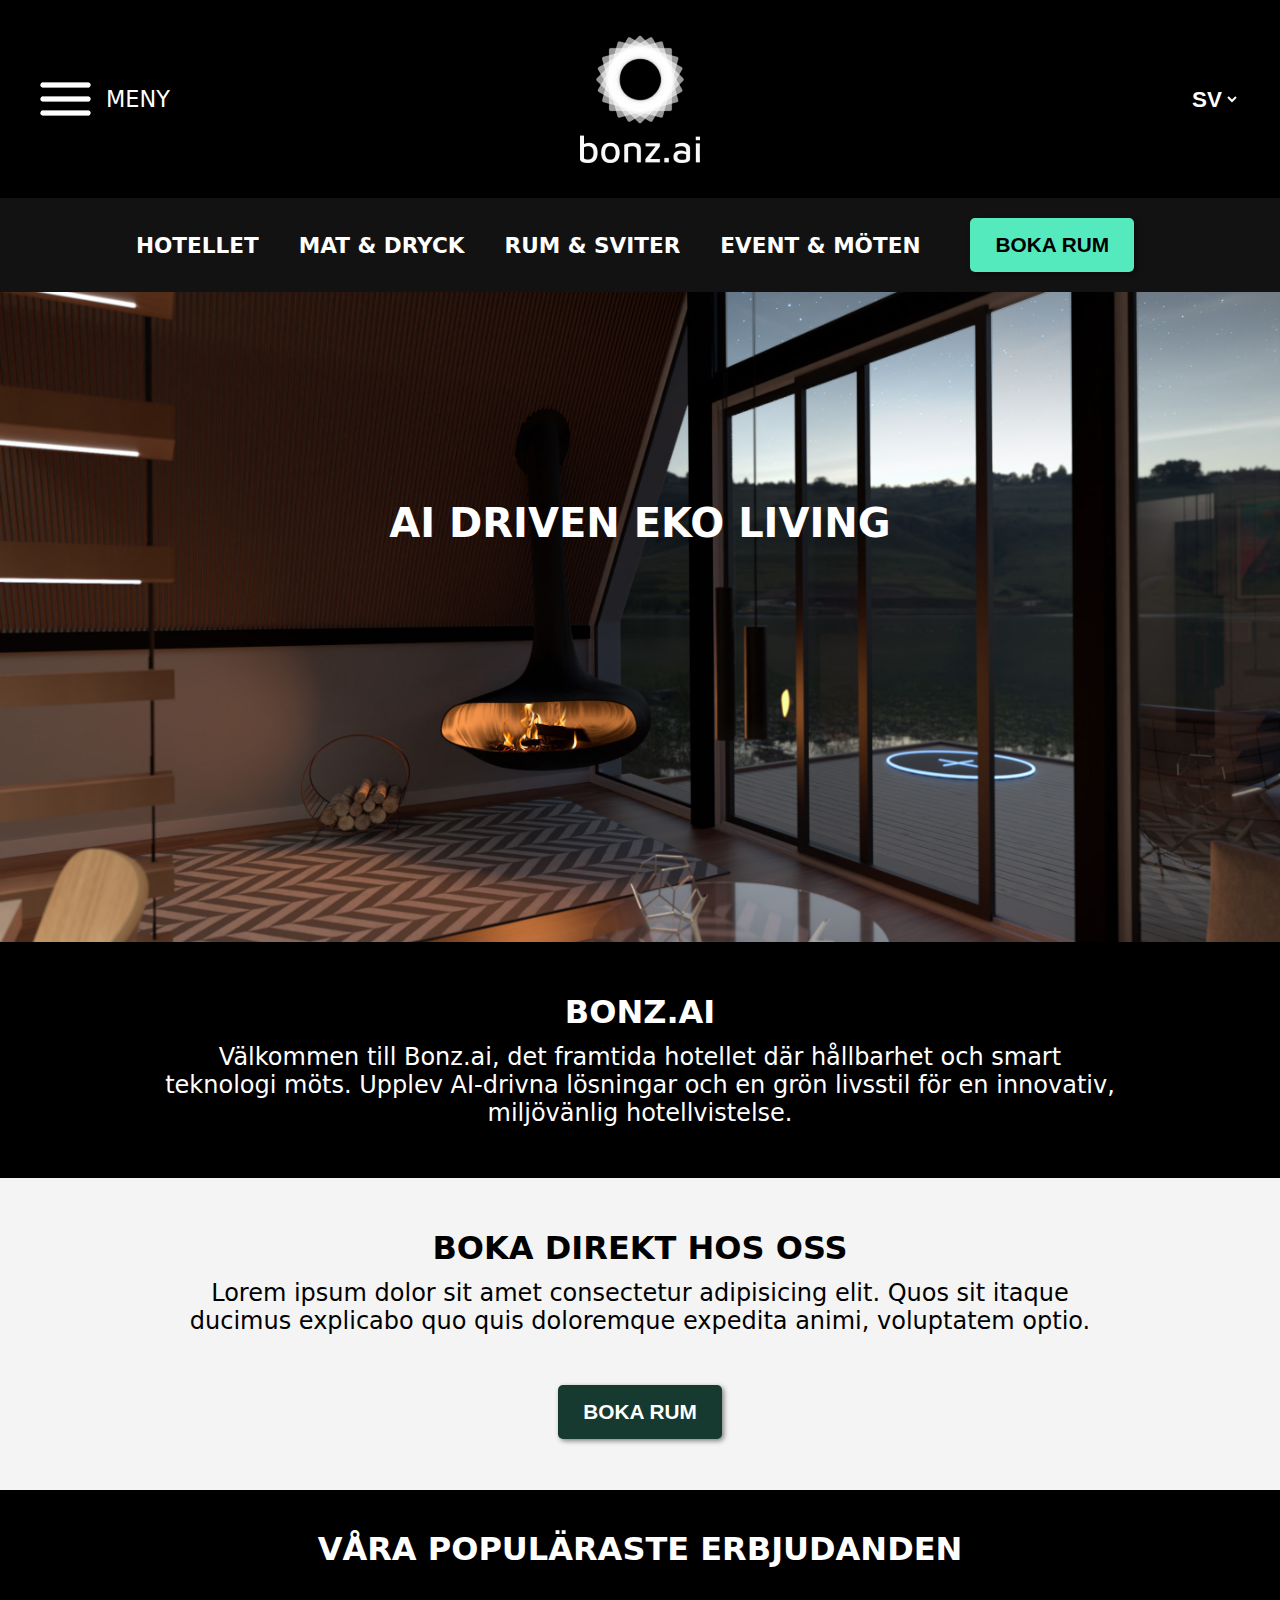
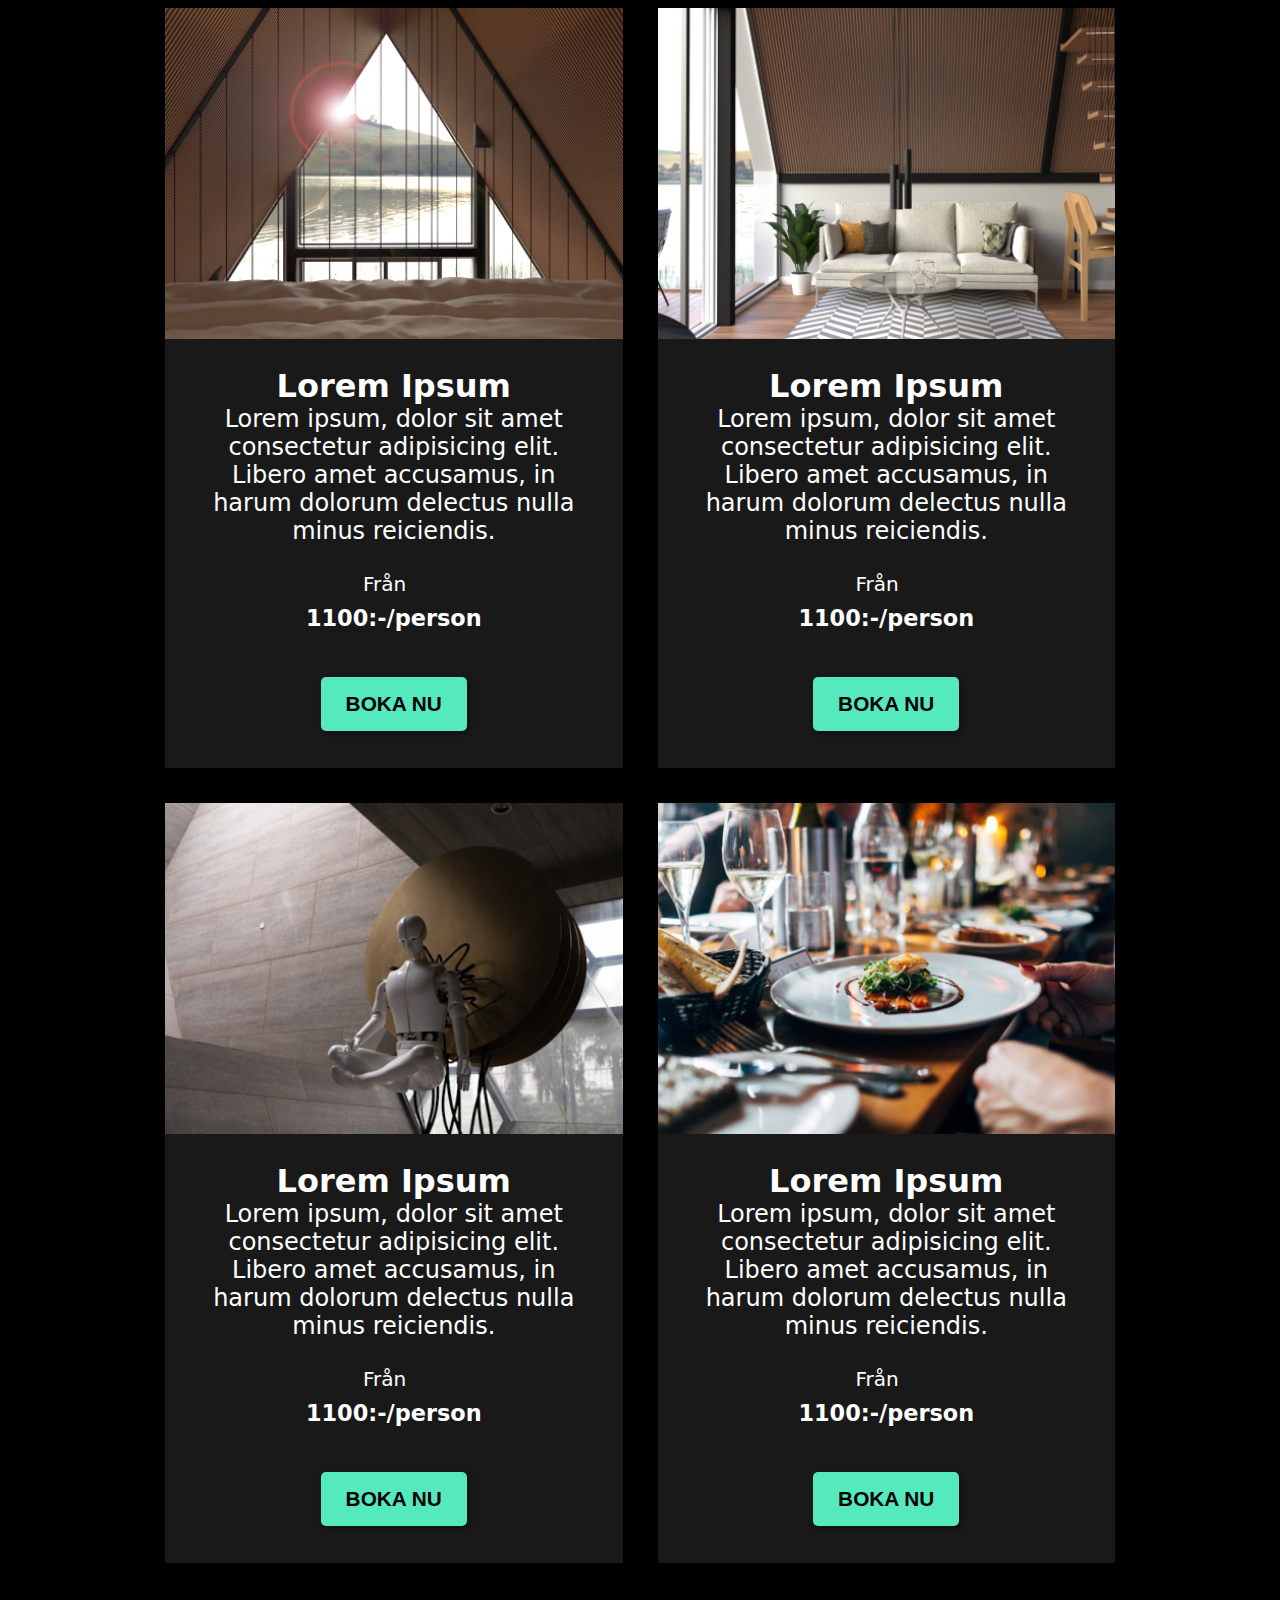
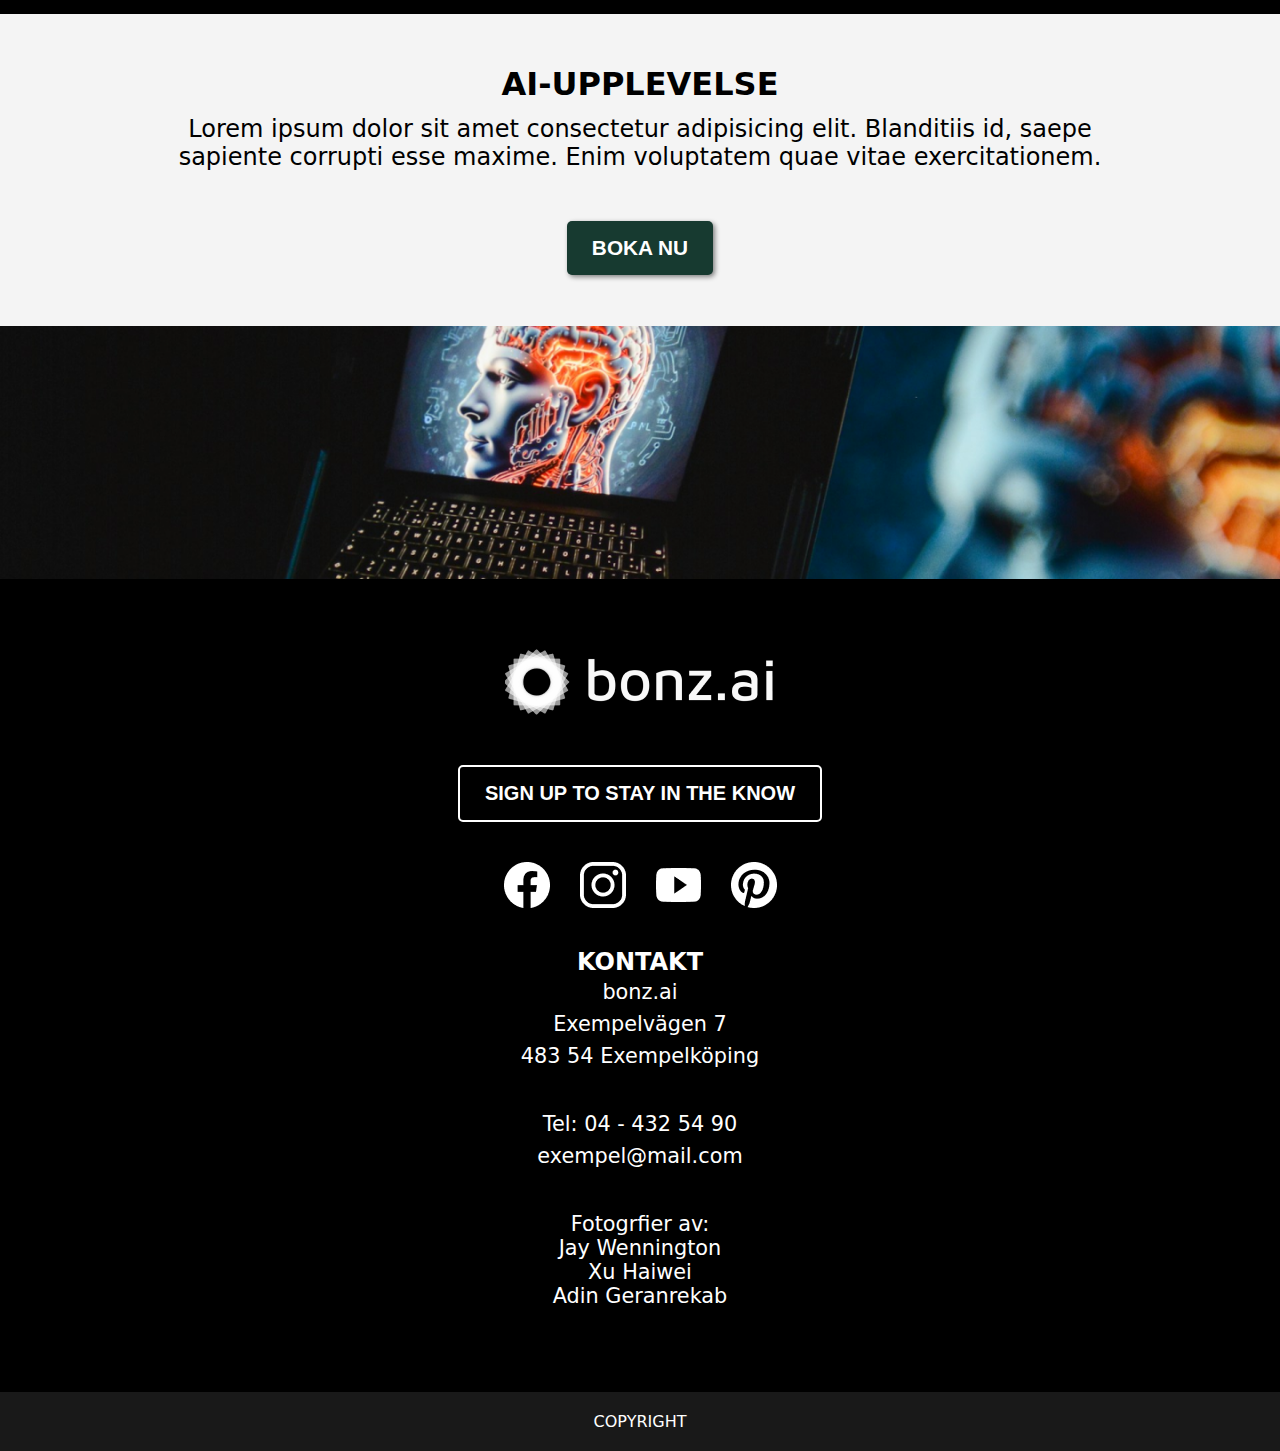
==== commit d13141f3: "All the final changes" ====
--- a/index.html
+++ b/index.html
@@ -1,49 +1,49 @@
 <!DOCTYPE html>
-<html lang="en">
+<html lang="sv">
   <head>
     <meta charset="UTF-8" />
     <meta name="viewport" content="width=device-width, initial-scale=1.0" />
-    <title>bonz.ai</title>
+    <title>Bonz.ai</title>
     <link rel="stylesheet" href="style.css" />
   </head>
   <body>
     <header class="header">
       <section class="header__top-section">
         <div class="header__menu-container">
-          <div class="header__menu-icon-wrapper">
-            <img
-              class="header__menu-icon"
-              src="images/menu.png"
-              alt="Menu icon"
-            />
-            <img
-            class="header__menu-icon header__menu-icon--desktop"
-            src="images/menu-desktop.png"
-            alt="Menu icon"
-          />
+          <div class="header__icon-wrapper">
+            <img class="header__icon" src="images/menu.png" alt="Menu icon" />
+            <img
+              class="header__icon header__icon--desktop"
+              src="images/menu-desktop.png"
+              alt="Menu icon."
+            />
           </div>
           <h2 class="header__menu-text">MENY</h2>
         </div>
         <div class="header__logo-wrapper">
-          <img
-            class="header__logo"
-            src="images/bonz.ai-logo.png"
-            alt="Logo, a circle with bonz.ai written under it"
-          />
-          <img
-          class="header__logo header__logo--desktop"
-          src="images/bonz.ai-logo-desktop.png"
-          alt="Logo, a circle with bonz.ai written under it"
-        />
+          <a href="index.html" aria-label="Home page link.">
+            <img
+              class="header__logo"
+              src="images/bonz.ai-logo.png"
+              alt="Logo, a circle with bonz.ai written under it."
+            />
+          </a>
+          <a href="index.html" aria-label="Home page link.">
+            <img
+              class="header__logo header__logo--desktop"
+              src="images/bonz.ai-logo-desktop.png"
+              alt="Logo, a circle with bonz.ai written under it."
+            />
+          </a>
         </div>
-          <form class="header__form" action="">
-            <select class="header__drop-down" name="" id="">
-              <option value="">SV</option>
-              <option value="">EN</option>
-            </select>
-          </form>
-      </section>
-      <a class="header__booking-link" href="booking1.html">
+        <form class="header__form" action="">
+          <select class="header__drop-down" name="" id="">
+            <option value="">SV</option>
+            <option value="">EN</option>
+          </select>
+        </form>
+      </section>
+      <a class="header__booking-link" href="booking1.html" target="_blank">
         <section class="header__bottom-section">
           <h2>BOKA RUM</h2>
         </section>
@@ -61,7 +61,11 @@
         <a class="header__link" href="">
           <h2>EVENT & MÖTEN</h2>
         </a>
-        <a href="booking1.html">
+        <a
+          href="booking1.html"
+          target="_blank"
+          aria-label="Booking this room here."
+        >
           <button class="button header__button">BOKA RUM</button>
         </a>
       </section>
@@ -71,22 +75,21 @@
         <img
           class="image"
           src="images/hero.png"
-          alt="Hotel room with a fireplace"
+          alt="Hotel room with a fireplace."
         />
         <img
           class="image image--desktop"
           src="images/hero-desktop.png"
-          alt="Hotel room with a fireplace"
+          alt="Hotel room with a fireplace."
         />
         <h1 class="hero__title">AI DRIVEN EKO LIVING</h1>
       </section>
       <section class="info-section">
         <h2 class="heading">BONZ.AI</h2>
         <p class="text">
-          Lorem ipsum dolor sit amet consectetur adipisicing elit. Fuga cum ex
-          quae quidem a tempore sequi, distinctio esse? Sed harum laborum culpa
-          ipsum consectetur possimus, tempora sapiente alias delectus.
-          Dignissimos!
+          Välkommen till Bonz.ai, det framtida hotellet där hållbarhet och smart
+          teknologi möts. Upplev AI-drivna lösningar och en grön livsstil för en
+          innovativ, miljövänlig hotellvistelse.
         </p>
       </section>
       <section class="info-section info-section--light">
@@ -96,7 +99,10 @@
           itaque ducimus explicabo quo quis doloremque expedita animi,
           voluptatem optio.
         </p>
-        <a href="booking1.html"
+        <a
+          href="booking1.html"
+          target="_blank"
+          aria-label="Book this room here."
           ><button class="button info-section__button button--dark">
             BOKA RUM
           </button></a
@@ -109,10 +115,10 @@
             <img
               class="image image--bottom-margin"
               src="images/room1.png"
-              alt="Hotel view from a bed with a triangle window"
-            />
-            <img
-              class="image image--desktop image--bottom-margin"
+              alt="Hotel view from a bed with a triangle window."
+            />
+            <img
+              class="image image--bottom-margin image--desktop"
               src="images/room1-desktop.png"
               alt="Hotel view from a bed with a triangle window"
             />
@@ -121,69 +127,77 @@
               Lorem ipsum, dolor sit amet consectetur adipisicing elit. Libero
               amet accusamus, in harum dolorum delectus nulla minus reiciendis.
             </p>
-            <p class="card__from">Från</p>
-            <p class="card__price">1100:-/person</p>
-            <a href=""><button class="button card__button">BOKA NU</button></a>
+            <p class="card__text card__text--smaller">Från</p>
+            <p class="card__text--bold">1100:-/person</p>
+            <a href="booking2.html" aria-label="Book this room here.">
+              <button class="button card__button">BOKA NU</button>
+            </a>
           </article>
           <article class="card">
             <img
               class="image image--bottom-margin"
-              src="images/room1.png"
-              alt="Hotel view from a bed with a triangle window"
-            />
-            <img
-            class="image image--desktop image--bottom-margin"
-            src="images/room1-desktop.png"
-            alt="Hotel view from a bed with a triangle window"
-          />
+              src="images/room2.png"
+              alt="Hotel room with a couch."
+            />
+            <img
+              class="image image--desktop image--bottom-margin"
+              src="images/room2-desktop.png"
+              alt="Hotel room with a couch."
+            />
             <h3 class="card__heading">Lorem Ipsum</h3>
             <p class="card__text">
               Lorem ipsum, dolor sit amet consectetur adipisicing elit. Libero
               amet accusamus, in harum dolorum delectus nulla minus reiciendis.
             </p>
-            <p class="card__from">Från</p>
-            <p class="card__price">1100:-/person</p>
-            <a href=""><button class="button card__button">BOKA NU</button></a>
+            <p class="card__text card__text--smaller">Från</p>
+            <p class="card__text--bold">1100:-/person</p>
+            <a href="booking2.html" aria-label="Book this room here.">
+              <button class="button card__button">BOKA NU</button>
+            </a>
           </article>
           <article class="card">
             <img
               class="image image--bottom-margin"
-              src="images/room1.png"
-              alt="Hotel view from a bed with a triangle window"
-            />
-            <img
-            class="image image--desktop image--bottom-margin"
-            src="images/room1-desktop.png"
-            alt="Hotel view from a bed with a triangle window"
-          />
+              src="images/robot.png"
+              alt="A levitating robot attatched to a big object with cords."
+            />
+            <img
+              class="image image--desktop image--bottom-margin"
+              src="images/robot-desktop.png"
+              alt="A levitating robot attatched to a big object with cords."
+            />
             <h3 class="card__heading">Lorem Ipsum</h3>
             <p class="card__text">
               Lorem ipsum, dolor sit amet consectetur adipisicing elit. Libero
               amet accusamus, in harum dolorum delectus nulla minus reiciendis.
             </p>
-            <p class="card__from">Från</p>
-            <p class="card__price">1100:-/person</p>
-            <a href=""><button class="button card__button">BOKA NU</button></a>
+            <p class="card__text card__text--smaller">Från</p>
+            <p class="card__text--bold">1100:-/person</p>
+            <!-- <a href=""> -->
+            <button class="button card__button">BOKA NU</button>
+            <!-- </a> -->
           </article>
           <article class="card">
             <img
               class="image image--bottom-margin"
-              src="images/room1.png"
-              alt="Hotel view from a bed with a triangle window"
-            />
-            <img
-            class="image image--desktop image--bottom-margin"
-            src="images/room1-desktop.png"
-            alt="Hotel view from a bed with a triangle window"
-          />
+              src="images/food.png"
+              alt="A table with food in a resturant."
+            />
+            <img
+              class="image image--desktop image--bottom-margin"
+              src="images/food-desktop.png"
+              alt="A table with food in a resturant."
+            />
             <h3 class="card__heading">Lorem Ipsum</h3>
             <p class="card__text">
               Lorem ipsum, dolor sit amet consectetur adipisicing elit. Libero
               amet accusamus, in harum dolorum delectus nulla minus reiciendis.
             </p>
-            <p class="card__from">Från</p>
-            <p class="card__price">1100:-/person</p>
-            <a href=""><button class="button card__button">BOKA NU</button></a>
+            <p class="card__text card__text--smaller">Från</p>
+            <p class="card__text--bold">1100:-/person</p>
+            <!-- <a href=""> -->
+            <button class="button card__button">BOKA NU</button>
+            <!-- </a> -->
           </article>
         </div>
       </section>
@@ -195,11 +209,11 @@
             id, saepe sapiente corrupti esse maxime. Enim voluptatem quae vitae
             exercitationem.
           </p>
-          <a href=""
-            ><button class="button info-section__button button--dark">
-              BOKA NU
-            </button></a
-          >
+          <!-- <a href=""> -->
+          <button class="button info-section__button button--dark">
+            BOKA NU
+          </button>
+          <!-- </a> -->
         </div>
         <img
           class="image"
@@ -207,29 +221,69 @@
           alt="Ai event, a scan of a human head."
         />
         <img
-        class="image image--desktop"
-        src="images/ai-event-desktop.png"
-        alt="Ai event, a scan of a human head."
-      />
+          class="image image--desktop"
+          src="images/ai-event-desktop.png"
+          alt="Ai event, a scan of a human head."
+        />
       </section>
     </main>
     <footer class="footer">
-      <img class="footer__logo" src="images/footer-logo.png" alt="" />
+      <img
+        class="footer__logo"
+        src="images/footer-logo.png"
+        alt="Logo, a circle with bonz.ai written next to it."
+      />
       <div class="footer__logo-wrapper">
-        <img class="footer__logo footer__logo--desktop" src="images/footer-logo-desktop.png" alt="" />
+        <img
+          class="footer__logo footer__logo--desktop"
+          src="images/footer-logo-desktop.png"
+          alt="Logo, a circle with bonz.ai written next to it."
+        />
       </div>
       <button class="button footer__button button--black">
         SIGN UP TO STAY IN THE KNOW
       </button>
-      <div class="footer__icons-wrapper">
-        <img class="footer__icon" src="images/facebook.png" alt="Facebook icon" />
-        <img class="footer__icon footer__icon--desktop" src="images/facebook-desktop.png" alt="Facebook icon" />
-        <img class="footer__icon" src="images/instagram.png" alt="Instagram icon" />
-        <img class="footer__icon footer__icon--desktop" src="images/instagram-desktop.png" alt="Instagram icon" />
-        <img class="footer__icon" src="images/youtube.png" alt="Youtube icon" />
-        <img class="footer__icon footer__icon--desktop" src="images/youtube-desktop.png" alt="Youtube icon" />
-        <img class="footer__icon" src="images/pinterest.png" alt="Pinterest icon" />
-        <img class="footer__icon footer__icon--desktop" src="images/pinterest-desktop.png" alt="Pinterest icon" />
+      <div class="footer__icons-container">
+        <img
+          class="footer__icon"
+          src="images/facebook.png"
+          alt="Facebook icon"
+        />
+        <img
+          class="footer__icon footer__icon--desktop"
+          src="images/facebook-desktop.png"
+          alt="Facebook icon"
+        />
+        <img
+          class="footer__icon"
+          src="images/instagram.png"
+          alt="Instagram icon"
+        />
+        <img
+          class="footer__icon footer__icon--desktop"
+          src="images/instagram-desktop.png"
+          alt="Instagram icon"
+        />
+        <img
+          class="footer__icon"
+          src="images/youtube.png"
+          alt="Youtube icon."
+        />
+        <img
+          class="footer__icon footer__icon--desktop"
+          src="images/youtube-desktop.png"
+          alt="Youtube icon."
+        />
+        <img
+          class="footer__icon"
+          src="images/pinterest.png"
+          alt="Pinterest icon."
+        />
+        <img
+          class="footer__icon footer__icon--desktop"
+          src="images/pinterest-desktop.png"
+          alt="Pinterest icon."
+        />
       </div>
       <h3 class="footer__heading">KONTAKT</h3>
       <p class="footer__text">bonz.ai</p>
@@ -238,7 +292,10 @@
         483 54 Exempelköping
       </p>
       <p class="footer__text">Tel: 04 - 432 54 90</p>
-      <p class="footer__text">exempel@mail.com</p>
+      <p class="footer__text footer__text--bottom-margin">exempel@mail.com</p>
+      <p class="footer__text">
+        Fotogrfier av: <br />Jay Wennington<br />Xu Haiwei<br />Adin Geranrekab
+      </p>
       <p class="footer__copyright">COPYRIGHT</p>
     </footer>
   </body>
--- a/style.css
+++ b/style.css
@@ -24,14 +24,15 @@
 .header__menu-container {
   display: flex;
   align-items: center;
-}
-.header__menu-icon-wrapper {
+  justify-content: space-between;
+}
+.header__icon-wrapper {
   margin: 0 15% 0 25%;
 }
 .header__menu-text {
-  font-size: 1.2rem;
-  font-weight: 600;
-  margin-bottom: 7%;
+  font-size: 1.3rem;
+  font-weight: 500;
+  margin-bottom: 4%;
 }
 .header__logo-wrapper {
   margin: 3%;
@@ -44,7 +45,7 @@
   background-color: #121212;
   text-align: center;
   padding: 1.8%;
-  font-size: 0.8rem;
+  font-size: 0.85rem;
 }
 .header__go-back {
   position: absolute;
@@ -55,19 +56,19 @@
   position: relative;
   text-align: center;
   color: white;
-  font-size: 1.4rem;
 }
 .image {
   width: 100%;
 }
 .hero__title {
   position: absolute;
-  top: 31%;
+  top: 32%;
   left: 50%;
   transform: translate(-50%);
   width: 100%;
   padding-left: 10%;
   padding-right: 10%;
+  font-size: 2rem;
 }
 .info-section {
   width: 100%;
@@ -86,24 +87,21 @@
 .info-section__heading {
   padding: 5%;
 }
-.info-section__text {
-  margin-bottom: 18%;
-}
 .info-section__button {
   margin-top: 20%;
 }
 .heading {
-  font-size: 1.4rem;
+  font-size: 1.5rem;
   margin-bottom: 2%;
   font-weight: 700;
 }
 .text {
-  font-size: 1.1rem;
+  font-size: 1.3rem;
 }
 .button {
   background-color: #55eabe;
   border: none;
-  font-size: 1.1rem;
+  font-size: 1.3rem;
   font-weight: 700;
   padding: 10px 20px;
   border-radius: 5px;
@@ -124,6 +122,10 @@
 .button--low-opacity {
   opacity: 65%;
 }
+.button--wider {
+  padding-left: 35px;
+  padding-right: 35px;
+}
 .card-section {
   width: 100%;
   background-color: black;
@@ -135,8 +137,8 @@
 }
 .card-section__heading {
   margin: 7% 8%;
-  font-size: 1.3rem;
-  font-weight: 600;
+  font-size: 1.5rem;
+  font-weight: 700;
 }
 .card-section__grid {
   display: grid;
@@ -151,23 +153,21 @@
 }
 .card__heading {
   margin: 6% 8% 0% 8%;
+  font-size: 1.5rem;
+  font-weight: 700;
+}
+.card__text {
+  font-size: 1.3rem;
+  margin: 0% 8% 6% 8%;
+}
+.card__text--smaller {
+  font-size: 1rem;
+  margin: 0% 8% 1% 4%;
+}
+.card__text--bold {
   font-size: 1.3rem;
   font-weight: 700;
-}
-.card__text {
-  font-size: 1.1rem;
-  margin: 0% 8% 6% 8%;
-}
-.card__from {
-  font-size: 1rem;
-  margin: 0% 8% 1% 4%;
-}
-.card__price {
-  font-size: 1.1rem;
-  font-weight: 700;
-}
-.card__button {
-  margin: 4% 8% 8% 8%;
+  margin: 2%;
 }
 .card__paying-option {
   border-top: solid 2px white;
@@ -195,9 +195,6 @@
 .card__button {
   margin: 8%;
 }
-.ai-experience__top-wrapper {
-  padding: 8% 8% 6% 8%;
-}
 .footer {
   width: 100%;
   background-color: black;
@@ -212,7 +209,7 @@
 .footer__button {
   margin: 2% 8% 3% 8%;
 }
-.footer__icons-wrapper {
+.footer__icons-container {
   margin: 2% 8% 2% 8%;
   width: 45%;
   display: flex;
@@ -231,6 +228,7 @@
 .footer__text {
   font-size: 1rem;
   margin: 0.5% 8% 0.5% 8%;
+  text-align: center;
 }
 .footer__text--bottom-margin {
   margin-bottom: 6%;
@@ -258,24 +256,39 @@
   position: absolute;
   left: 5%;
   top: 50%;
-  opacity: 40%;
+  opacity: 50%;
   transform: translateY(-50%);
 }
 .background-image__right-arrow {
   position: absolute;
   right: 5%;
   top: 50%;
-  opacity: 90%;
+  opacity: 95%;
   transform: translateY(-50%);
 }
 .background-image__dots {
   position: absolute;
-  bottom: 10%;
+  bottom: 6%;
   left: 50%;
-  opacity: 90%;
+  opacity: 95%;
   transform: translateX(-50%);
 }
+.facilities__text {
+  margin-bottom: 18%;
+}
+.booking-step {
+  background-color: #f4f4f4;
+  font-size: 1rem;
+  text-align: center;
+  padding: 4%;
+}
 .booking-form {
+  display: flex;
+  flex-direction: column;
+  align-items: center;
+  width: 100%;
+}
+.booking-form-container {
   width: 100%;
   padding: 8%;
   background-color: black;
@@ -287,10 +300,10 @@
   grid-template-rows: auto;
   column-gap: 6%;
 }
-.booking-form__label {
+.booking-form__label-long {
   grid-column: auto/span 2;
 }
-.booking-form__label--short {
+.booking-form__label-short {
   grid-column: auto/span 1;
 }
 .booking-form__dropdown,
@@ -309,16 +322,8 @@
 }
 .booking-form__calendar {
   grid-column: auto/span 1;
-  margin: 10px 0 30px 0;
-}
-.booking-form__button {
-  grid-column: auto/span 2;
-  width: 35%;
-  justify-self: center;
-  margin: 6%;
-}
-
-.header__menu-icon--desktop,
+}
+.header__icon--desktop,
 .header__logo--desktop,
 .image--desktop,
 .footer__logo--desktop,
@@ -326,44 +331,52 @@
 .header__form,
 .header__drop-down,
 .header__option,
+.hide,
 .header__bottom-section--desktop {
   display: none;
 }
-
-@media (min-width: 800px) {
-  .header__menu-icon,
+@media (min-width: 650px) {
+  .header__icon,
   .header__logo,
   .image,
   .footer__logo,
   .footer__icon,
-  .header__booking-link {
+  .header__booking-link,
+  .header__menu-container--desktop,
+  .header__top-section--desktop-booking,
+  .hide,
+  .header__bottom-section {
     display: none;
   }
-  .header__menu-icon--desktop,
+  .header__icon--desktop,
   .header__logo--desktop,
   .image--desktop,
   .footer__logo--desktop,
   .footer__icon--desktop,
-  .header__form,
   .header__drop-down,
   .header__option,
-  .header__bottom-section--desktop {
+  .header__form,
+  .image--desktop,
+  .header__bottom-section {
     display: block;
   }
   .header__top-section {
     align-items: center;
   }
   .header__menu-container {
+    width: 200px;
+    /* margin: 0 0 0 40px; */
+    display: flex;
+    align-items: center;
     justify-content: start;
-    width: 200px;
+    margin: 0;
     margin-left: 40px;
   }
-  .header__menu-icon-wrapper {
+  .header__icon-wrapper {
     margin: 0;
   }
   .header__menu-text {
     font-size: 1.4rem;
-    font-weight: 600;
     padding: 0 0 0 15px;
     margin: 0;
   }
@@ -387,80 +400,126 @@
   }
   .header__bottom-section {
     padding: 20px;
-    font-size: 1rem;
+    font-size: 0.9rem;
     display: flex;
     justify-content: center;
     align-items: center;
+  }
+  .header__bottom-section--desktop-booking {
+    justify-content: space-between;
+    padding: 60px 0 60px 0;
   }
   .header__link {
     margin: 0 20px;
     text-decoration: none;
     color: white;
+    overflow: hidden;
+  }
+  .button {
+    font-size: 1.3rem;
+    padding: 15px 25px;
   }
   .header__button {
-    margin: 0 20px;
-  }
-  .button {
-    font-size: 1.5rem;
-    padding: 15px 25px;
+    margin: 0 30px;
+  }
+  .header__back-wrapper {
+    display: flex;
+    align-items: center;
+    width: 200px;
+    margin-left: 40px;
+  }
+  .header__go-back {
+    position: static;
+    width: auto;
+  }
+  .hero__title {
+    font-size: 2.5rem;
   }
   .header__menu-text:hover,
-  .header__menu-icon-wrapper:hover,
+  .header__menu-container:hover,
   .header__drop-down:hover,
   .button:hover,
   .header__link:hover,
-  .footer__icon:hover {
+  .footer__icon:hover,
+  .background-image__go-back:hover,
+  .header__go-back:hover,
+  .booking-form__dropdown:hover,
+  .booking-form__calendar:hover {
     cursor: pointer;
     opacity: 85%;
     transition: 0.1s;
+  }
+  .background-image__right-arrow:hover,
+  .background-image__dots:hover {
+    cursor: pointer;
+    opacity: 100%;
+    transition: 0.1s;
+  }
+  .background-image__left-arrow:hover,
+  .card__radio {
+    cursor: pointer;
+    transition: 0.1s;
+  }
+  .background-image--wide {
+    width: 50%;
+  }
+  .background-image__go-back {
+    top: 40px;
+    left: 40px;
   }
   .button--dark:hover {
     cursor: pointer;
     opacity: 92%;
     transition: 0.1s;
   }
+  .button--low-opacity:hover {
+    opacity: 65%;
+  }
   .button--black {
-    border-width: 2px;
     font-size: 1.25rem;
   }
-  .header__go-back {
-    position: absolute;
-    left: 8%;
-  }
-  .hero {
-    font-size: 1.7rem;
+  .button--wider {
+    padding-left: 40px;
+    padding-right: 40px;
   }
   .info-section {
     padding: 4%;
   }
-  /* ? */
-  .info-section__text {
-    margin-bottom: 18%;
-  }
   .info-section__button {
-    margin-top: 20%;
+    margin-top: 50px;
+  }
+  .booking-step {
+    padding: 25px;
+  }
+  .facilities__text {
+    margin-bottom: 7%;
   }
   .heading {
     font-size: 2rem;
     margin-bottom: 1%;
-    font-weight: 700;
     max-width: 950px;
   }
   .text {
     font-size: 1.5rem;
     max-width: 950px;
   }
+  .card {
+    margin-bottom: 0;
+  }
   .card-section {
     padding: 0 4% 4% 4%;
   }
   .card-section__heading {
-    margin: 4%;
+    margin: 40px;
     font-size: 2rem;
-    font-weight: 700;
     max-width: 950px;
   }
-  .card {
-    margin-bottom: 0%;
+  .card--wide {
+    display: flex;
+    grid-column: auto/ span 2;
+  }
+  .card__text-section {
+    width: 50%;
   }
   .card-section__grid {
     grid-template-columns: 1fr 1fr;
@@ -474,46 +533,22 @@
   .card__text {
     font-size: 1.5rem;
   }
-  .card__from {
+  .card__text--desktop {
     font-size: 1.25rem;
   }
-  .card__price {
-    font-size: 1.5rem;
-  }
-  .card__paying-option {
-    border-top: solid 2px white;
-    margin: 0 5% 0 5%;
-    padding: 1% 0 1% 0;
-  }
-  .card__paying-option--bottom-border {
-    border-top: solid 2px white;
-    border-bottom: solid 2px white;
-  }
-  .card__choose-section {
-    display: flex;
-    justify-content: space-between;
-  }
-  .card__option-text {
-    font-size: 1rem;
-    text-align: start;
-    margin: 2%;
-    display: block;
+  .card__text--smaller {
+    font-size: 1.25rem;
+  }
+  .card__text--bold {
+    font-size: 1.4rem;
   }
   .card__radio {
-    margin: 2%;
-    scale: 1.1;
-  }
-  .card__button {
-    margin: 8%;
-  }
-  .ai-experience__top-wrapper {
-    padding: 8% 8% 6% 8%;
+    scale: 1.3;
   }
   .footer__logo-wrapper {
     width: 400px;
     display: flex;
     justify-content: center;
-    max-width: 950px;
   }
   .footer__logo {
     margin: 70px 0 50px 0;
@@ -523,12 +558,8 @@
     margin: 0;
     max-width: 950px;
   }
-  .footer__icons-wrapper {
+  .footer__icons-container {
     margin: 40px 0 40px 0;
-    width: 45%;
-    display: flex;
-    justify-content: center;
-    align-items: center;
   }
   .footer__icon {
     height: 100%;
@@ -536,7 +567,6 @@
   }
   .footer__heading {
     font-size: 1.5rem;
-    font-weight: 700;
     margin: 0;
   }
   .footer__text {
@@ -549,80 +579,36 @@
   .footer__copyright {
     font-size: 1rem;
     padding: 20px 0;
-    font-weight: 500;
     margin-top: 80px;
   }
-  .background-image {
+  .booking-form-container {
+    max-width: 950px;
+    grid-template-columns: minmax(0, 1fr) minmax(0, 1fr) minmax(0, 1fr) minmax(
+        0,
+        1fr
+      );
+    column-gap: 30px;
+    padding: 0;
+    margin: 60px 0 50px 0;
+  }
+  .booking-form {
+    display: flex;
     width: 100%;
-    position: relative;
-  }
-  .background-image__go-back {
-    position: absolute;
-    top: 8%;
-    left: 6%;
-    opacity: 70%;
-  }
-  .background-image__left-arrow {
-    position: absolute;
-    left: 5%;
-    top: 50%;
-    opacity: 40%;
-    transform: translateY(-50%);
-  }
-  .background-image__right-arrow {
-    position: absolute;
-    right: 5%;
-    top: 50%;
-    opacity: 90%;
-    transform: translateY(-50%);
-  }
-  .background-image__dots {
-    position: absolute;
-    bottom: 10%;
-    left: 50%;
-    opacity: 90%;
-    transform: translateX(-50%);
-  }
-  .booking-form {
-    width: 100%;
-    padding: 8%;
-    background-color: black;
-    color: white;
-    font-size: 1.3rem;
-    font-weight: 600;
-    display: grid;
-    grid-template-columns: minmax(0, 1fr) minmax(0, 1fr);
-    grid-template-rows: auto;
-    column-gap: 6%;
-  }
-  .booking-form__label {
-    grid-column: auto/span 2;
-  }
-  .booking-form__label--short {
+    justify-content: center;
+    flex-direction: column;
+    align-items: center;
+    padding: 4%;
+  }
+  .booking-form__label-long {
     grid-column: auto/span 1;
   }
   .booking-form__dropdown,
   .booking-form__calendar {
-    color: white;
+    grid-row: 2/3;
     font-size: 1.2rem;
-    font-weight: 500;
-    background-color: #191919;
-    padding: 1.2rem;
-    border: none;
-    border-radius: 5px;
-    margin: 10px 0 30px 0;
-  }
-  .booking-form__dropdown {
-    grid-column: auto/span 2;
-  }
-  .booking-form__calendar {
     grid-column: auto/span 1;
-    margin: 10px 0 30px 0;
-  }
-  .booking-form__button {
-    grid-column: auto/span 2;
-    width: 35%;
-    justify-self: center;
-    margin: 6%;
-  }
-}
+  }
+  .background-image__wrapper {
+    position: relative;
+  }
+}
